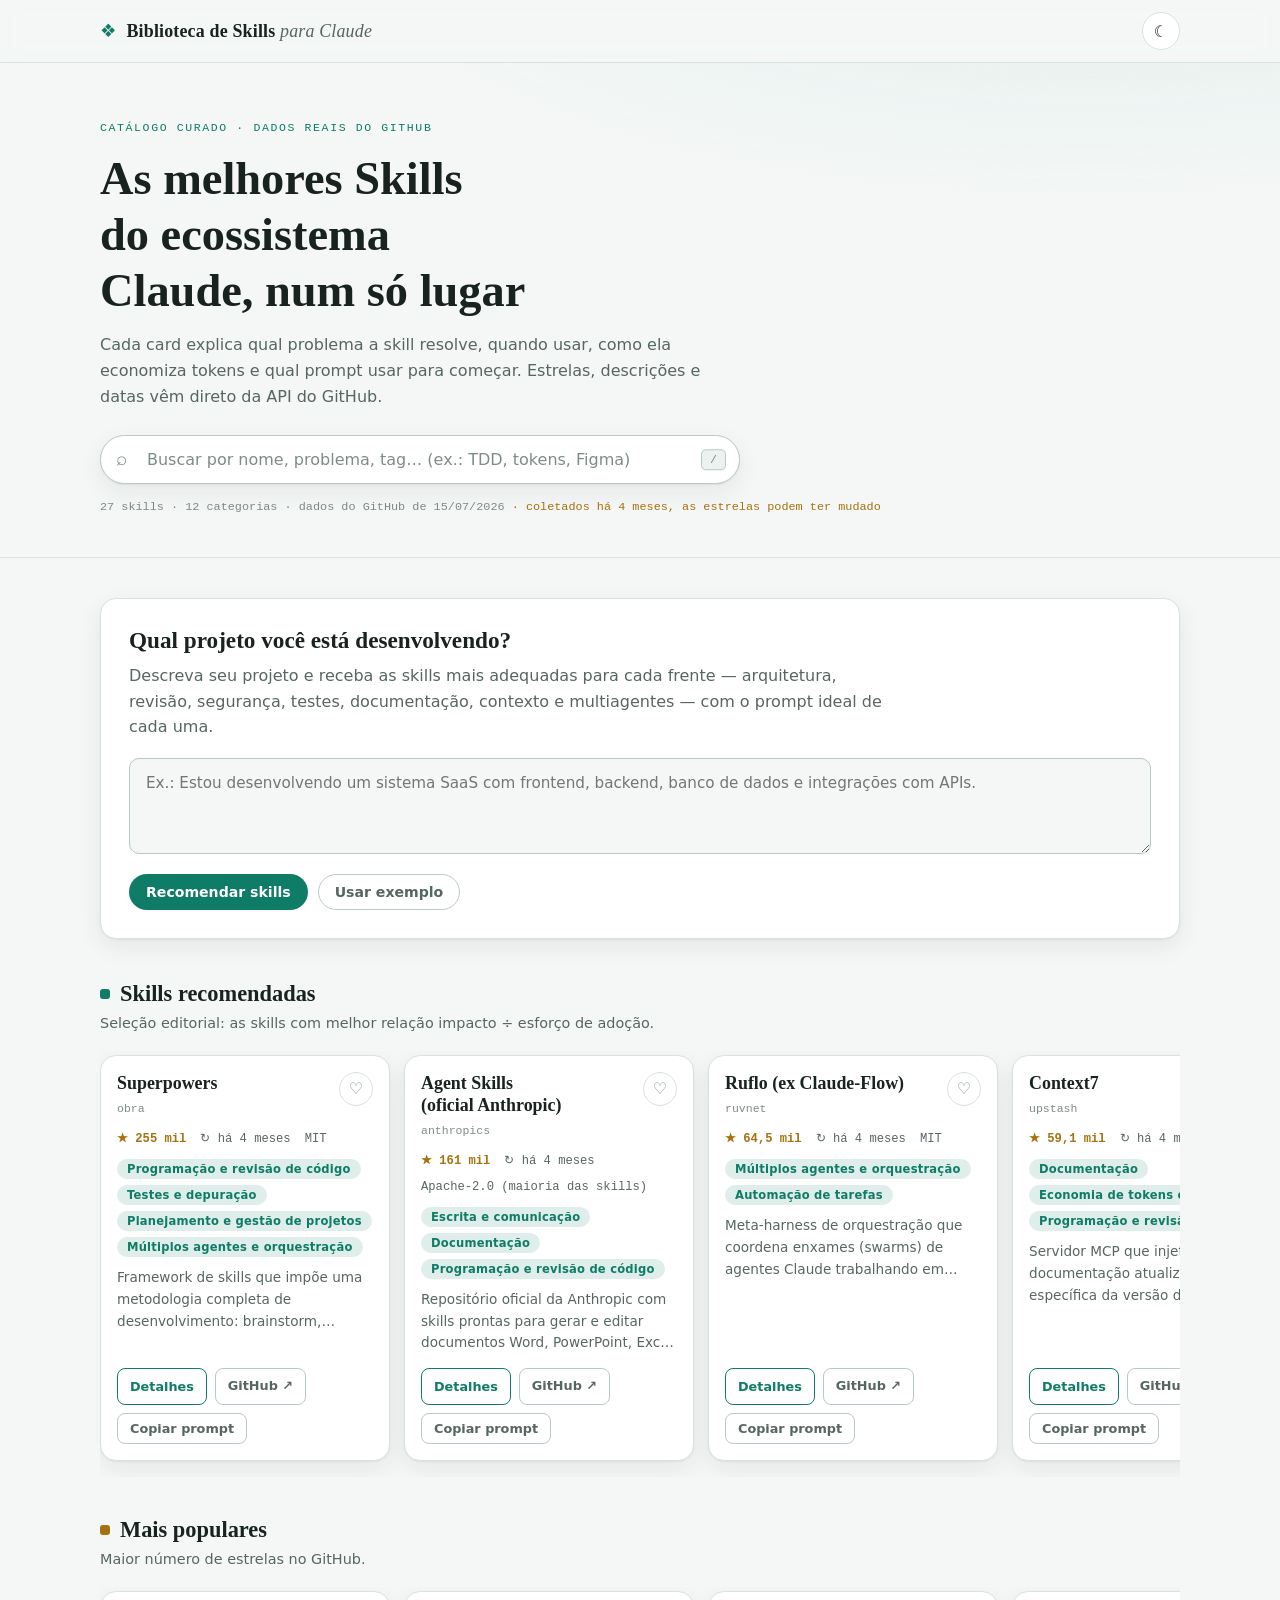
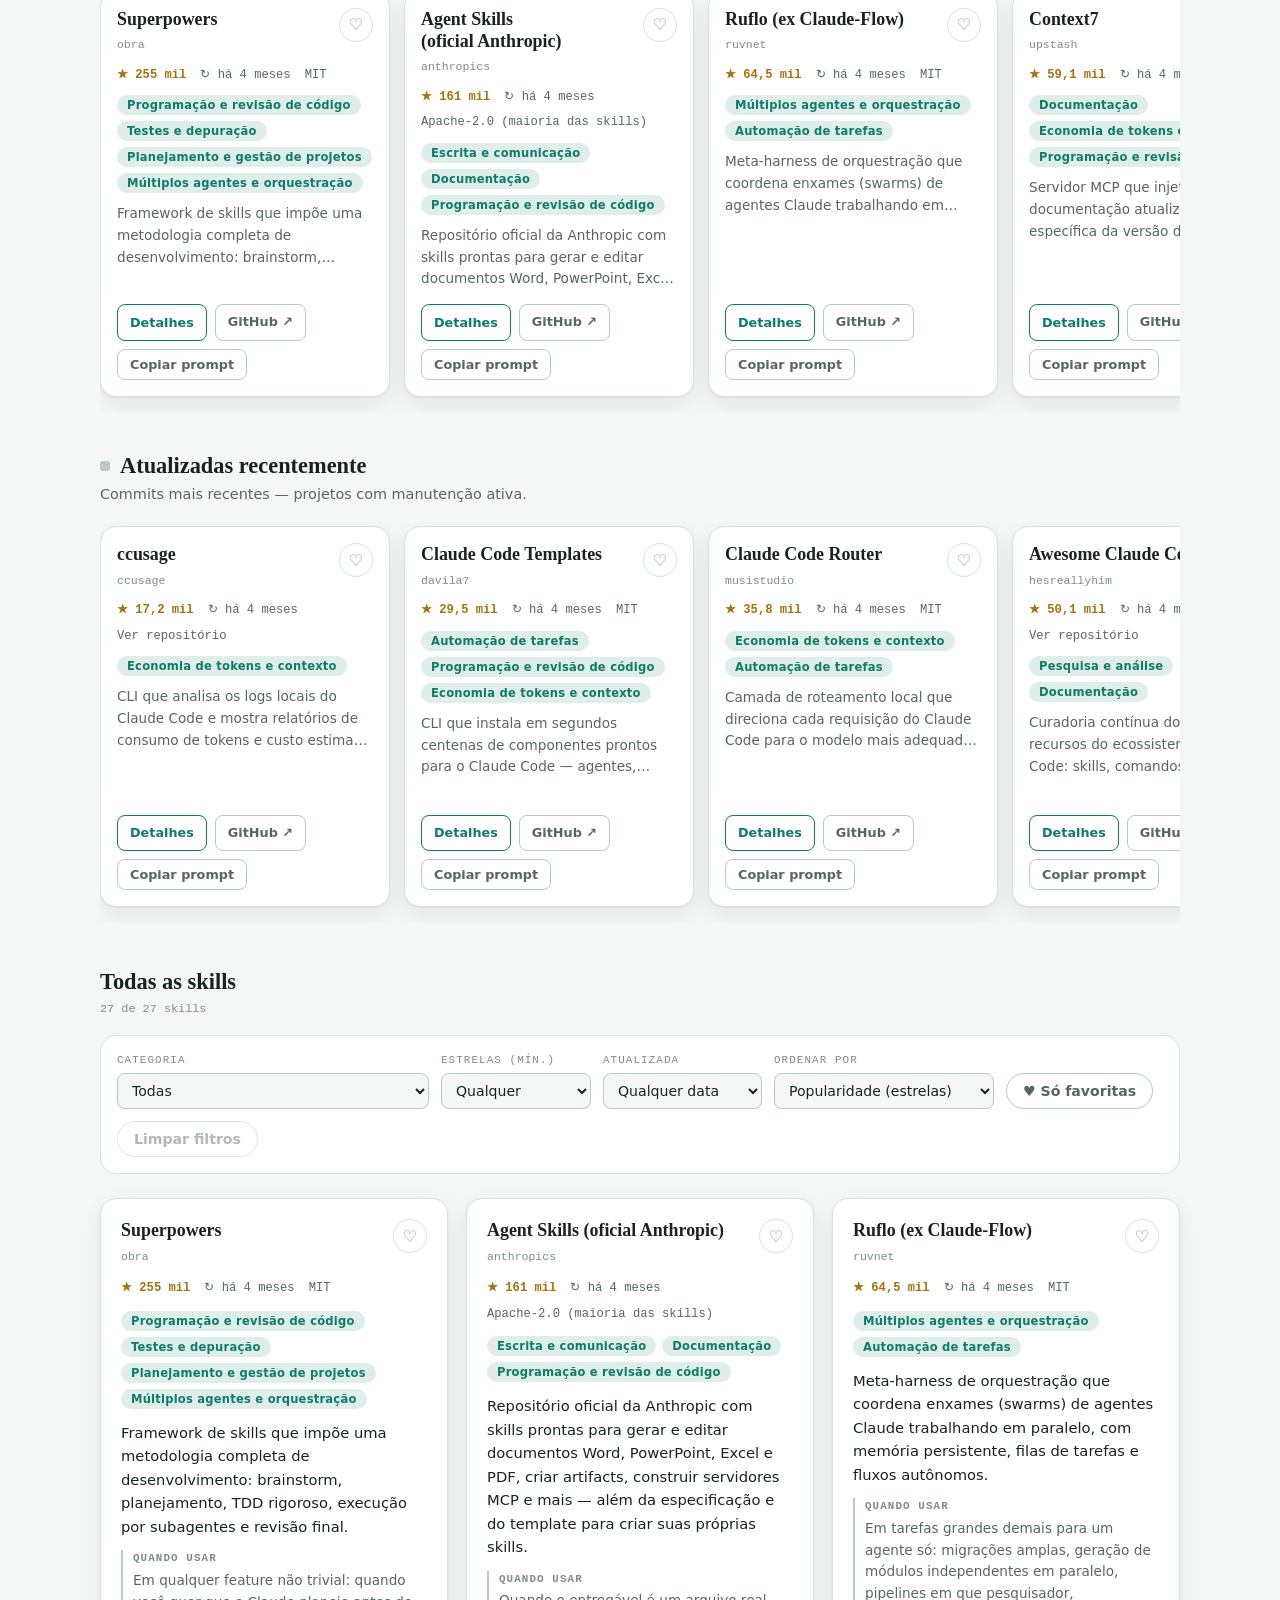
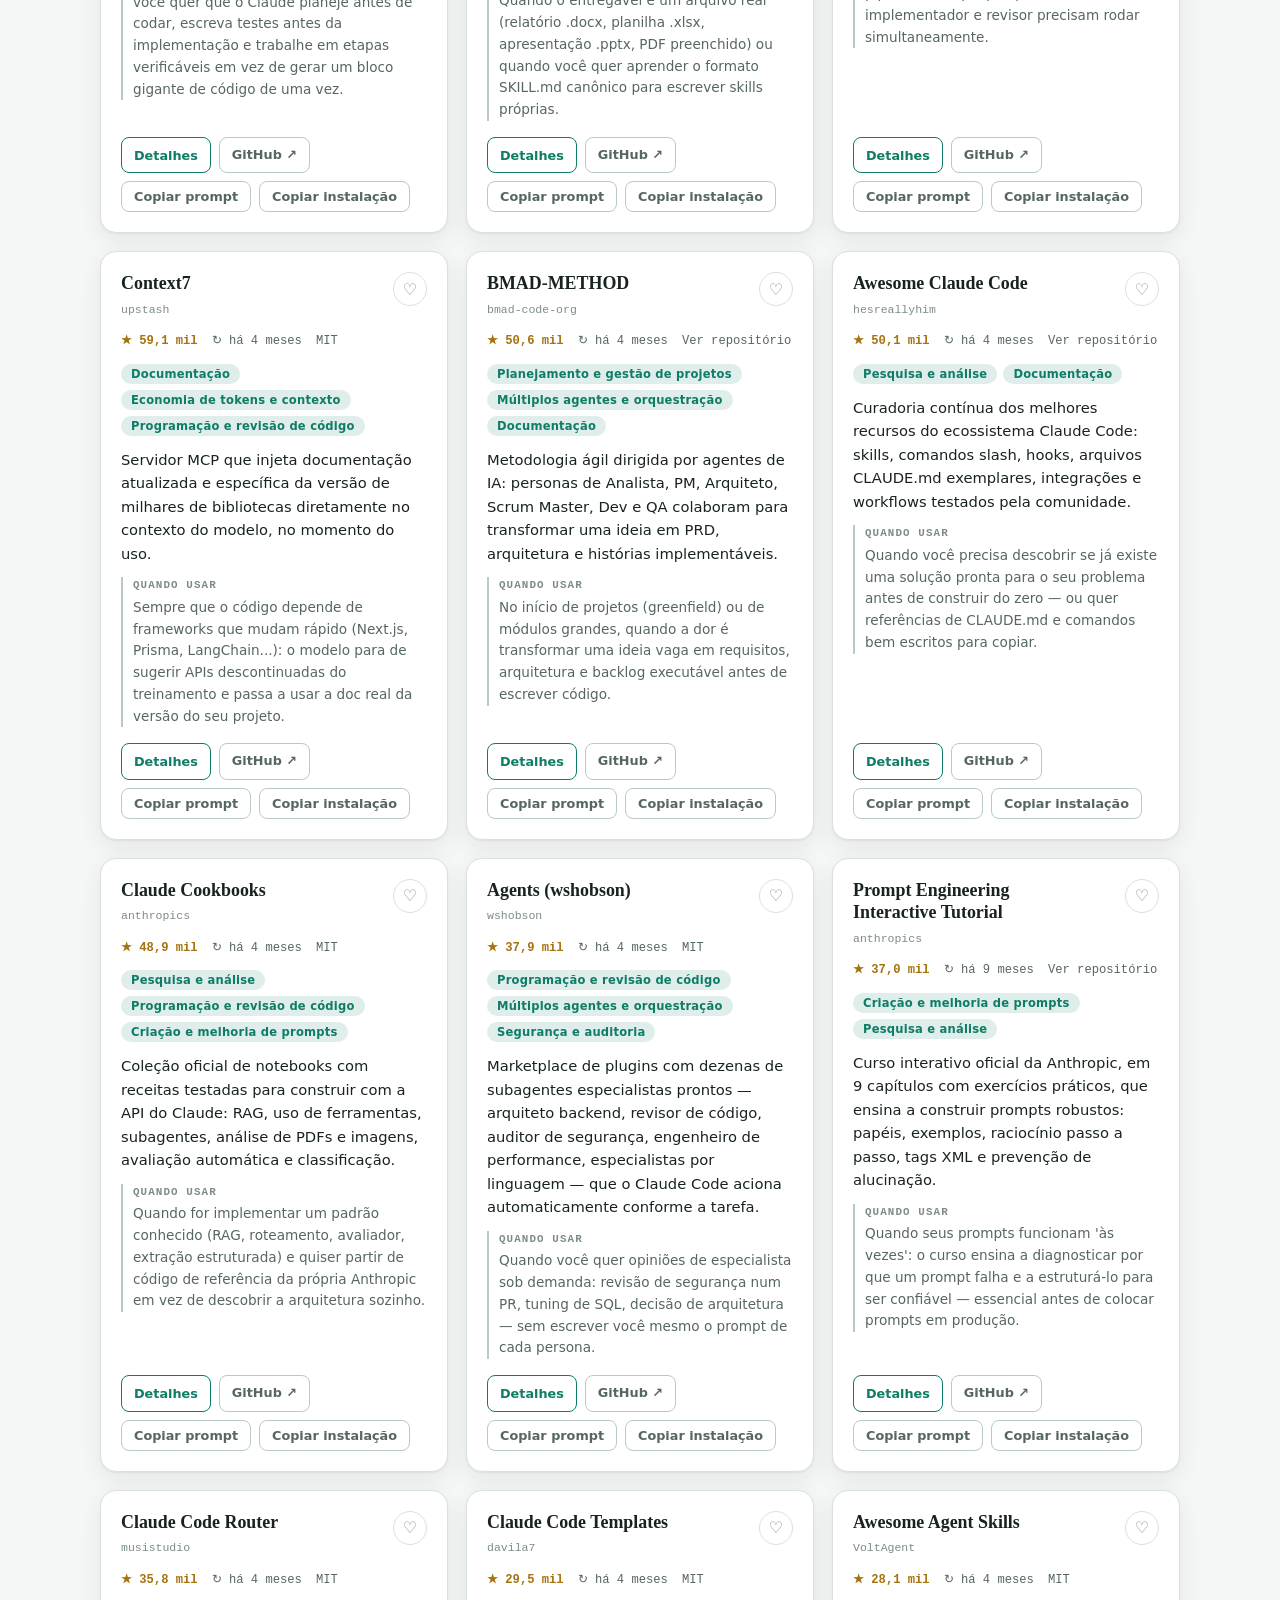
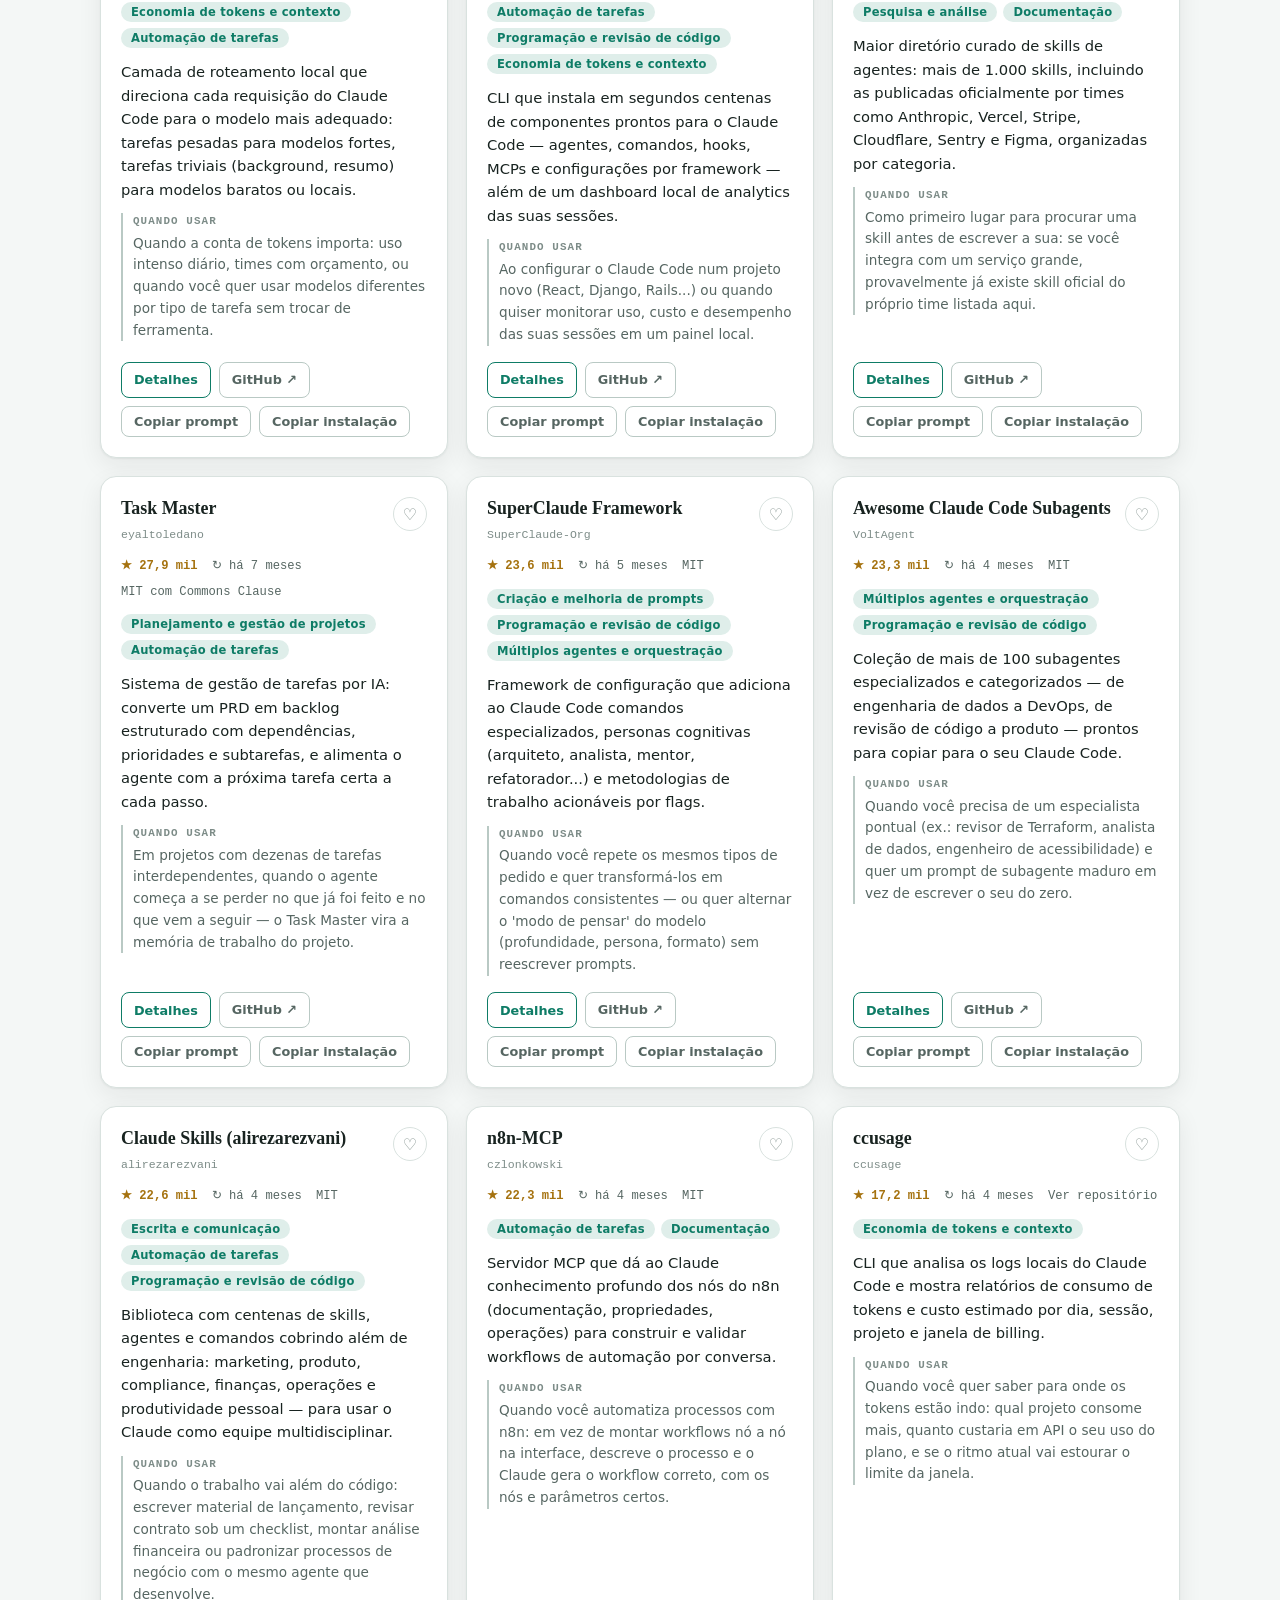
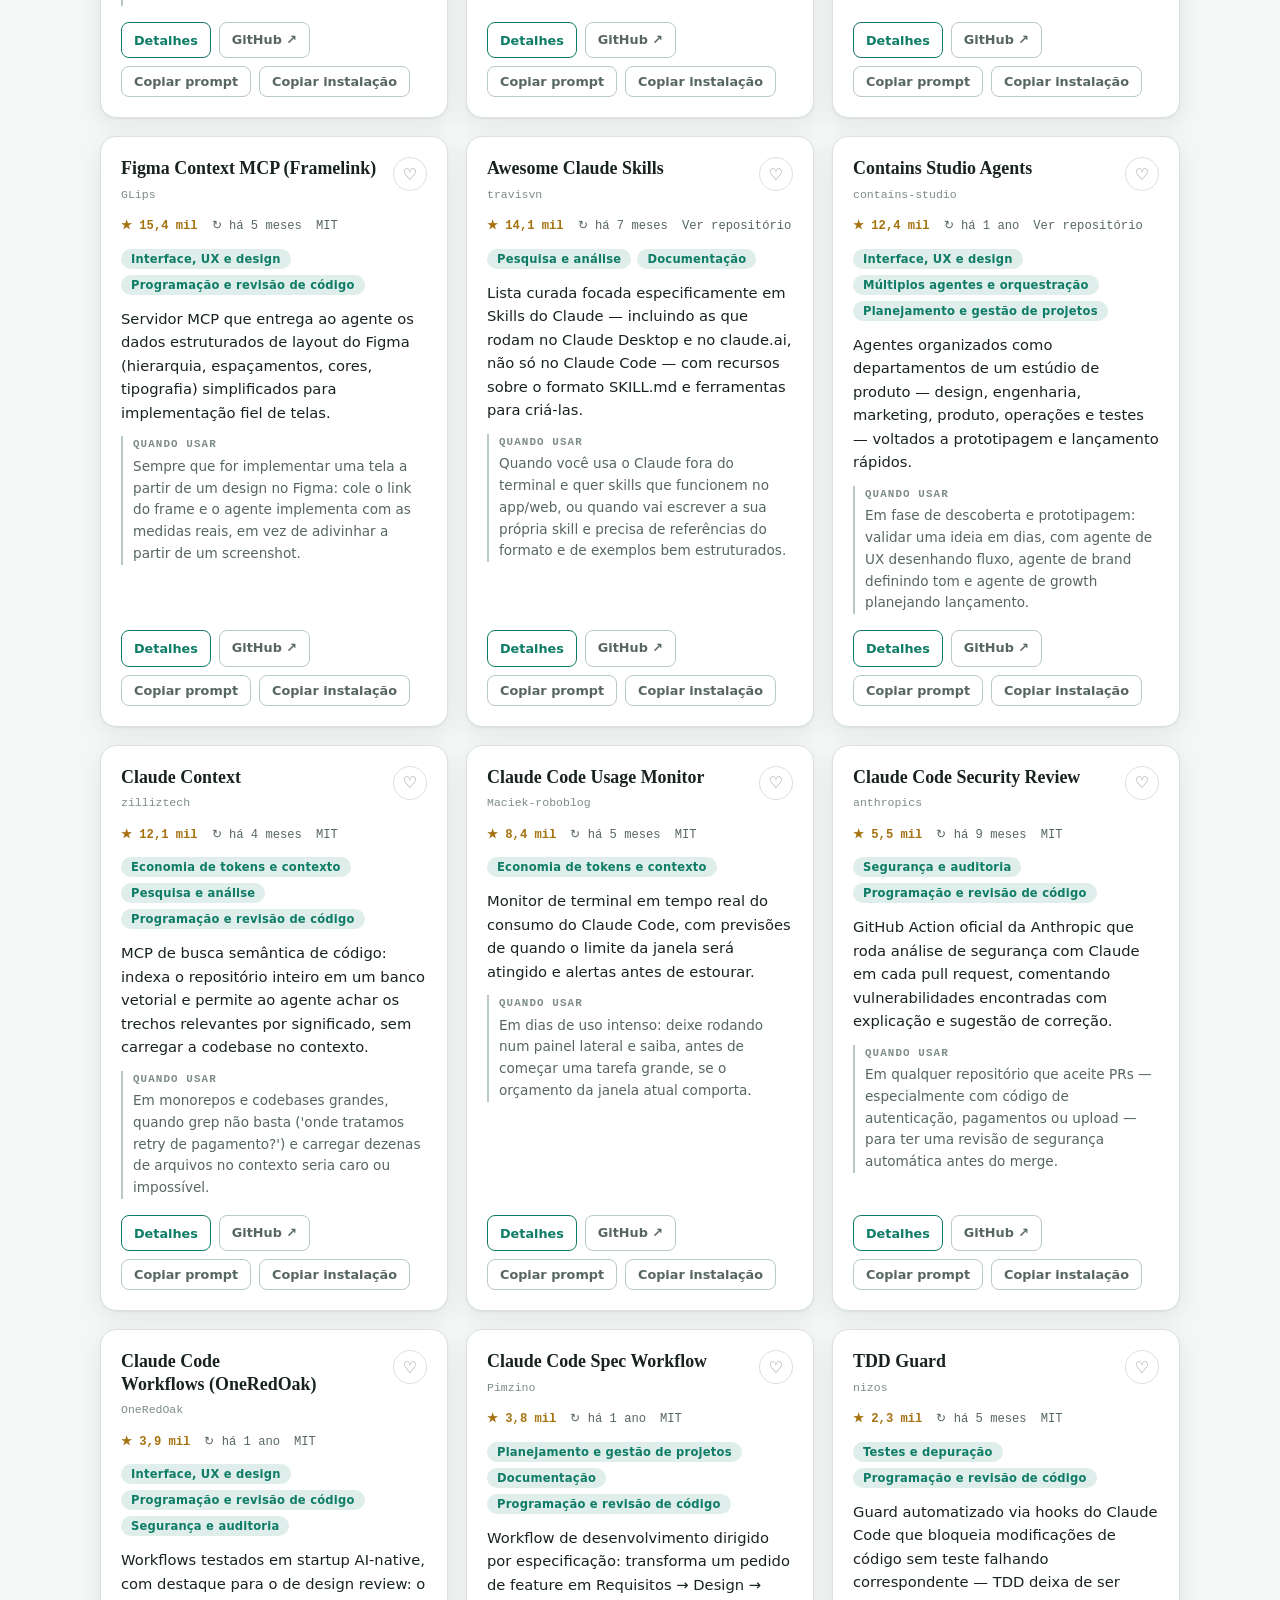
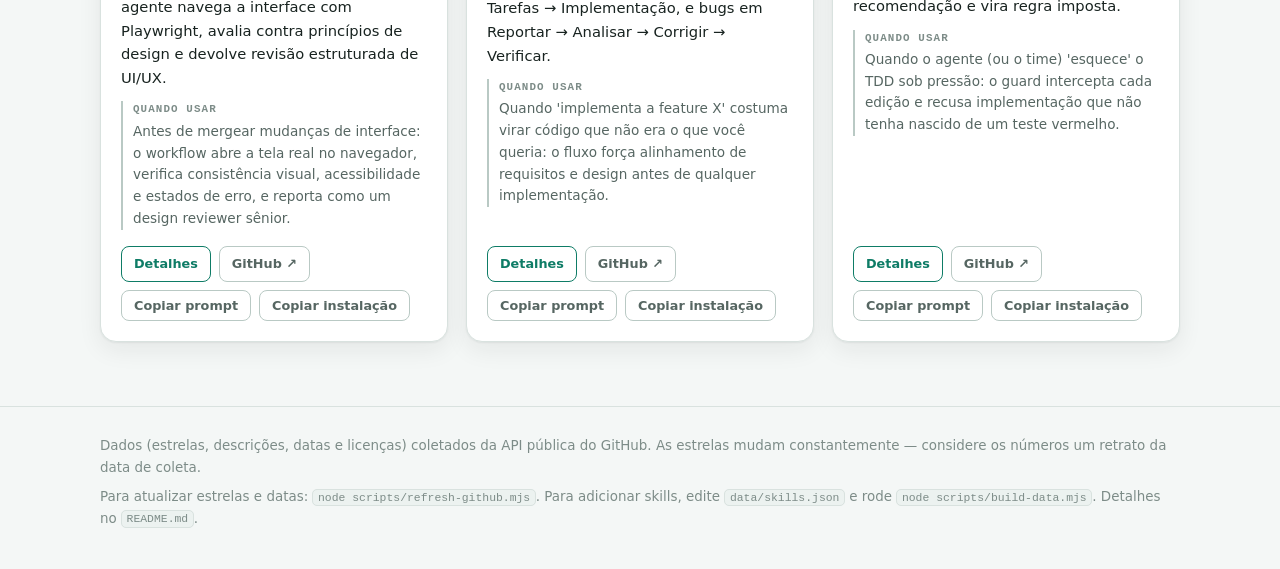
==== index.html @ b60392cf "Prepara a página para publicação no GitHub Pages - .nojekyll na raiz: o site é HTML/CSS/JS puro e nã" ====
<!DOCTYPE html>
<html lang="pt-BR">
<head>
  <meta charset="UTF-8">
  <meta name="viewport" content="width=device-width, initial-scale=1.0">
  <meta name="description" content="Biblioteca curada das melhores Skills para Claude: dados reais do GitHub, filtros, favoritos e recomendação por tipo de projeto.">

  <!-- cor da barra do navegador, acompanhando o tema da página -->
  <meta name="theme-color" content="#f4f7f6" media="(prefers-color-scheme: light)">
  <meta name="theme-color" content="#0e1513" media="(prefers-color-scheme: dark)">

  <!-- prévia ao compartilhar o link -->
  <meta property="og:type" content="website">
  <meta property="og:title" content="Biblioteca de Skills para Claude">
  <meta property="og:description" content="27 Skills curadas do ecossistema Claude, com dados do GitHub, busca, filtros e recomendação por tipo de projeto.">
  <meta property="og:locale" content="pt_BR">
  <meta name="twitter:card" content="summary">
  <title>Biblioteca de Skills para Claude</title>
  <link rel="icon" href="data:image/svg+xml,%3Csvg xmlns='http://www.w3.org/2000/svg' viewBox='0 0 32 32'%3E%3Crect width='32' height='32' rx='7' fill='%230e7c66'/%3E%3Cpath d='M16 6l4.2 5.8L26 16l-5.8 4.2L16 26l-4.2-5.8L6 16l5.8-4.2z' fill='%23fff'/%3E%3C/svg%3E">
  <link rel="stylesheet" href="css/styles.css">
  <script>
    // Aplica o tema salvo antes do primeiro paint para evitar flash
    (function () {
      try {
        var t = localStorage.getItem('skills-lib-tema');
        if (t === 'dark' || t === 'light') document.documentElement.dataset.theme = t;
      } catch (e) { /* armazenamento indisponível (ex.: iframe sandbox) */ }
    })();
  </script>
</head>
<body>

  <header class="topo">
    <div class="container topo-inner">
      <a class="marca" href="#" id="link-topo">
        <span class="marca-simbolo" aria-hidden="true">❖</span>
        <span class="marca-texto">Biblioteca de Skills <em>para Claude</em></span>
      </a>
      <button id="btn-tema" class="btn-tema" type="button" aria-label="Alternar tema claro/escuro">
        <span class="tema-icone-claro" aria-hidden="true">☀</span>
        <span class="tema-icone-escuro" aria-hidden="true">☾</span>
      </button>
    </div>
  </header>

  <main>
    <!-- Busca -->
    <section class="hero">
      <div class="container">
        <p class="eyebrow">Catálogo curado · dados reais do GitHub</p>
        <h1>As melhores Skills do ecossistema Claude, num só lugar</h1>
        <p class="hero-sub">
          Cada card explica qual problema a skill resolve, quando usar, como ela economiza tokens
          e qual prompt usar para começar. Estrelas, descrições e datas vêm direto da API do GitHub.
        </p>
        <div class="busca-wrap">
          <span class="busca-icone" aria-hidden="true">⌕</span>
          <input id="campo-busca" type="search" placeholder="Buscar por nome, problema, tag… (ex.: TDD, tokens, Figma)" aria-label="Buscar skills">
          <kbd class="atalho-busca" aria-hidden="true">/</kbd>
        </div>
        <p id="meta-dados" class="meta-dados"></p>
      </div>
    </section>

    <!-- Recomendador por tipo de projeto -->
    <section class="recomendador" id="recomendador">
      <div class="container">
        <div class="painel">
          <div class="painel-cab">
            <h2>Qual projeto você está desenvolvendo?</h2>
            <p>Descreva seu projeto e receba as skills mais adequadas para cada frente — arquitetura, revisão, segurança, testes, documentação, contexto e multiagentes — com o prompt ideal de cada uma.</p>
          </div>
          <div class="painel-form">
            <textarea id="campo-projeto" rows="3"
              placeholder="Ex.: Estou desenvolvendo um sistema SaaS com frontend, backend, banco de dados e integrações com APIs."></textarea>
            <div class="painel-acoes">
              <button id="btn-recomendar" class="btn btn-primario" type="button">Recomendar skills</button>
              <button id="btn-exemplo" class="btn btn-fantasma" type="button">Usar exemplo</button>
            </div>
          </div>
          <div id="resultado-recomendacao" class="recomendacao-resultado" hidden></div>
        </div>
      </div>
    </section>

    <!-- Destaques -->
    <section class="faixa" id="faixa-recomendadas">
      <div class="container">
        <div class="faixa-cab">
          <h2><span class="faixa-marcador rec" aria-hidden="true"></span>Skills recomendadas</h2>
          <p>Seleção editorial: as skills com melhor relação impacto ÷ esforço de adoção.</p>
        </div>
        <div class="trilho" id="trilho-recomendadas"></div>
      </div>
    </section>

    <section class="faixa" id="faixa-populares">
      <div class="container">
        <div class="faixa-cab">
          <h2><span class="faixa-marcador pop" aria-hidden="true"></span>Mais populares</h2>
          <p>Maior número de estrelas no GitHub.</p>
        </div>
        <div class="trilho" id="trilho-populares"></div>
      </div>
    </section>

    <section class="faixa" id="faixa-recentes">
      <div class="container">
        <div class="faixa-cab">
          <h2><span class="faixa-marcador rct" aria-hidden="true"></span>Atualizadas recentemente</h2>
          <p>Commits mais recentes — projetos com manutenção ativa.</p>
        </div>
        <div class="trilho" id="trilho-recentes"></div>
      </div>
    </section>

    <!-- Catálogo completo -->
    <section class="catalogo" id="catalogo">
      <div class="container">
        <div class="faixa-cab">
          <h2>Todas as skills</h2>
          <p id="contagem-resultados" aria-live="polite"></p>
        </div>

        <div class="filtros" role="group" aria-label="Filtros do catálogo">
          <label class="filtro">
            <span>Categoria</span>
            <select id="filtro-categoria">
              <option value="">Todas</option>
            </select>
          </label>
          <label class="filtro">
            <span>Estrelas (mín.)</span>
            <select id="filtro-estrelas">
              <option value="0">Qualquer</option>
              <option value="5000">5 mil+</option>
              <option value="20000">20 mil+</option>
              <option value="50000">50 mil+</option>
              <option value="100000">100 mil+</option>
            </select>
          </label>
          <label class="filtro">
            <span>Atualizada</span>
            <select id="filtro-atualizacao">
              <option value="">Qualquer data</option>
              <option value="30">Últimos 30 dias</option>
              <option value="90">Últimos 3 meses</option>
              <option value="365">Último ano</option>
            </select>
          </label>
          <label class="filtro">
            <span>Ordenar por</span>
            <select id="filtro-ordem">
              <option value="popularidade">Popularidade (estrelas)</option>
              <option value="relevancia">Relevância da busca</option>
              <option value="recentes">Atualização mais recente</option>
              <option value="nome">Nome (A–Z)</option>
            </select>
          </label>
          <button id="filtro-favoritas" class="btn btn-chip" type="button" aria-pressed="false">♥ Só favoritas</button>
          <button id="btn-limpar" class="btn btn-fantasma" type="button">Limpar filtros</button>
        </div>

        <div id="grade-skills" class="grade"></div>
        <p id="vazio" class="vazio" hidden>Nenhuma skill corresponde aos filtros. Ajuste a busca ou limpe os filtros.</p>
      </div>
    </section>
  </main>

  <footer class="rodape">
    <div class="container">
      <p>
        Dados (estrelas, descrições, datas e licenças) coletados da API pública do GitHub.
        As estrelas mudam constantemente — considere os números um retrato da data de coleta.
      </p>
      <p>
        Para atualizar estrelas e datas: <code>node scripts/refresh-github.mjs</code>. Para adicionar skills, edite <code>data/skills.json</code> e rode <code>node scripts/build-data.mjs</code>. Detalhes no <code>README.md</code>.
      </p>
    </div>
  </footer>

  <!-- Modal de detalhes -->
  <div id="modal" class="modal" hidden>
    <div class="modal-fundo" data-fechar></div>
    <div class="modal-caixa" role="dialog" aria-modal="true" aria-labelledby="modal-titulo">
      <button class="modal-fechar" type="button" data-fechar aria-label="Fechar detalhes">✕</button>
      <div id="modal-conteudo"></div>
    </div>
  </div>

  <div id="toast" class="toast" role="status" aria-live="polite"></div>

  <script src="data/skills.js"></script>
  <script src="js/app.js"></script>
</body>
</html>
---- css/styles.css ----
/* ============================================================
   Biblioteca de Skills para Claude — folha de estilos
   Temas por tokens: :root define o claro; o escuro redefine só
   os tokens via media query e via [data-theme] (toggle manual).
   ============================================================ */

:root {
  /* cor — tema claro (papel frio com viés verde-petróleo) */
  --fundo: #f4f7f6;
  --superficie: #ffffff;
  --superficie-2: #ecf2f0;
  --tinta: #182320;
  --tinta-2: #566662;
  --tinta-3: #7d8c88;
  --borda: #d9e2df;
  --borda-forte: #b9c9c4;
  --acento: #0e7c66;
  --acento-hover: #0a5d4d;
  --acento-suave: #dfeeea;
  --sobre-acento: #ffffff;
  --ambar: #a5720f;
  --sombra: 0 1px 2px rgba(22, 33, 30, 0.06), 0 8px 24px rgba(22, 33, 30, 0.07);
  --sombra-modal: 0 24px 64px rgba(10, 20, 17, 0.28);

  /* tipografia */
  --serif: "Iowan Old Style", "Palatino Linotype", Palatino, "Book Antiqua", Georgia, serif;
  --sans: system-ui, -apple-system, "Segoe UI", Roboto, "Helvetica Neue", Arial, sans-serif;
  --mono: ui-monospace, "Cascadia Code", "JetBrains Mono", Menlo, Consolas, "Liberation Mono", monospace;

  /* forma */
  --raio: 10px;
  --raio-g: 16px;

  color-scheme: light;
}

@media (prefers-color-scheme: dark) {
  :root {
    --fundo: #0e1513;
    --superficie: #16201d;
    --superficie-2: #1c2926;
    --tinta: #e4ece9;
    --tinta-2: #9cada8;
    --tinta-3: #6e807b;
    --borda: #26352f;
    --borda-forte: #3a4d47;
    --acento: #3fc9a5;
    --acento-hover: #6adbbd;
    --acento-suave: #14332c;
    --sobre-acento: #0b1512;
    --ambar: #e0aa45;
    --sombra: 0 1px 2px rgba(0, 0, 0, 0.35), 0 8px 24px rgba(0, 0, 0, 0.35);
    --sombra-modal: 0 24px 64px rgba(0, 0, 0, 0.6);
    color-scheme: dark;
  }
}

/* O toggle manual vence a preferência do sistema, nas duas direções */
:root[data-theme="light"] {
  --fundo: #f4f7f6;
  --superficie: #ffffff;
  --superficie-2: #ecf2f0;
  --tinta: #182320;
  --tinta-2: #566662;
  --tinta-3: #7d8c88;
  --borda: #d9e2df;
  --borda-forte: #b9c9c4;
  --acento: #0e7c66;
  --acento-hover: #0a5d4d;
  --acento-suave: #dfeeea;
  --sobre-acento: #ffffff;
  --ambar: #a5720f;
  --sombra: 0 1px 2px rgba(22, 33, 30, 0.06), 0 8px 24px rgba(22, 33, 30, 0.07);
  --sombra-modal: 0 24px 64px rgba(10, 20, 17, 0.28);
  color-scheme: light;
}

:root[data-theme="dark"] {
  --fundo: #0e1513;
  --superficie: #16201d;
  --superficie-2: #1c2926;
  --tinta: #e4ece9;
  --tinta-2: #9cada8;
  --tinta-3: #6e807b;
  --borda: #26352f;
  --borda-forte: #3a4d47;
  --acento: #3fc9a5;
  --acento-hover: #6adbbd;
  --acento-suave: #14332c;
  --sobre-acento: #0b1512;
  --ambar: #e0aa45;
  --sombra: 0 1px 2px rgba(0, 0, 0, 0.35), 0 8px 24px rgba(0, 0, 0, 0.35);
  --sombra-modal: 0 24px 64px rgba(0, 0, 0, 0.6);
  color-scheme: dark;
}

/* ---------- base ---------- */

* { box-sizing: border-box; }

html { scroll-behavior: smooth; }

body {
  margin: 0;
  font-family: var(--sans);
  font-size: 16px;
  line-height: 1.6;
  color: var(--tinta);
  background: var(--fundo);
  -webkit-font-smoothing: antialiased;
}

h1, h2, h3 {
  font-family: var(--serif);
  font-weight: 600;
  line-height: 1.2;
  text-wrap: balance;
  margin: 0;
}

p { margin: 0; }

code {
  font-family: var(--mono);
  font-size: 0.85em;
  background: var(--superficie-2);
  border: 1px solid var(--borda);
  border-radius: 5px;
  padding: 0.1em 0.4em;
}

button { font-family: inherit; }

:focus-visible {
  outline: 2px solid var(--acento);
  outline-offset: 2px;
}

@media (prefers-reduced-motion: reduce) {
  *, *::before, *::after {
    animation-duration: 0.01ms !important;
    transition-duration: 0.01ms !important;
  }
  html { scroll-behavior: auto; }
}

.container {
  max-width: 1120px;
  margin: 0 auto;
  padding: 0 20px;
}

/* ---------- topo ---------- */

.topo {
  position: sticky;
  top: 0;
  z-index: 40;
  background: color-mix(in srgb, var(--fundo) 88%, transparent);
  backdrop-filter: blur(10px);
  border-bottom: 1px solid var(--borda);
}

.topo-inner {
  display: flex;
  align-items: center;
  justify-content: space-between;
  gap: 16px;
  padding-top: 12px;
  padding-bottom: 12px;
}

.marca {
  display: flex;
  align-items: baseline;
  gap: 10px;
  text-decoration: none;
  color: var(--tinta);
}

.marca-simbolo { color: var(--acento); font-size: 1.15rem; }

.marca-texto {
  font-family: var(--serif);
  font-size: 1.12rem;
  font-weight: 600;
  letter-spacing: 0.01em;
}

.marca-texto em {
  font-style: italic;
  color: var(--tinta-2);
  font-weight: 400;
}

.btn-tema {
  display: inline-flex;
  align-items: center;
  justify-content: center;
  width: 38px;
  height: 38px;
  border-radius: 50%;
  border: 1px solid var(--borda);
  background: var(--superficie);
  color: var(--tinta);
  font-size: 1rem;
  cursor: pointer;
  transition: border-color 0.15s ease, transform 0.15s ease;
}

.btn-tema:hover { border-color: var(--acento); transform: rotate(12deg); }

/* mostra só o ícone do tema oposto ao ativo */
.tema-icone-escuro { display: inline; }
.tema-icone-claro { display: none; }

:root[data-theme="dark"] .tema-icone-escuro { display: none; }
:root[data-theme="dark"] .tema-icone-claro { display: inline; }

@media (prefers-color-scheme: dark) {
  :root:not([data-theme="light"]) .tema-icone-escuro { display: none; }
  :root:not([data-theme="light"]) .tema-icone-claro { display: inline; }
}

/* ---------- hero ---------- */

.hero {
  padding: 56px 0 40px;
  border-bottom: 1px solid var(--borda);
  background:
    radial-gradient(1100px 420px at 85% -160px, var(--acento-suave), transparent 70%),
    var(--fundo);
}

.eyebrow {
  font-family: var(--mono);
  font-size: 0.72rem;
  text-transform: uppercase;
  letter-spacing: 0.14em;
  color: var(--acento);
  margin-bottom: 14px;
}

.hero h1 {
  font-size: clamp(1.8rem, 4.4vw, 2.9rem);
  max-width: 21ch;
}

.hero-sub {
  margin-top: 14px;
  max-width: 62ch;
  color: var(--tinta-2);
}

.busca-wrap {
  position: relative;
  margin-top: 26px;
  max-width: 640px;
}

.busca-icone {
  position: absolute;
  left: 16px;
  top: 50%;
  transform: translateY(-52%);
  font-size: 1.2rem;
  color: var(--tinta-3);
  pointer-events: none;
}

#campo-busca {
  width: 100%;
  padding: 14px 52px 14px 46px;
  font-size: 1rem;
  font-family: inherit;
  color: var(--tinta);
  background: var(--superficie);
  border: 1px solid var(--borda-forte);
  border-radius: 999px;
  box-shadow: var(--sombra);
}

#campo-busca::placeholder { color: var(--tinta-3); }

.meta-dados {
  margin-top: 14px;
  font-family: var(--mono);
  font-size: 0.74rem;
  color: var(--tinta-3);
}

/* ---------- recomendador ---------- */

.recomendador { padding: 40px 0 8px; }

.painel {
  background: var(--superficie);
  border: 1px solid var(--borda);
  border-radius: var(--raio-g);
  box-shadow: var(--sombra);
  padding: 28px;
}

.painel-cab h2 { font-size: 1.45rem; }

.painel-cab p {
  margin-top: 8px;
  color: var(--tinta-2);
  max-width: 75ch;
}

.painel-form { margin-top: 18px; }

#campo-projeto {
  width: 100%;
  resize: vertical;
  min-height: 74px;
  padding: 13px 16px;
  font-family: inherit;
  font-size: 0.95rem;
  line-height: 1.5;
  color: var(--tinta);
  background: var(--fundo);
  border: 1px solid var(--borda-forte);
  border-radius: var(--raio);
}

.painel-acoes {
  display: flex;
  flex-wrap: wrap;
  gap: 10px;
  margin-top: 12px;
}

/* ---------- botões ---------- */

.btn {
  display: inline-flex;
  align-items: center;
  gap: 7px;
  padding: 9px 16px;
  font-size: 0.88rem;
  font-weight: 600;
  border-radius: 999px;
  border: 1px solid transparent;
  cursor: pointer;
  transition: background 0.15s ease, border-color 0.15s ease, color 0.15s ease;
}

.btn-primario {
  background: var(--acento);
  color: var(--sobre-acento);
}

.btn-primario:hover { background: var(--acento-hover); }

.btn-fantasma {
  background: transparent;
  color: var(--tinta-2);
  border-color: var(--borda-forte);
}

.btn-fantasma:hover { color: var(--tinta); border-color: var(--tinta-3); }

.btn-chip {
  background: var(--superficie);
  color: var(--tinta-2);
  border-color: var(--borda-forte);
}

.btn-chip[aria-pressed="true"] {
  background: var(--acento-suave);
  border-color: var(--acento);
  color: var(--acento);
}

/* ---------- resultado da recomendação ---------- */

.recomendacao-resultado { margin-top: 22px; }

.rec-intro {
  padding: 12px 16px;
  border-left: 3px solid var(--acento);
  background: var(--acento-suave);
  border-radius: 0 var(--raio) var(--raio) 0;
  color: var(--tinta);
  font-size: 0.94rem;
}

.rec-grupo { margin-top: 22px; }

.rec-grupo h3 {
  font-size: 1.05rem;
  display: flex;
  align-items: center;
  gap: 8px;
}

.rec-grupo h3 .rec-icone { color: var(--acento); font-family: var(--mono); }

.rec-motivo {
  color: var(--tinta-2);
  font-size: 0.87rem;
  margin-top: 2px;
}

.rec-lista {
  list-style: none;
  margin: 12px 0 0;
  padding: 0;
  display: grid;
  gap: 10px;
}

.rec-item {
  display: flex;
  flex-wrap: wrap;
  align-items: center;
  gap: 8px 12px;
  padding: 12px 14px;
  background: var(--fundo);
  border: 1px solid var(--borda);
  border-radius: var(--raio);
}

.rec-item-nome {
  font-weight: 600;
  font-size: 0.94rem;
}

.rec-item-desc {
  flex: 1 1 100%;
  font-size: 0.86rem;
  color: var(--tinta-2);
}

.rec-item-acoes { display: flex; gap: 8px; margin-left: auto; }

/* ---------- faixas de destaque ---------- */

.faixa { padding: 34px 0 6px; }

.faixa-cab { margin-bottom: 16px; }

.faixa-cab h2 {
  font-size: 1.4rem;
  display: flex;
  align-items: center;
  gap: 10px;
}

.faixa-cab p {
  margin-top: 4px;
  color: var(--tinta-2);
  font-size: 0.9rem;
}

.faixa-marcador {
  width: 10px;
  height: 10px;
  border-radius: 3px;
  flex: none;
}

.faixa-marcador.rec { background: var(--acento); }
.faixa-marcador.pop { background: var(--ambar); }
.faixa-marcador.rct { background: var(--borda-forte); }

.trilho {
  display: grid;
  grid-auto-flow: column;
  grid-auto-columns: 290px;
  gap: 14px;
  overflow-x: auto;
  padding: 4px 4px 16px;
  scroll-snap-type: x proximity;
}

.trilho > * { scroll-snap-align: start; }

/* ---------- cards ---------- */

.card {
  display: flex;
  flex-direction: column;
  gap: 12px;
  background: var(--superficie);
  border: 1px solid var(--borda);
  border-radius: var(--raio-g);
  padding: 20px;
  box-shadow: var(--sombra);
  transition: border-color 0.15s ease, transform 0.15s ease;
}

.card:hover { border-color: var(--borda-forte); transform: translateY(-2px); }

.card-cab {
  display: flex;
  align-items: flex-start;
  justify-content: space-between;
  gap: 10px;
}

.card-titulo h3 {
  font-size: 1.12rem;
  line-height: 1.25;
}

.card-titulo .autor {
  font-family: var(--mono);
  font-size: 0.72rem;
  color: var(--tinta-3);
}

.btn-fav {
  flex: none;
  width: 34px;
  height: 34px;
  display: inline-flex;
  align-items: center;
  justify-content: center;
  font-size: 1rem;
  border-radius: 50%;
  border: 1px solid var(--borda);
  background: transparent;
  color: var(--tinta-3);
  cursor: pointer;
  transition: color 0.15s ease, border-color 0.15s ease, transform 0.1s ease;
}

.btn-fav:hover { color: var(--acento); border-color: var(--acento); }

.btn-fav[aria-pressed="true"] {
  color: #c0392b;
  border-color: currentColor;
}

.btn-fav:active { transform: scale(0.88); }

.card-stats {
  display: flex;
  flex-wrap: wrap;
  align-items: center;
  gap: 6px 14px;
  font-family: var(--mono);
  font-size: 0.76rem;
  font-variant-numeric: tabular-nums;
  color: var(--tinta-2);
}

.stat-estrelas { color: var(--ambar); font-weight: 700; }

.card-chips {
  display: flex;
  flex-wrap: wrap;
  gap: 6px;
}

.chip {
  font-size: 0.72rem;
  font-weight: 600;
  letter-spacing: 0.02em;
  padding: 3px 10px;
  border-radius: 999px;
  background: var(--acento-suave);
  color: var(--acento);
  border: none;
  cursor: pointer;
}

.chip:hover { text-decoration: underline; }

.card-desc { font-size: 0.92rem; }

.card-quando {
  font-size: 0.85rem;
  color: var(--tinta-2);
  border-left: 2px solid var(--borda-forte);
  padding-left: 10px;
}

.card-quando strong {
  display: block;
  font-family: var(--mono);
  font-size: 0.68rem;
  font-weight: 600;
  text-transform: uppercase;
  letter-spacing: 0.1em;
  color: var(--tinta-3);
  margin-bottom: 2px;
}

.card-acoes {
  margin-top: auto;
  display: flex;
  flex-wrap: wrap;
  gap: 8px;
  padding-top: 4px;
}

.btn-acao {
  display: inline-flex;
  align-items: center;
  gap: 6px;
  padding: 7px 12px;
  font-size: 0.8rem;
  font-weight: 600;
  border-radius: 8px;
  border: 1px solid var(--borda-forte);
  background: transparent;
  color: var(--tinta-2);
  cursor: pointer;
  text-decoration: none;
  transition: color 0.15s ease, border-color 0.15s ease, background 0.15s ease;
}

.btn-acao:hover { color: var(--acento); border-color: var(--acento); }

.btn-acao.copiado {
  color: var(--sobre-acento);
  background: var(--acento);
  border-color: var(--acento);
}

.btn-acao.principal {
  color: var(--acento);
  border-color: var(--acento);
}

.btn-acao.principal:hover { background: var(--acento-suave); }

/* card compacto dos trilhos */

.card.mini { padding: 16px; gap: 10px; }
.card.mini .card-desc {
  font-size: 0.85rem;
  color: var(--tinta-2);
  display: -webkit-box;
  -webkit-line-clamp: 3;
  -webkit-box-orient: vertical;
  overflow: hidden;
}

/* ---------- catálogo ---------- */

.catalogo { padding: 40px 0 64px; }

.filtros {
  display: flex;
  flex-wrap: wrap;
  align-items: flex-end;
  gap: 12px;
  padding: 16px;
  background: var(--superficie);
  border: 1px solid var(--borda);
  border-radius: var(--raio-g);
  margin-bottom: 24px;
}

.filtro {
  display: flex;
  flex-direction: column;
  gap: 4px;
  font-family: var(--mono);
  font-size: 0.68rem;
  text-transform: uppercase;
  letter-spacing: 0.1em;
  color: var(--tinta-3);
}

.filtro select {
  font-family: var(--sans);
  font-size: 0.88rem;
  color: var(--tinta);
  background: var(--fundo);
  border: 1px solid var(--borda-forte);
  border-radius: 8px;
  padding: 8px 10px;
  min-width: 150px;
}

.grade {
  display: grid;
  grid-template-columns: repeat(auto-fill, minmax(320px, 1fr));
  gap: 18px;
}

.vazio {
  padding: 48px 0;
  text-align: center;
  color: var(--tinta-2);
}

#contagem-resultados {
  font-family: var(--mono);
  font-size: 0.74rem;
  color: var(--tinta-3);
}

/* ---------- modal ---------- */

.modal { position: fixed; inset: 0; z-index: 100; }

.modal-fundo {
  position: absolute;
  inset: 0;
  background: rgba(8, 14, 12, 0.55);
  backdrop-filter: blur(3px);
}

.modal-caixa {
  position: relative;
  max-width: 760px;
  margin: 5vh auto;
  max-height: 90vh;
  overflow-y: auto;
  background: var(--superficie);
  border: 1px solid var(--borda);
  border-radius: var(--raio-g);
  box-shadow: var(--sombra-modal);
  padding: 32px;
}

.modal-fechar {
  position: sticky;
  top: 0;
  float: right;
  width: 34px;
  height: 34px;
  border-radius: 50%;
  border: 1px solid var(--borda);
  background: var(--superficie);
  color: var(--tinta-2);
  font-size: 0.9rem;
  cursor: pointer;
}

.modal-fechar:hover { color: var(--tinta); border-color: var(--borda-forte); }

.modal-cab h2 { font-size: 1.6rem; }

.modal-cab .autor {
  font-family: var(--mono);
  font-size: 0.78rem;
  color: var(--tinta-3);
}

.modal-stats {
  display: flex;
  flex-wrap: wrap;
  gap: 8px 18px;
  margin-top: 10px;
  font-family: var(--mono);
  font-size: 0.78rem;
  font-variant-numeric: tabular-nums;
  color: var(--tinta-2);
}

.modal-secao { margin-top: 22px; }

.modal-secao h3 {
  font-family: var(--mono);
  font-size: 0.7rem;
  font-weight: 600;
  text-transform: uppercase;
  letter-spacing: 0.12em;
  color: var(--acento);
  margin-bottom: 6px;
}

.modal-secao p, .modal-secao li { font-size: 0.93rem; }

.modal-secao ul {
  margin: 0;
  padding-left: 20px;
  display: grid;
  gap: 4px;
}

.melhoria-linha { display: flex; gap: 8px; align-items: baseline; }

.melhoria-chave {
  flex: none;
  font-family: var(--mono);
  font-size: 0.72rem;
  font-weight: 600;
  text-transform: capitalize;
  color: var(--ambar);
  min-width: 105px;
}

.bloco-copia {
  position: relative;
  background: var(--fundo);
  border: 1px solid var(--borda);
  border-radius: var(--raio);
  padding: 14px 16px;
  font-family: var(--mono);
  font-size: 0.82rem;
  line-height: 1.55;
  white-space: pre-wrap;
  word-break: break-word;
}

.bloco-copia + .btn-acao { margin-top: 8px; }

.modal-acoes {
  display: flex;
  flex-wrap: wrap;
  gap: 10px;
  margin-top: 26px;
  padding-top: 18px;
  border-top: 1px solid var(--borda);
}

/* ---------- toast ---------- */

.toast {
  position: fixed;
  left: 50%;
  bottom: 28px;
  transform: translate(-50%, 16px);
  z-index: 200;
  background: var(--tinta);
  color: var(--fundo);
  font-size: 0.88rem;
  font-weight: 600;
  padding: 11px 20px;
  border-radius: 999px;
  box-shadow: var(--sombra-modal);
  opacity: 0;
  pointer-events: none;
  transition: opacity 0.2s ease, transform 0.2s ease;
}

.toast.visivel { opacity: 1; transform: translate(-50%, 0); }

/* ---------- rodapé ---------- */

.rodape {
  border-top: 1px solid var(--borda);
  padding: 28px 0 40px;
  color: var(--tinta-3);
  font-size: 0.84rem;
}

.rodape p + p { margin-top: 8px; }

/* ---------- responsivo ---------- */

@media (max-width: 640px) {
  .hero { padding: 36px 0 30px; }
  .painel { padding: 20px; }
  .modal-caixa { margin: 0; max-height: 100vh; border-radius: 0; padding: 22px; }
  .trilho { grid-auto-columns: 82vw; }
  .filtro select { min-width: 130px; }
  .card-acoes .btn-acao { flex: 1 1 calc(50% - 8px); justify-content: center; }
}

/* ============================================================
   Componentes adicionados na revisão: atalho de busca, plano de
   adoção do recomendador, frentes secundárias e aviso de dados.
   ============================================================ */

/* dica visual do atalho de teclado da busca */
.atalho-busca {
  position: absolute;
  right: 14px;
  top: 50%;
  transform: translateY(-50%);
  font-family: var(--mono);
  font-size: 0.72rem;
  line-height: 1;
  color: var(--tinta-3);
  background: var(--superficie-2);
  border: 1px solid var(--borda-forte);
  border-radius: 5px;
  padding: 4px 8px;
  pointer-events: none;
}

/* aviso de dados possivelmente desatualizados */
.aviso-dados { color: var(--ambar); }

/* plano de adoção: a ordem aqui é informação, não decoração */
.rec-intro p { margin: 0; }

.rec-plano {
  counter-reset: passo;
  list-style: none;
  margin: 18px 0 8px;
  padding: 0;
  display: flex;
  flex-wrap: wrap;
  gap: 8px;
}

.rec-plano li {
  counter-increment: passo;
  position: relative;
  flex: 1 1 165px;
  display: flex;
  flex-direction: column;
  gap: 2px;
  padding: 10px 12px 10px 32px;
  background: var(--fundo);
  border: 1px solid var(--borda);
  border-radius: var(--raio);
}

.rec-plano li::before {
  content: counter(passo);
  position: absolute;
  left: 12px;
  top: 11px;
  font-family: var(--mono);
  font-size: 0.74rem;
  font-weight: 700;
  color: var(--acento);
}

.passo-titulo { font-size: 0.82rem; font-weight: 600; line-height: 1.3; }

.passo-skill {
  font-family: var(--mono);
  font-size: 0.71rem;
  color: var(--tinta-2);
}

.rec-plano-nota {
  font-size: 0.8rem;
  color: var(--tinta-3);
  margin-top: 2px;
}

.rec-acoes-topo {
  display: flex;
  flex-wrap: wrap;
  gap: 10px;
  margin-top: 16px;
}

/* frentes complementares, recolhidas por padrão */
.rec-secundarias {
  margin-top: 26px;
  border-top: 1px solid var(--borda);
  padding-top: 10px;
}

.rec-secundarias > summary {
  cursor: pointer;
  padding: 6px 0;
  font-size: 0.88rem;
  font-weight: 600;
  color: var(--tinta-2);
}

.rec-secundarias > summary:hover { color: var(--acento); }

.modal-chips { margin-top: 10px; }

.btn:disabled {
  opacity: 0.45;
  cursor: default;
}

.btn:disabled:hover {
  color: var(--tinta-2);
  border-color: var(--borda-forte);
}

@media (max-width: 640px) {
  .atalho-busca { display: none; }
  .rec-plano li { flex-basis: 100%; }
}
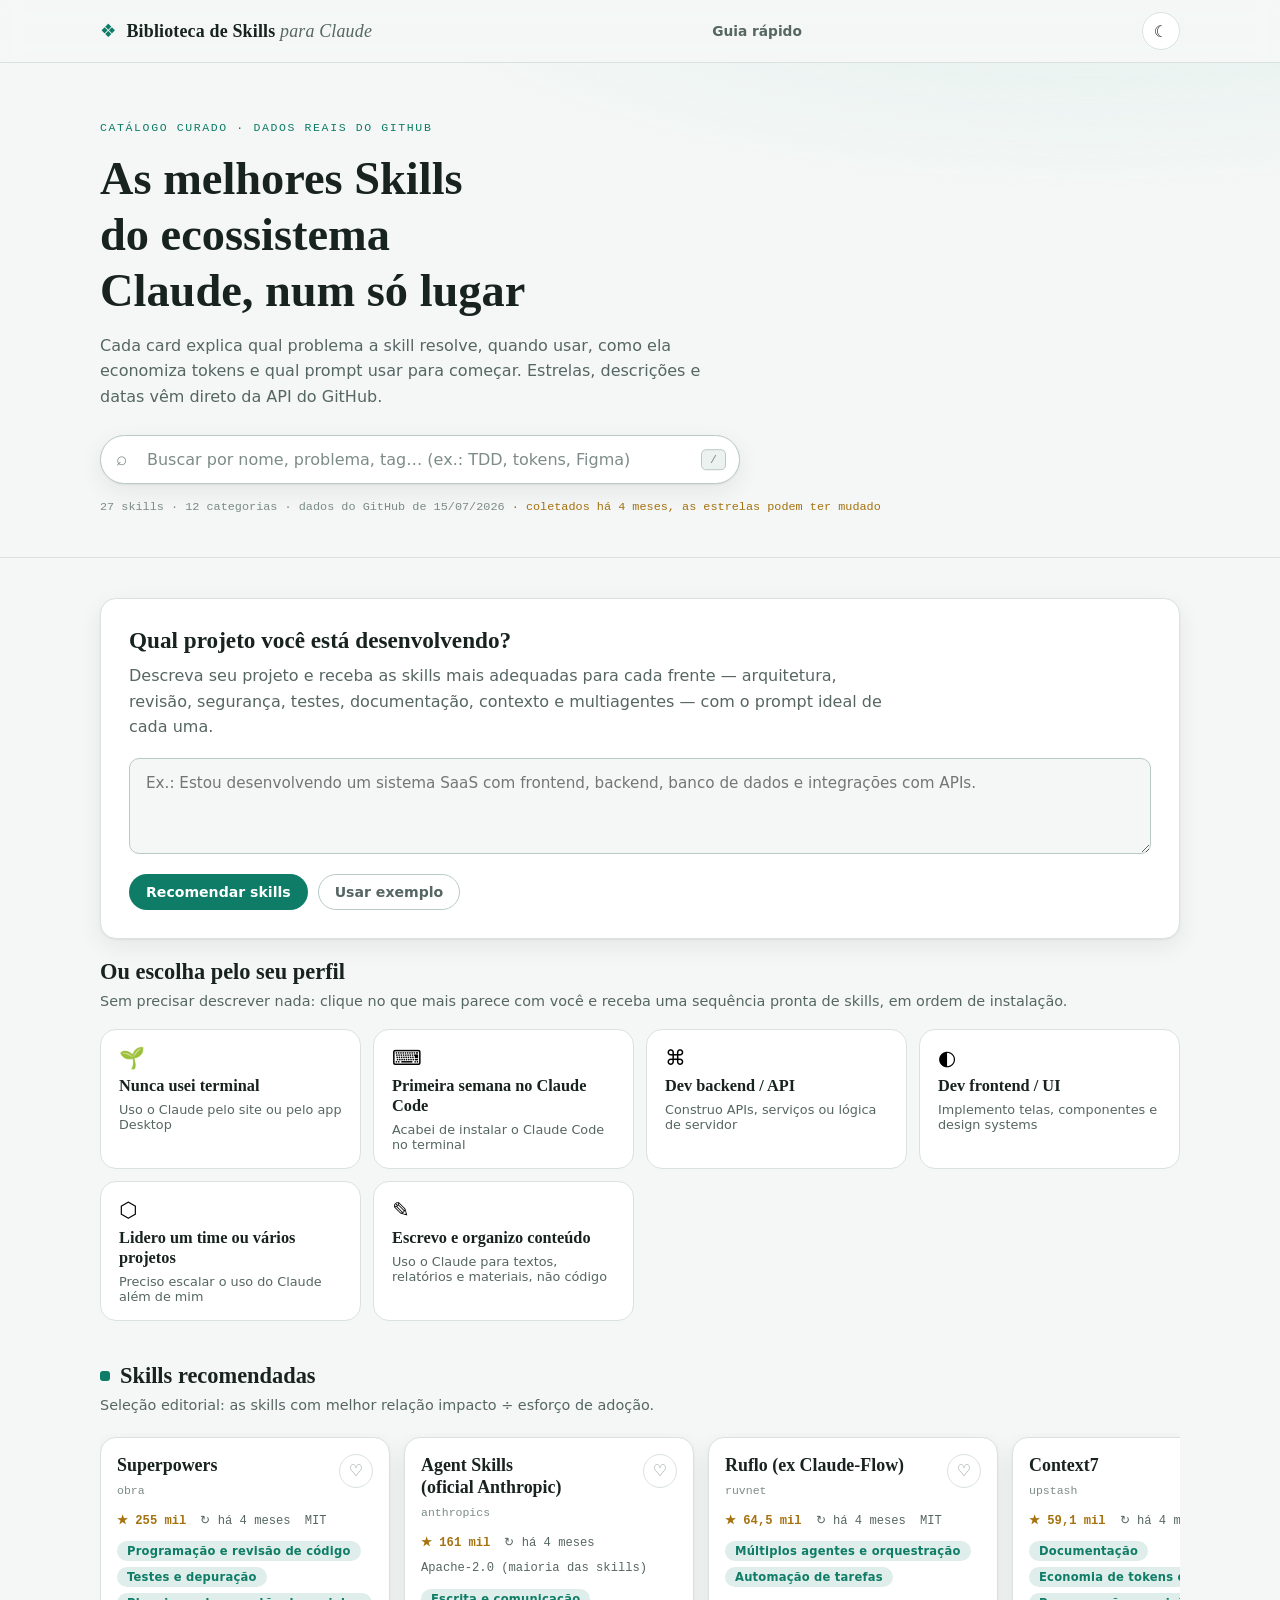
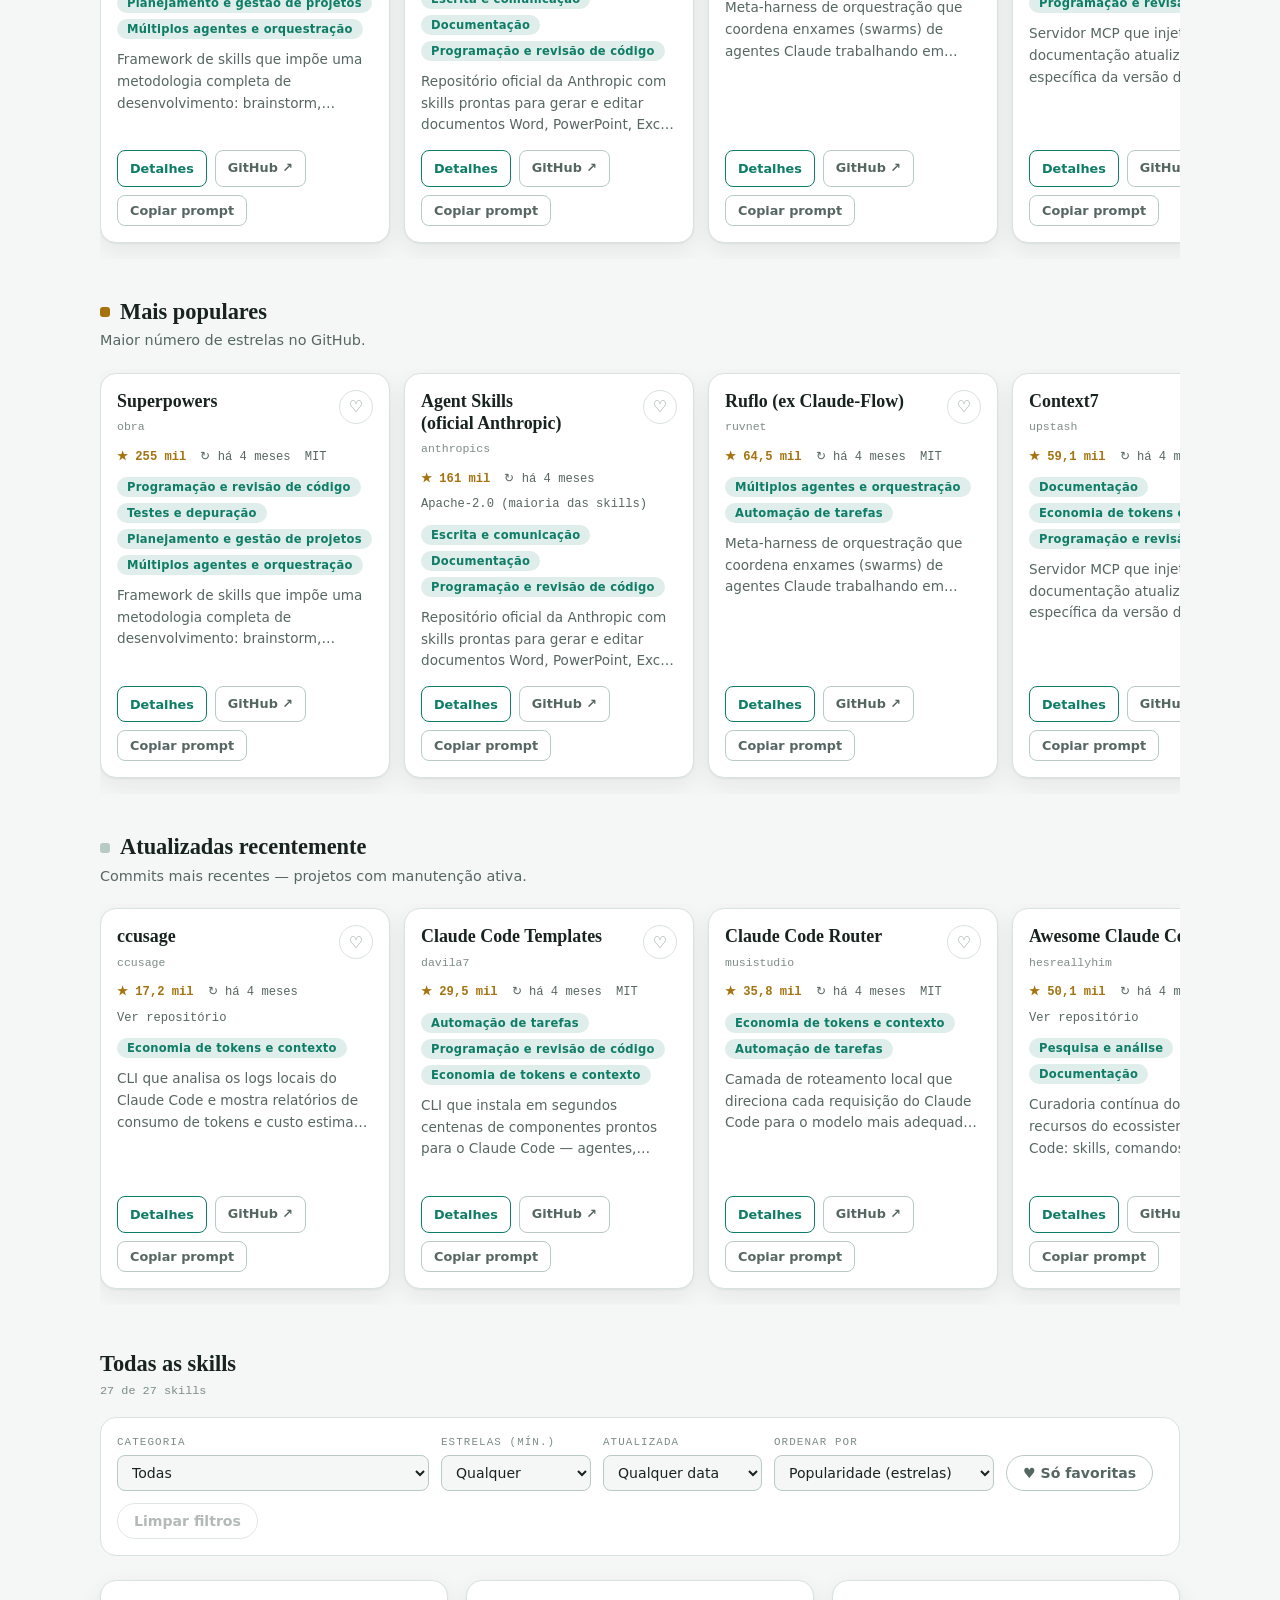
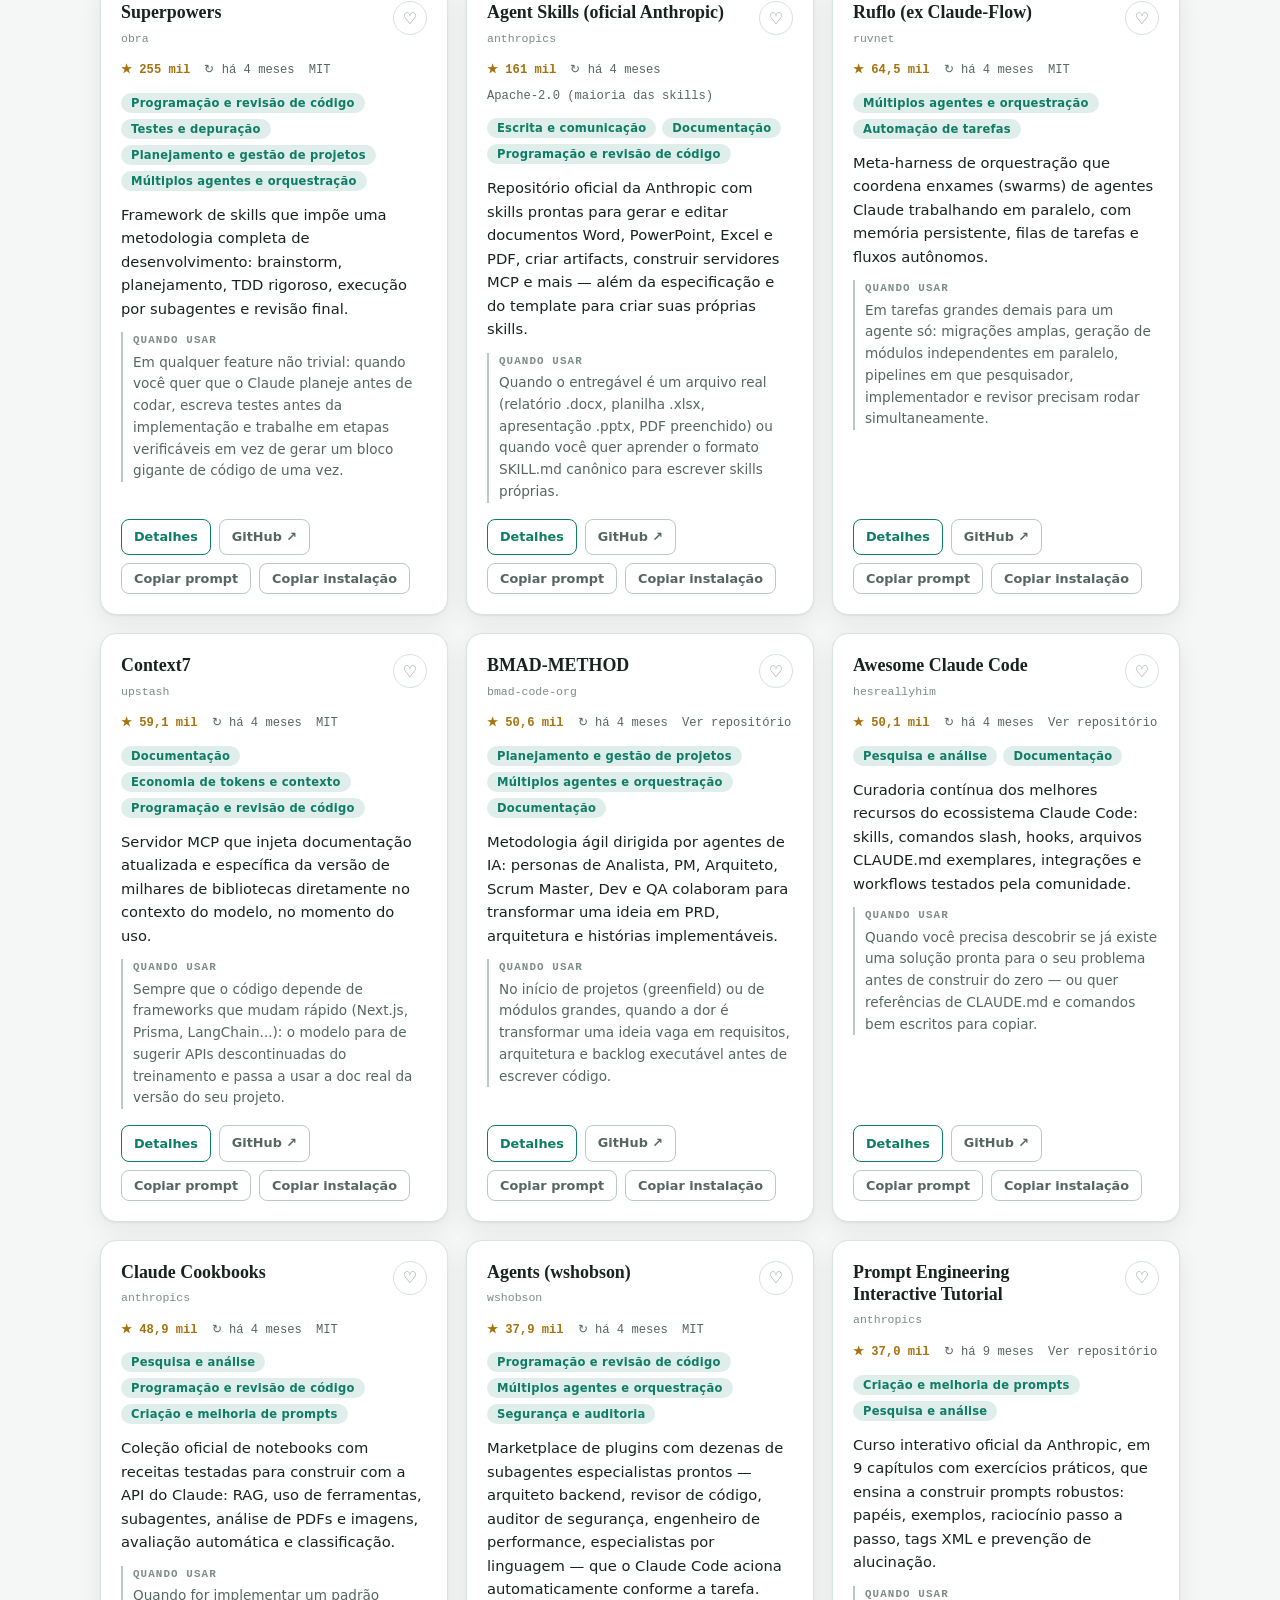
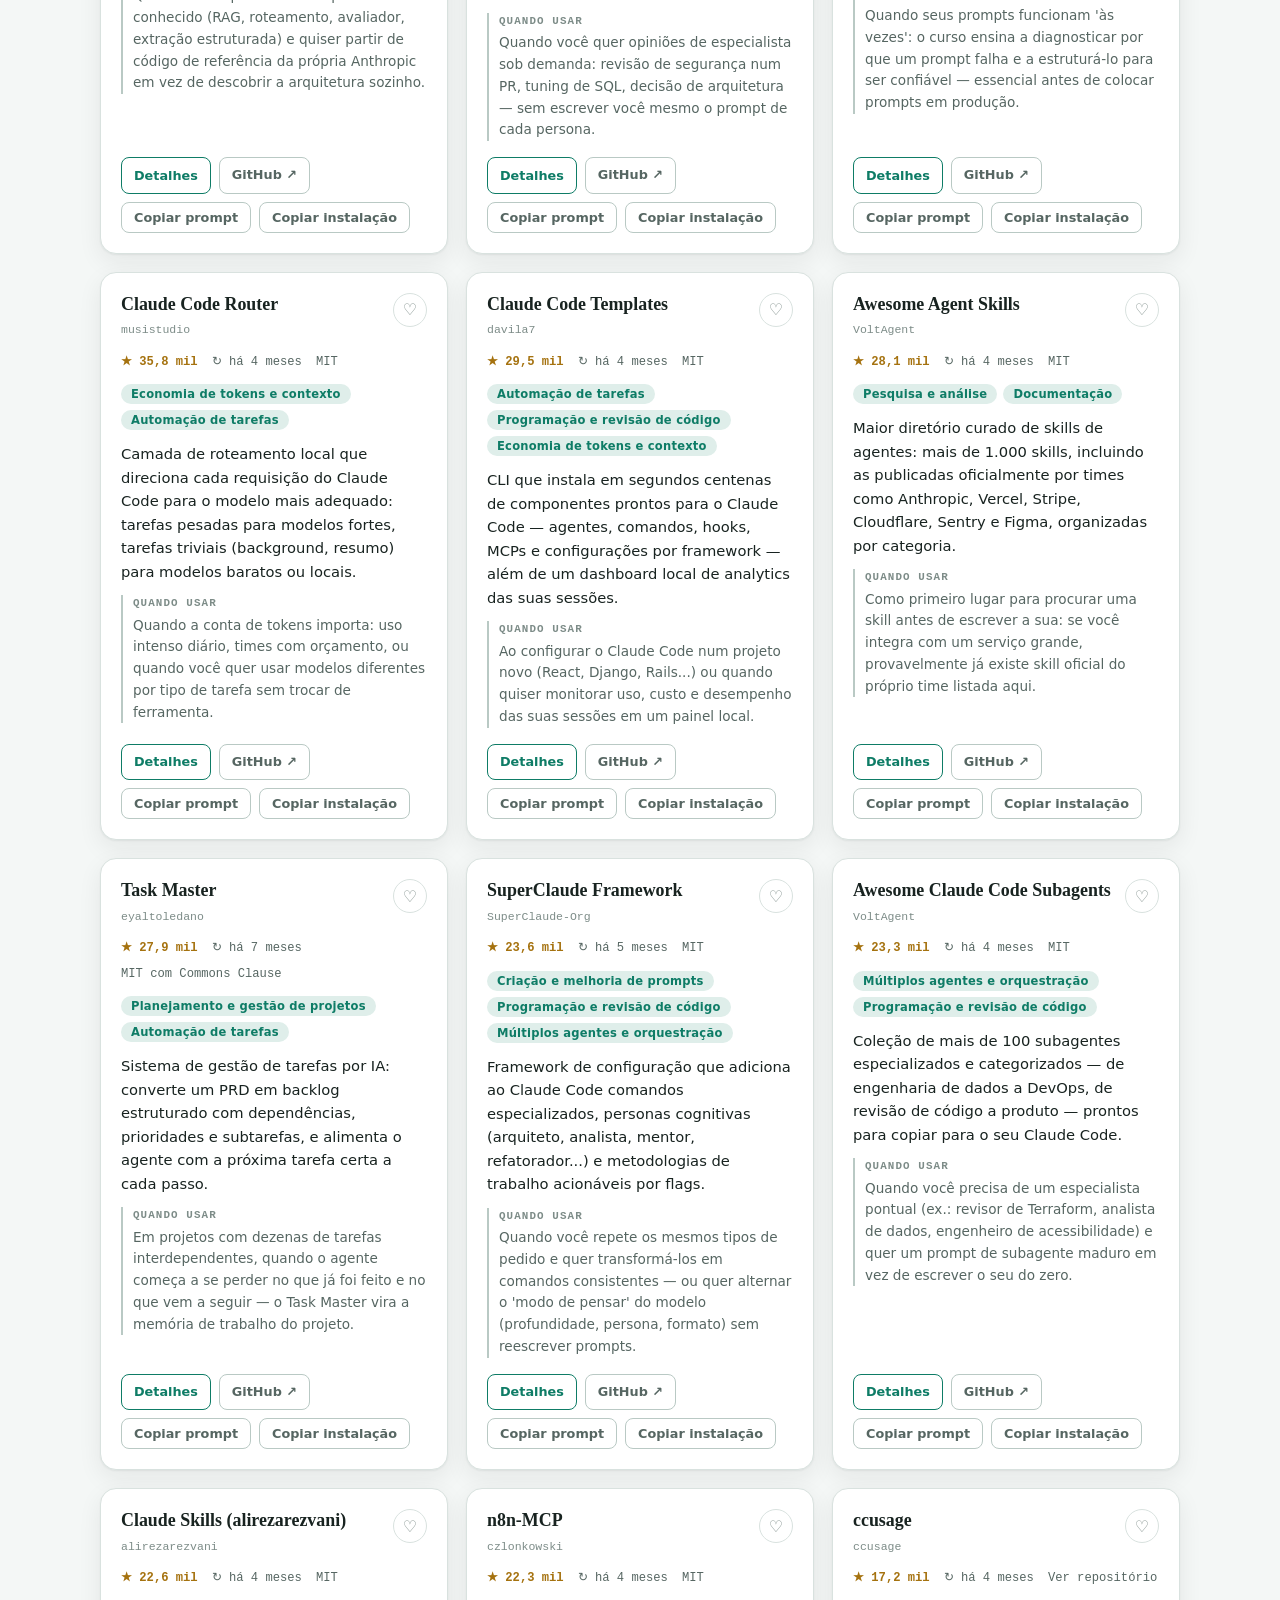
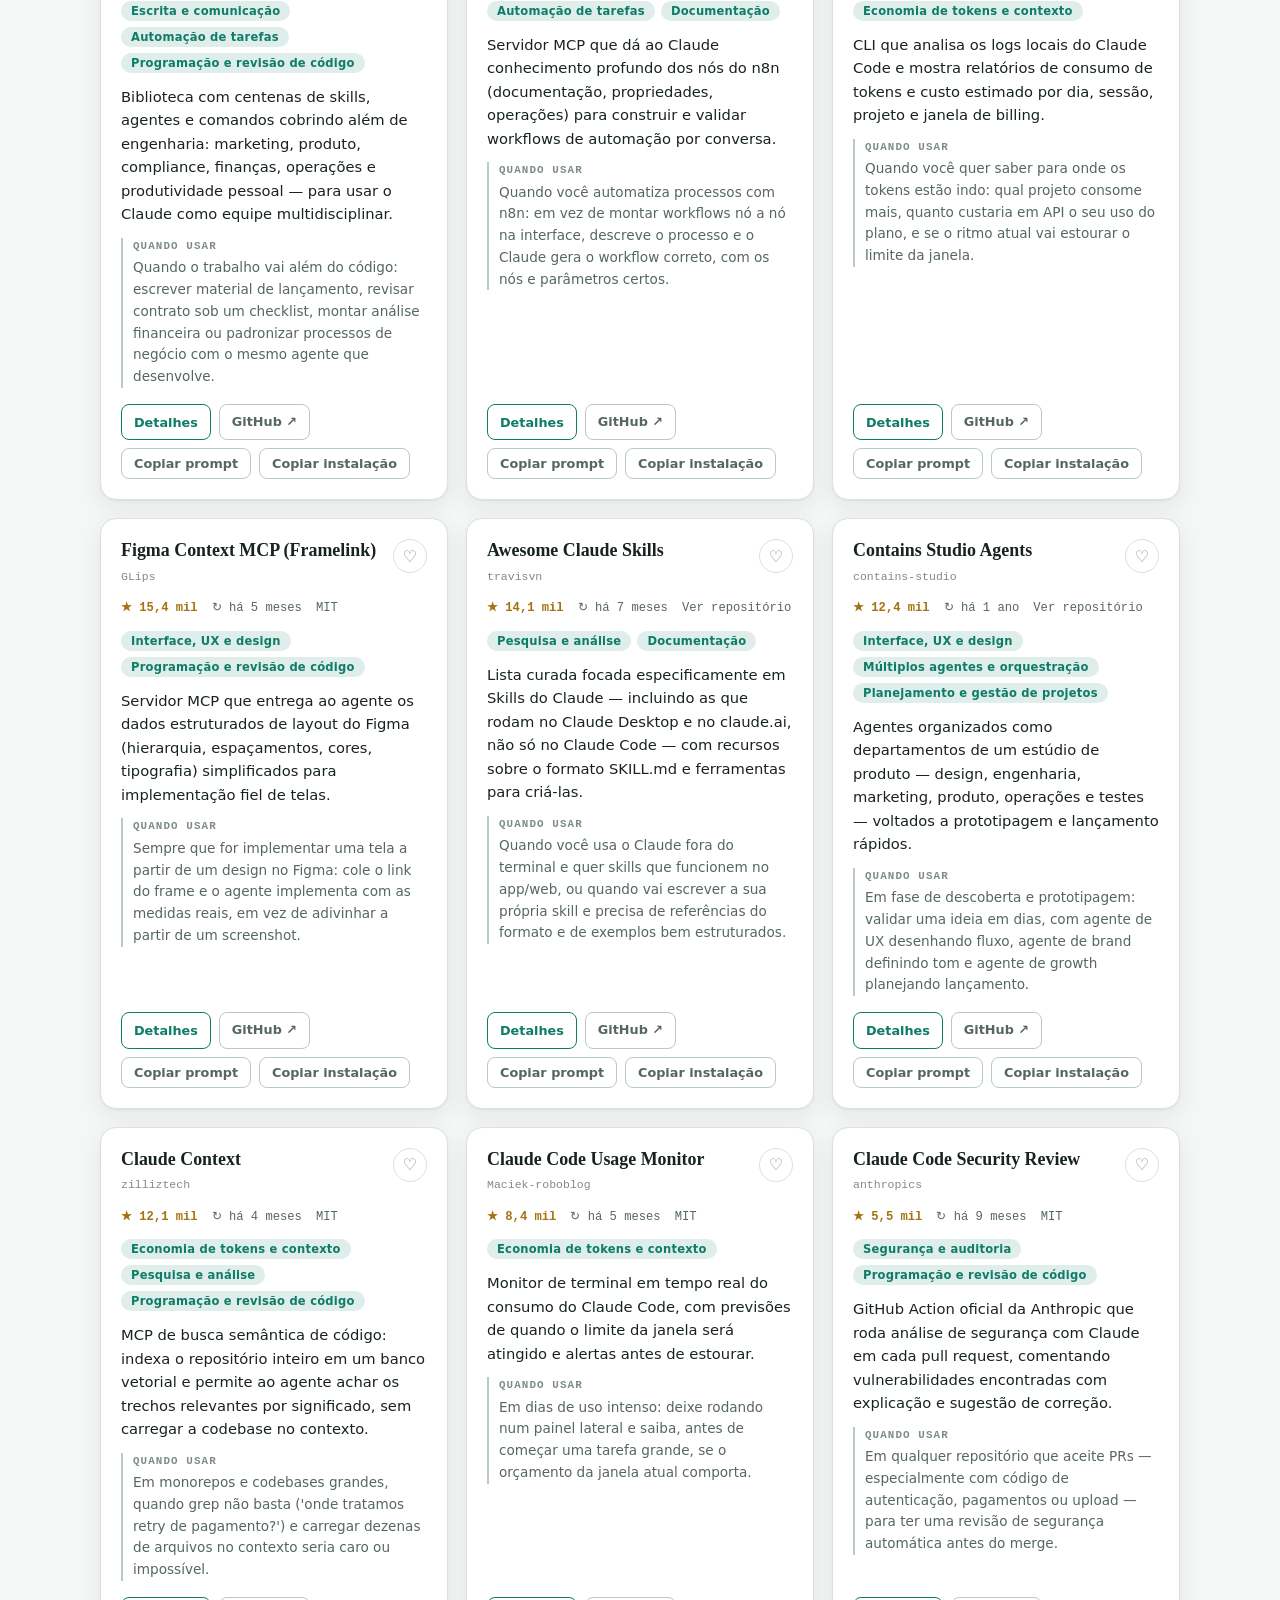
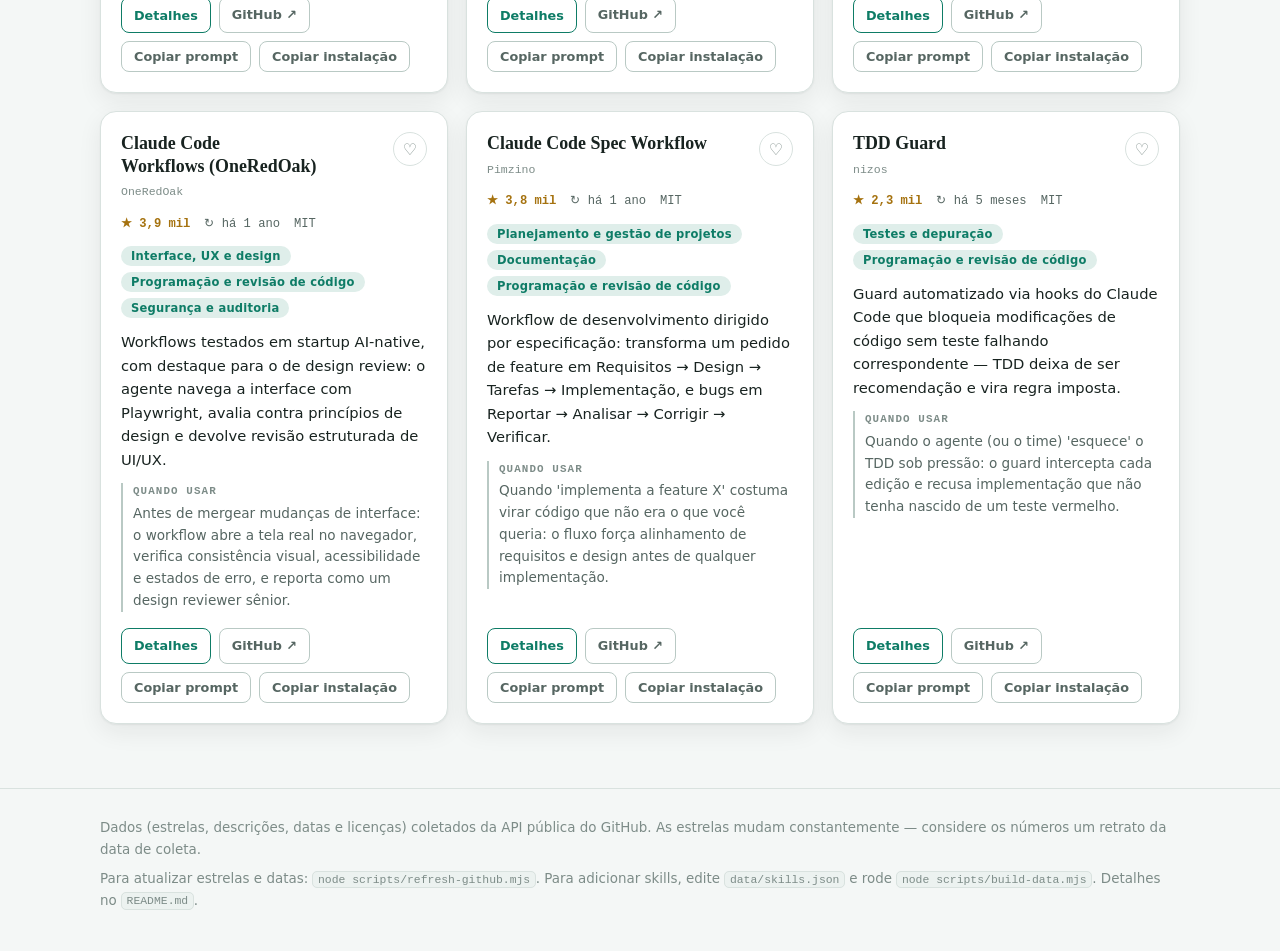
==== commit 3580580b: "Adiciona guia de primeiros passos e trilhas por perfil Guia (guia.html): - explica as três superfíci" ====
--- a/index.html
+++ b/index.html
@@ -36,6 +36,9 @@
         <span class="marca-simbolo" aria-hidden="true">❖</span>
         <span class="marca-texto">Biblioteca de Skills <em>para Claude</em></span>
       </a>
+      <nav class="nav-topo">
+        <a href="guia.html">Guia rápido</a>
+      </nav>
       <button id="btn-tema" class="btn-tema" type="button" aria-label="Alternar tema claro/escuro">
         <span class="tema-icone-claro" aria-hidden="true">☀</span>
         <span class="tema-icone-escuro" aria-hidden="true">☾</span>
@@ -83,6 +86,18 @@
       </div>
     </section>
 
+    <!-- Trilhas por perfil -->
+    <section class="trilhas" id="trilhas">
+      <div class="container">
+        <div class="faixa-cab">
+          <h2>Ou escolha pelo seu perfil</h2>
+          <p>Sem precisar descrever nada: clique no que mais parece com você e receba uma sequência pronta de skills, em ordem de instalação.</p>
+        </div>
+        <div class="trilhas-grade" id="grade-trilhas"></div>
+        <div id="resultado-trilha" class="recomendacao-resultado" hidden></div>
+      </div>
+    </section>
+
     <!-- Destaques -->
     <section class="faixa" id="faixa-recomendadas">
       <div class="container">
--- a/css/styles.css
+++ b/css/styles.css
@@ -973,3 +973,276 @@
   .atalho-busca { display: none; }
   .rec-plano li { flex-basis: 100%; }
 }
+
+/* ============================================================
+   Nav do topo e seção "Trilhas por perfil"
+   ============================================================ */
+
+.nav-topo {
+  display: flex;
+  align-items: center;
+  gap: 4px;
+}
+
+.nav-topo a {
+  font-size: 0.86rem;
+  font-weight: 600;
+  color: var(--tinta-2);
+  text-decoration: none;
+  padding: 7px 14px;
+  border-radius: 999px;
+  border: 1px solid transparent;
+  transition: color 0.15s ease, border-color 0.15s ease, background 0.15s ease;
+}
+
+.nav-topo a:hover,
+.nav-topo a:focus-visible {
+  color: var(--acento);
+  border-color: var(--borda);
+  background: var(--superficie);
+}
+
+.trilhas { padding: 12px 0 8px; }
+
+.trilhas-grade {
+  display: grid;
+  grid-template-columns: repeat(auto-fill, minmax(220px, 1fr));
+  gap: 12px;
+}
+
+.trilha-card {
+  display: flex;
+  flex-direction: column;
+  align-items: flex-start;
+  gap: 6px;
+  text-align: left;
+  padding: 16px 18px;
+  background: var(--superficie);
+  border: 1px solid var(--borda);
+  border-radius: var(--raio-g);
+  cursor: pointer;
+  font-family: inherit;
+  transition: border-color 0.15s ease, transform 0.15s ease, background 0.15s ease;
+}
+
+.trilha-card:hover { border-color: var(--borda-forte); transform: translateY(-2px); }
+
+.trilha-card[aria-pressed="true"] {
+  border-color: var(--acento);
+  background: var(--acento-suave);
+}
+
+.trilha-icone { font-size: 1.3rem; }
+
+.trilha-titulo {
+  font-family: var(--serif);
+  font-size: 1.02rem;
+  font-weight: 600;
+  color: var(--tinta);
+}
+
+.trilha-publico {
+  font-size: 0.8rem;
+  color: var(--tinta-2);
+}
+
+/* passos de uma trilha: mesma base do .rec-item, com numeração por CSS counter */
+.trilha-lista {
+  counter-reset: trilha-passo;
+  list-style: none;
+  margin: 16px 0 0;
+  padding: 0;
+  display: grid;
+  gap: 10px;
+}
+
+.trilha-passo {
+  counter-increment: trilha-passo;
+  position: relative;
+  padding-left: 42px;
+}
+
+.trilha-passo::before {
+  content: counter(trilha-passo);
+  position: absolute;
+  left: 14px;
+  top: 12px;
+  font-family: var(--mono);
+  font-size: 0.78rem;
+  font-weight: 700;
+  color: var(--acento);
+}
+
+@media (max-width: 640px) {
+  .nav-topo a { padding: 6px 10px; font-size: 0.8rem; }
+  .trilhas-grade { grid-template-columns: 1fr 1fr; }
+}
+
+/* ============================================================
+   Página guia.html (onboarding)
+   ============================================================ */
+
+.guia-hero { padding-bottom: 28px; }
+.guia-hero .hero-sub a { color: var(--acento); font-weight: 600; }
+
+.guia-largura {
+  max-width: 780px;
+}
+
+.guia-secao { padding: 40px 0; }
+.guia-secao-alt { background: var(--superficie); border-top: 1px solid var(--borda); border-bottom: 1px solid var(--borda); }
+
+.guia-secao h2 { font-size: 1.5rem; margin-bottom: 10px; }
+
+.guia-intro {
+  color: var(--tinta-2);
+  margin-bottom: 22px;
+  max-width: 65ch;
+}
+
+.guia-grade {
+  display: grid;
+  grid-template-columns: repeat(auto-fit, minmax(210px, 1fr));
+  gap: 14px;
+}
+
+.guia-card {
+  padding: 18px 20px;
+  background: var(--fundo);
+  border: 1px solid var(--borda);
+  border-radius: var(--raio-g);
+}
+
+.guia-secao-alt .guia-card { background: var(--fundo); }
+
+.guia-card h3 {
+  font-size: 1.05rem;
+  display: flex;
+  align-items: center;
+  gap: 8px;
+  flex-wrap: wrap;
+  margin-bottom: 8px;
+}
+
+.guia-tag {
+  font-family: var(--mono);
+  font-size: 0.66rem;
+  font-weight: 600;
+  text-transform: uppercase;
+  letter-spacing: 0.08em;
+  color: var(--acento);
+  background: var(--acento-suave);
+  padding: 2px 8px;
+  border-radius: 999px;
+}
+
+.guia-card p { font-size: 0.9rem; color: var(--tinta-2); }
+.guia-card strong { color: var(--tinta); }
+
+/* glossário */
+.guia-glossario {
+  margin: 0;
+  display: grid;
+  gap: 16px;
+}
+
+.glossario-item dt {
+  font-family: var(--serif);
+  font-size: 1.02rem;
+  font-weight: 600;
+  color: var(--tinta);
+}
+
+.glossario-item dd {
+  margin: 4px 0 0;
+  font-size: 0.9rem;
+  color: var(--tinta-2);
+  max-width: 68ch;
+}
+
+/* passos numerados de instalação */
+.guia-passos {
+  counter-reset: guia-passo;
+  list-style: none;
+  margin: 0;
+  padding: 0;
+  display: grid;
+  gap: 18px;
+}
+
+.guia-passos li {
+  counter-increment: guia-passo;
+  position: relative;
+  padding-left: 44px;
+}
+
+.guia-passos li::before {
+  content: counter(guia-passo);
+  position: absolute;
+  left: 0;
+  top: 1px;
+  width: 30px;
+  height: 30px;
+  display: flex;
+  align-items: center;
+  justify-content: center;
+  font-family: var(--mono);
+  font-weight: 700;
+  font-size: 0.9rem;
+  color: var(--sobre-acento);
+  background: var(--acento);
+  border-radius: 50%;
+}
+
+.guia-passos strong { display: block; font-size: 1rem; margin-bottom: 4px; }
+.guia-passos p { color: var(--tinta-2); font-size: 0.9rem; }
+.guia-passos code { font-size: 0.82em; }
+
+/* FAQ */
+.guia-faq { display: grid; gap: 4px; }
+
+.guia-faq details {
+  border-bottom: 1px solid var(--borda);
+  padding: 14px 0;
+}
+
+.guia-faq summary {
+  cursor: pointer;
+  font-weight: 600;
+  font-size: 0.96rem;
+  color: var(--tinta);
+}
+
+.guia-faq summary:hover { color: var(--acento); }
+
+.guia-faq p {
+  margin-top: 10px;
+  color: var(--tinta-2);
+  font-size: 0.9rem;
+  max-width: 68ch;
+}
+
+.guia-faq a { color: var(--acento); font-weight: 600; }
+
+.guia-cta {
+  text-align: center;
+  padding: 52px 0 64px;
+}
+
+.guia-cta p {
+  color: var(--tinta-2);
+  margin: 10px auto 22px;
+  max-width: 50ch;
+}
+
+.guia-cta a.btn { text-decoration: none; }
+
+@media (max-width: 640px) {
+  .guia-secao { padding: 30px 0; }
+}
+
+/* cabeçalho mobile: evita quebra de linha da marca ao lado do nav */
+@media (max-width: 480px) {
+  .marca-texto em { display: none; }
+  .nav-topo a { padding: 6px 8px; font-size: 0.76rem; }
+}
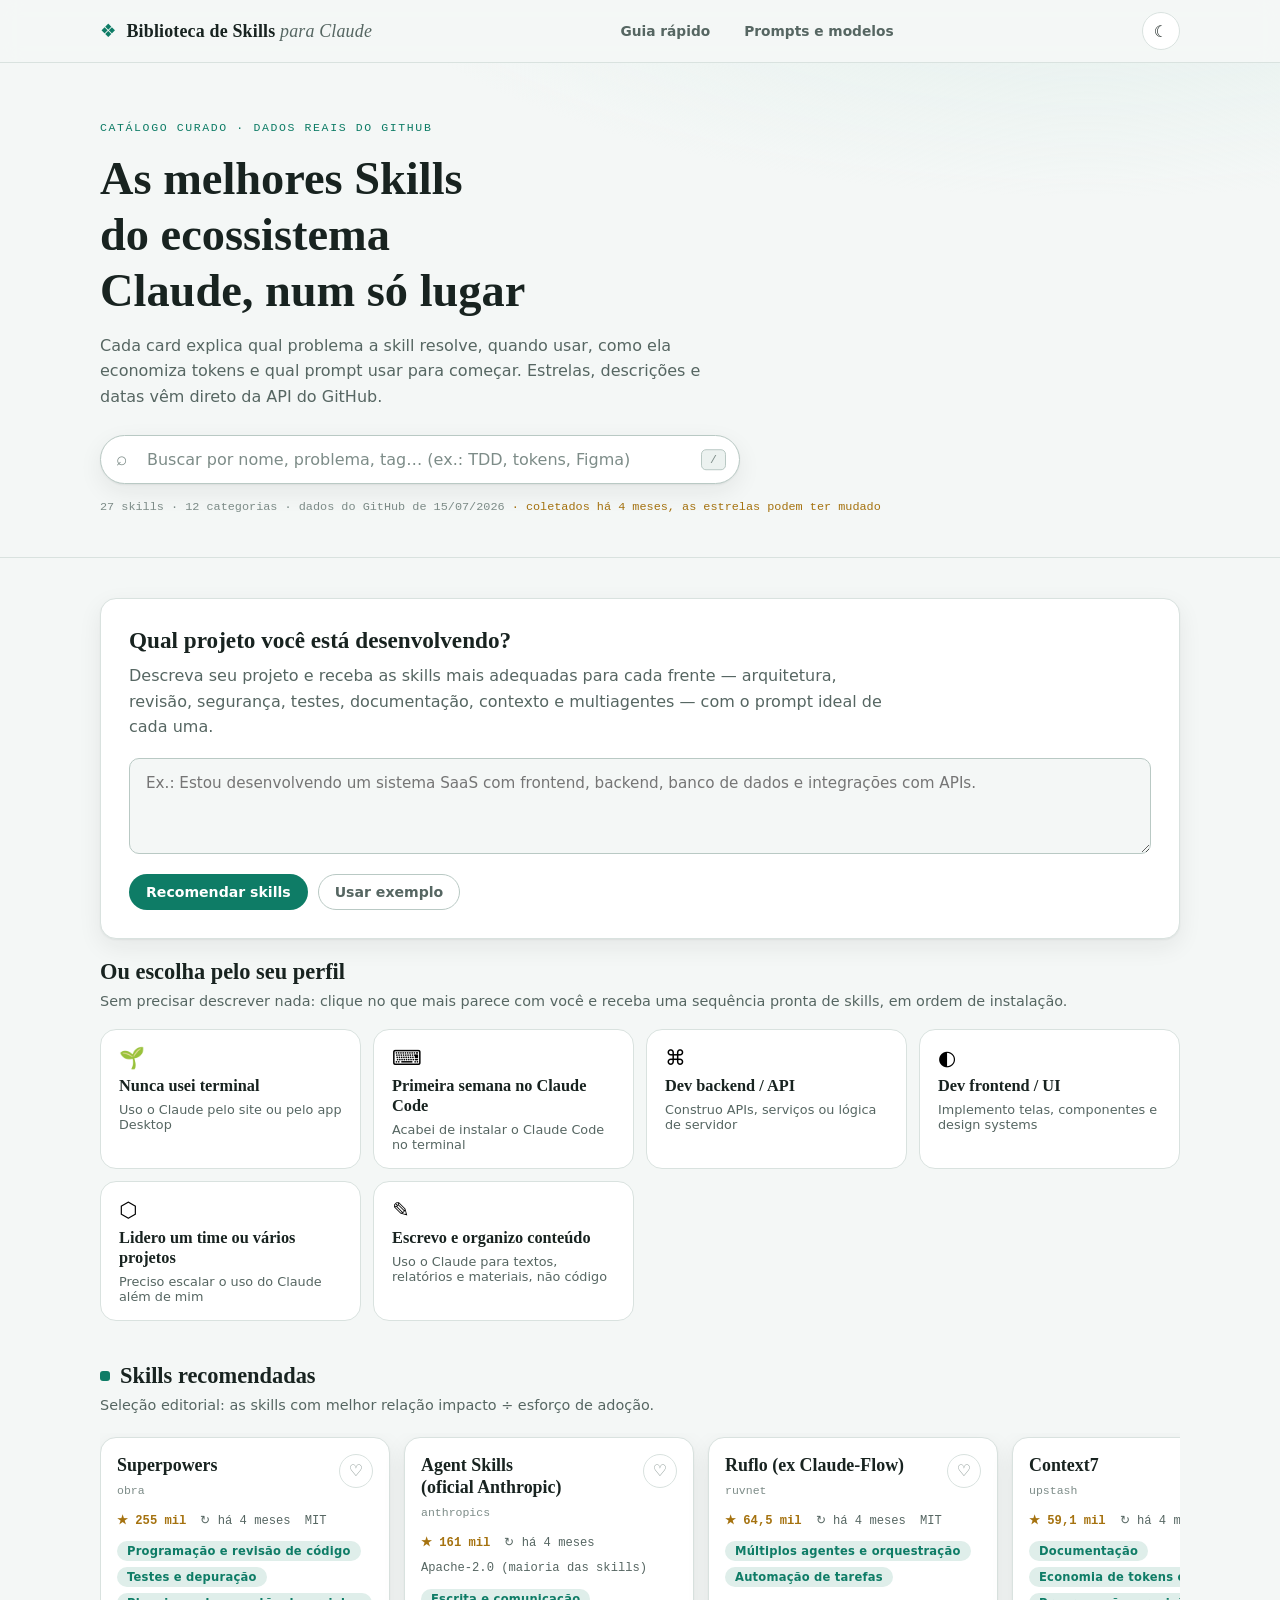
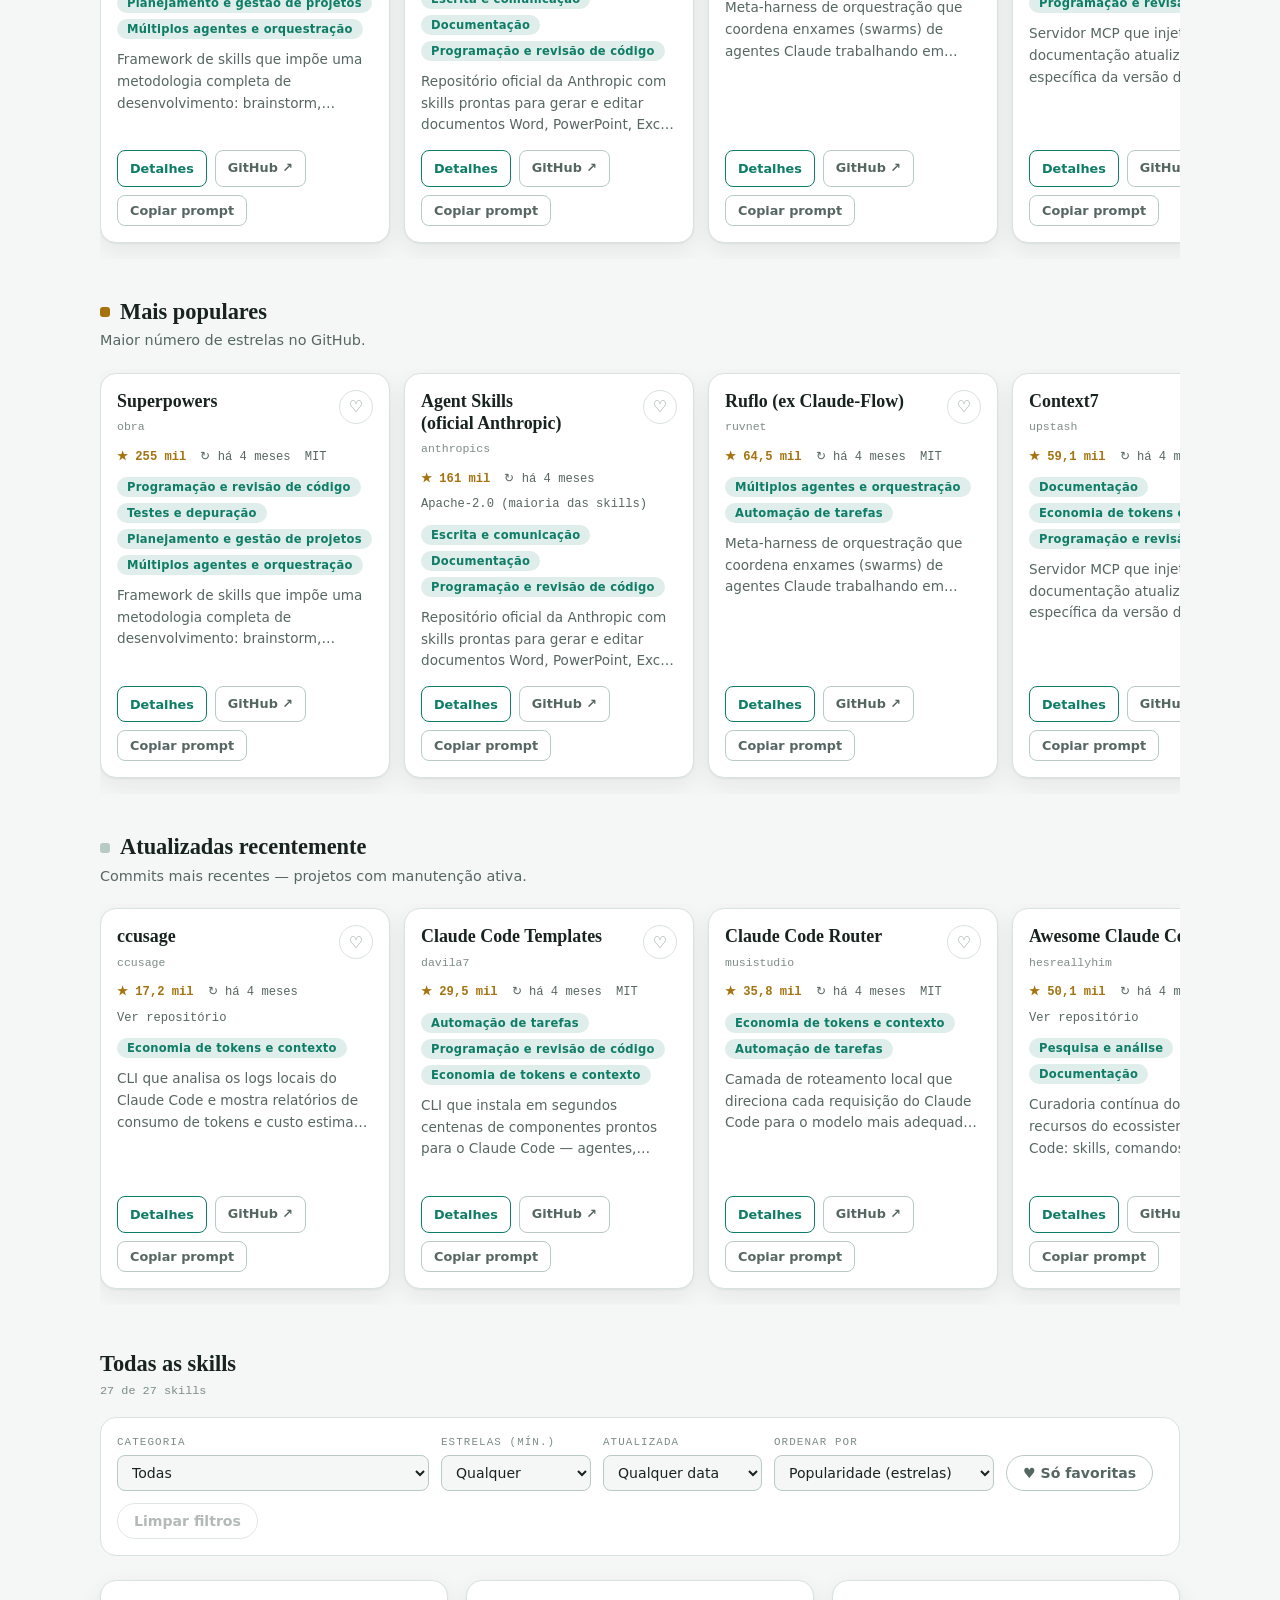
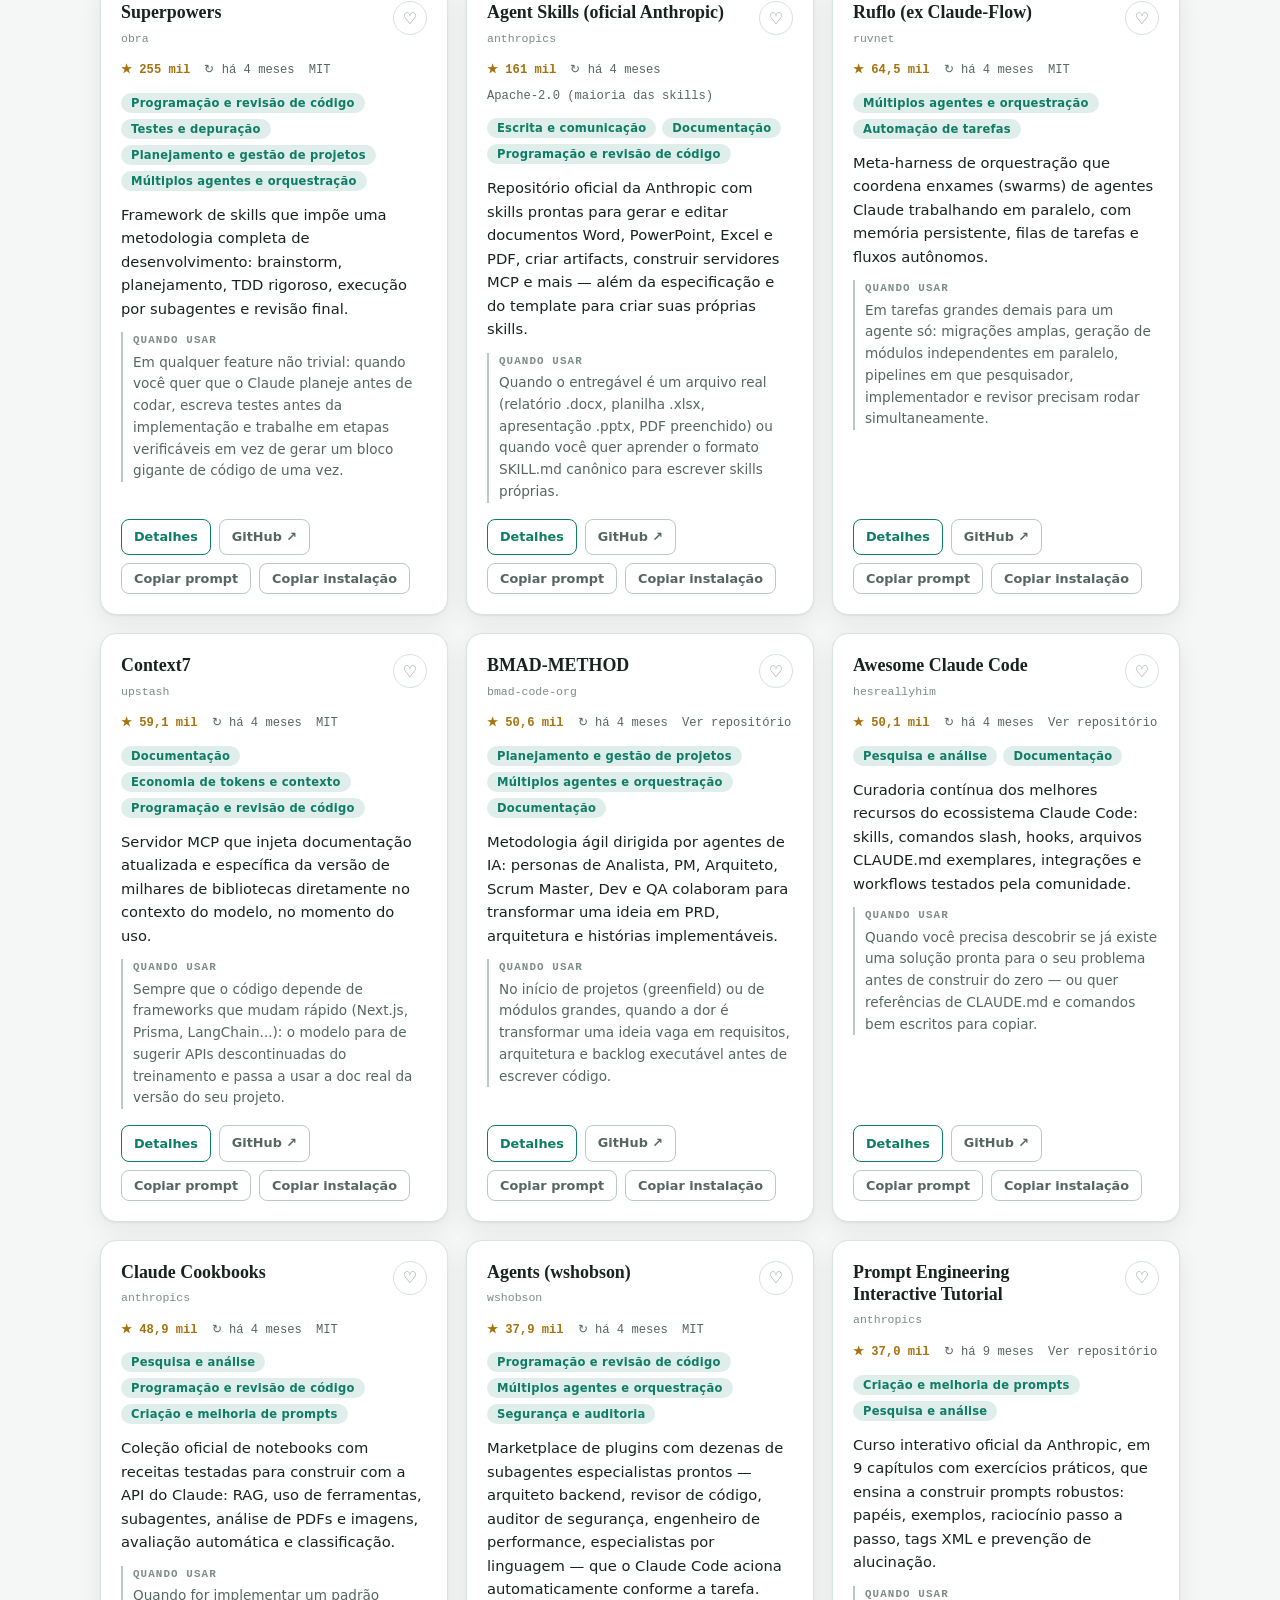
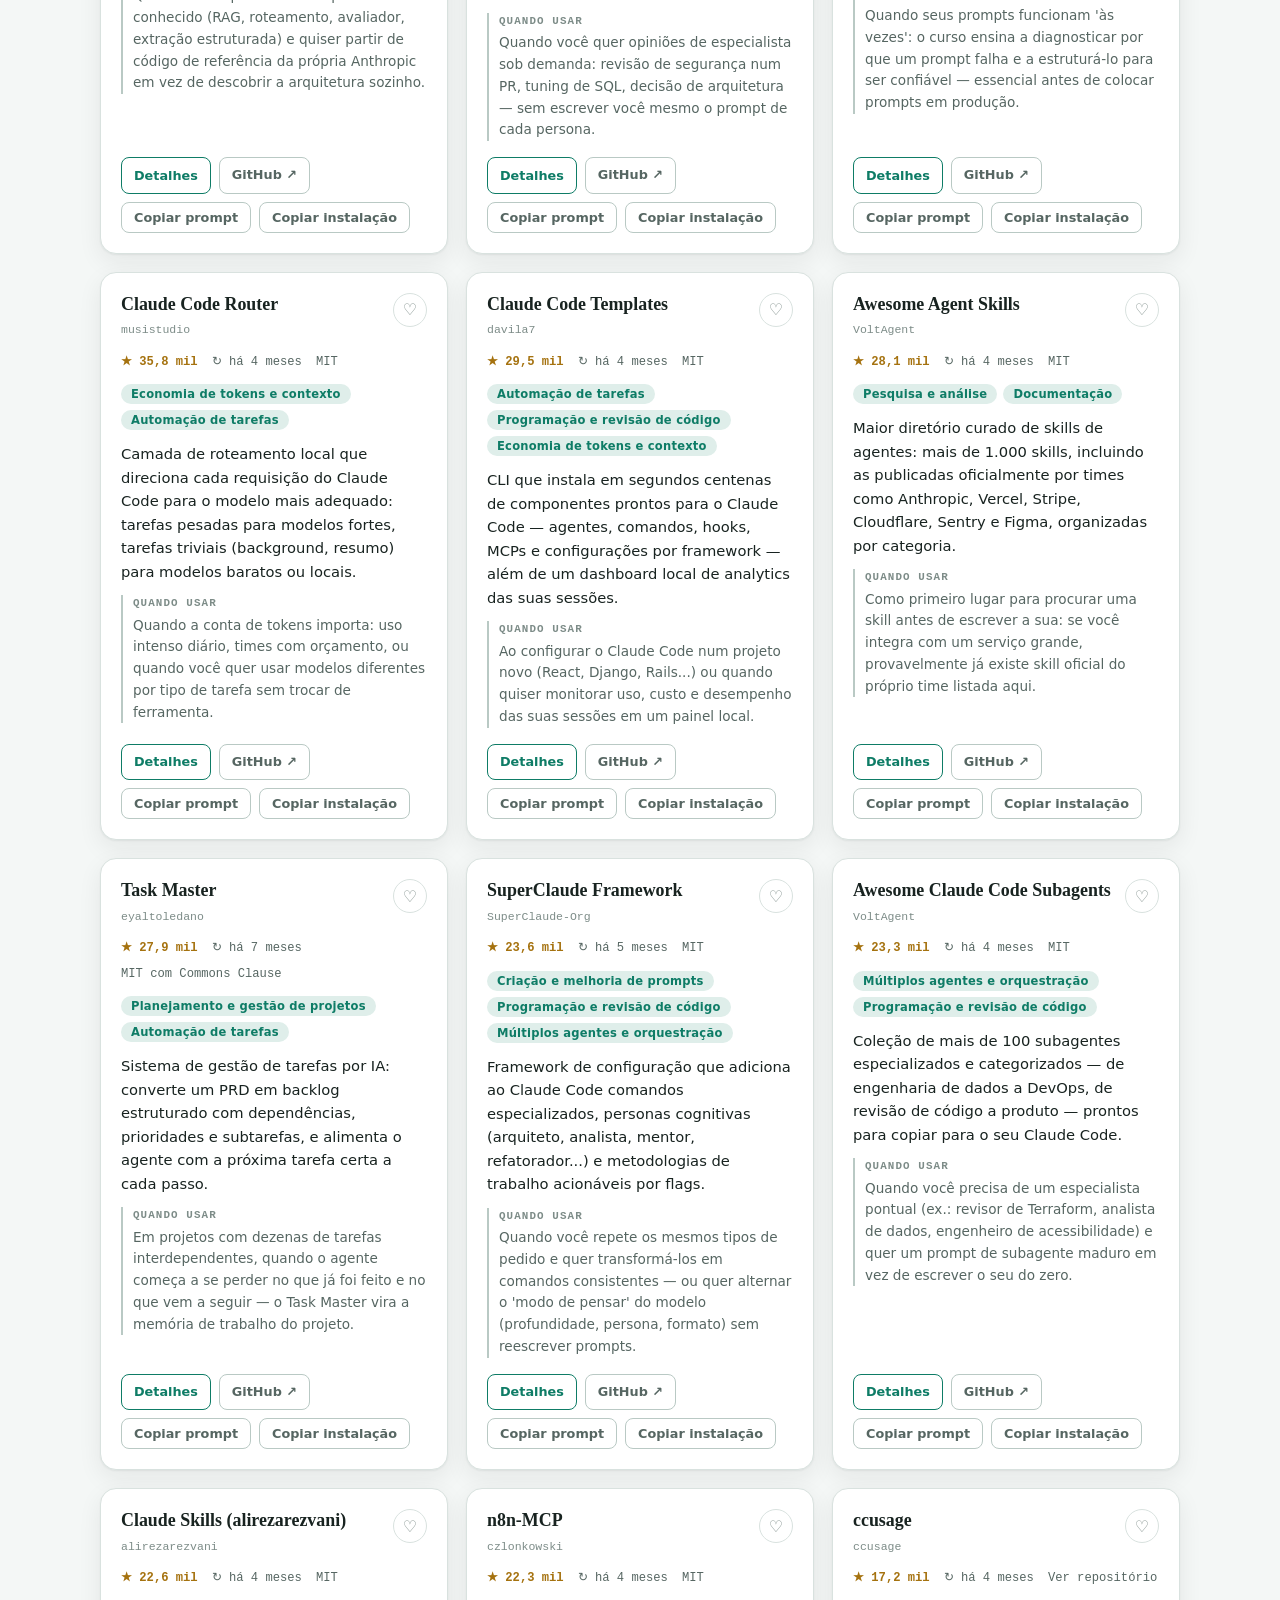
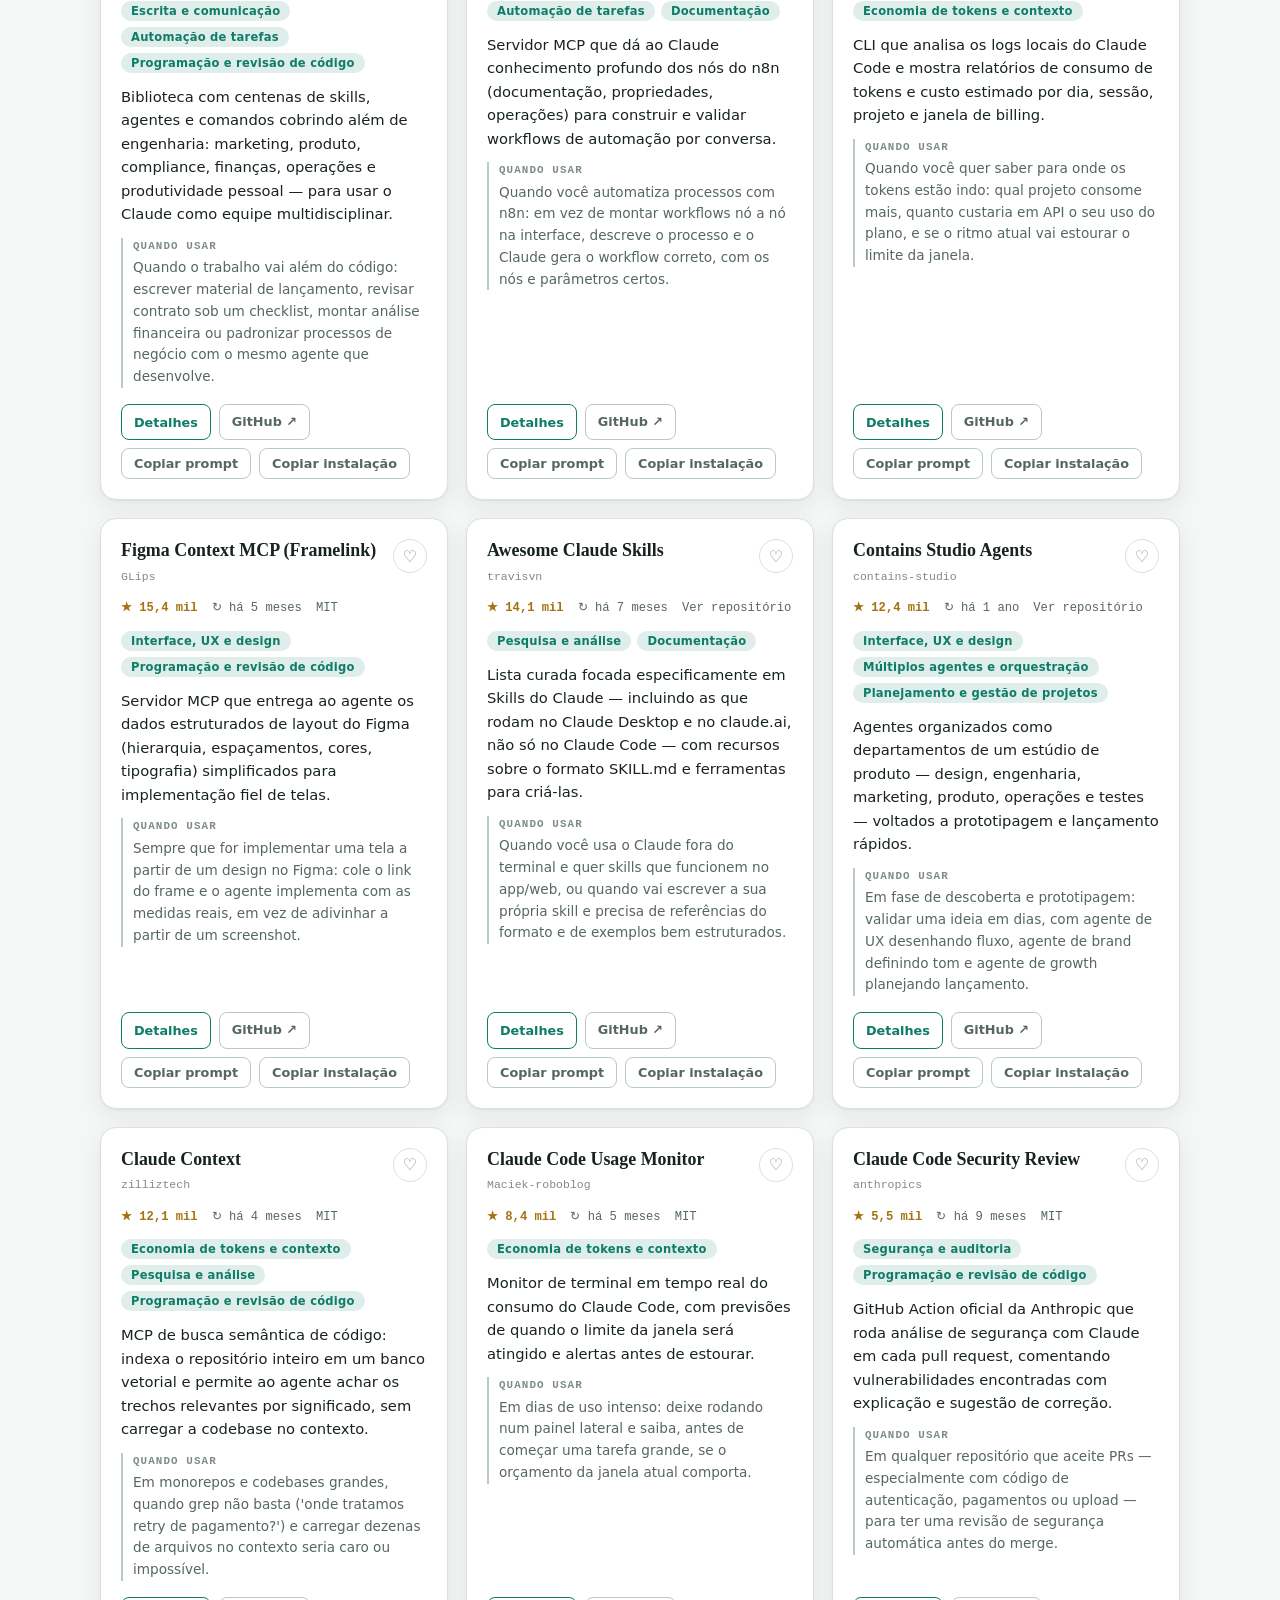
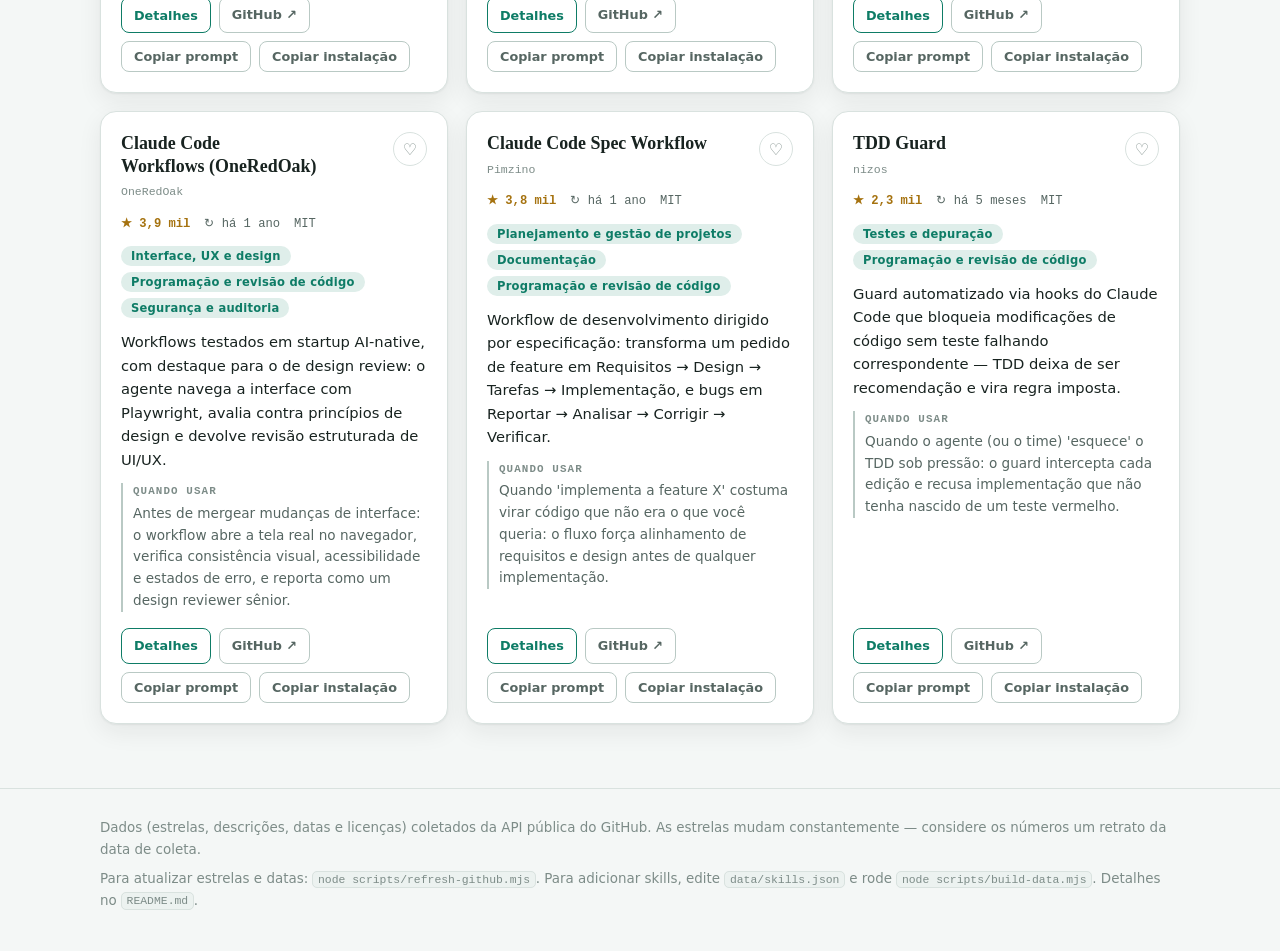
==== commit acf23fc8: "Adiciona página "Prompts e modelos" ao site Nova página prompts.html, linkada no topo de todas as pá" ====
--- a/index.html
+++ b/index.html
@@ -38,6 +38,7 @@
       </a>
       <nav class="nav-topo">
         <a href="guia.html">Guia rápido</a>
+        <a href="prompts.html">Prompts e modelos</a>
       </nav>
       <button id="btn-tema" class="btn-tema" type="button" aria-label="Alternar tema claro/escuro">
         <span class="tema-icone-claro" aria-hidden="true">☀</span>
--- a/css/styles.css
+++ b/css/styles.css
@@ -1194,7 +1194,7 @@
   border-radius: 50%;
 }
 
-.guia-passos strong { display: block; font-size: 1rem; margin-bottom: 4px; }
+.guia-passos > li > strong { display: block; font-size: 1rem; margin-bottom: 4px; }
 .guia-passos p { color: var(--tinta-2); font-size: 0.9rem; }
 .guia-passos code { font-size: 0.82em; }
 
@@ -1246,3 +1246,490 @@
   .marca-texto em { display: none; }
   .nav-topo a { padding: 6px 8px; font-size: 0.76rem; }
 }
+
+/* ============================================================
+   Guia: seções "O que é uma Skill" e "Veja a diferença"
+   ============================================================ */
+
+.guia-analogia {
+  display: grid;
+  gap: 14px;
+  margin-bottom: 24px;
+}
+
+.analogia-frase {
+  display: flex;
+  gap: 14px;
+  align-items: flex-start;
+  padding: 16px 18px;
+  background: var(--fundo);
+  border: 1px solid var(--borda);
+  border-left: 3px solid var(--acento);
+  border-radius: 0 var(--raio) var(--raio) 0;
+  font-size: 0.96rem;
+  line-height: 1.6;
+}
+
+.guia-secao-alt .analogia-frase { background: var(--fundo); }
+
+.analogia-emoji { font-size: 1.5rem; line-height: 1.2; flex: none; }
+
+.guia-mitos {
+  display: grid;
+  gap: 10px;
+}
+
+.guia-mitos p {
+  display: flex;
+  gap: 10px;
+  align-items: flex-start;
+  font-size: 0.92rem;
+  color: var(--tinta-2);
+}
+
+.guia-mitos strong { color: var(--tinta); }
+
+.mito-check {
+  flex: none;
+  font-weight: 700;
+  color: var(--acento);
+}
+
+/* comparações antes / depois */
+.guia-comparacoes {
+  display: grid;
+  gap: 18px;
+}
+
+.comparacao {
+  background: var(--fundo);
+  border: 1px solid var(--borda);
+  border-radius: var(--raio-g);
+  padding: 18px 20px;
+}
+
+.comparacao-cenario {
+  font-size: 0.98rem;
+  margin-bottom: 14px;
+  display: flex;
+  gap: 10px;
+  align-items: baseline;
+}
+
+.comparacao-cenario em { color: var(--tinta); font-style: italic; }
+.cenario-emoji { font-size: 1.2rem; flex: none; }
+
+.comparacao-lados {
+  display: grid;
+  grid-template-columns: 1fr 1fr;
+  gap: 12px;
+}
+
+.lado {
+  padding: 14px 16px;
+  border-radius: var(--raio);
+  border: 1px solid var(--borda);
+}
+
+.lado p { font-size: 0.88rem; color: var(--tinta-2); }
+.lado code { font-size: 0.8em; }
+
+.lado-sem {
+  background: var(--superficie-2);
+}
+
+.lado-com {
+  background: var(--acento-suave);
+  border-color: var(--acento);
+}
+
+.lado-rotulo {
+  display: inline-flex;
+  align-items: center;
+  gap: 6px;
+  font-family: var(--mono);
+  font-size: 0.68rem;
+  font-weight: 700;
+  text-transform: uppercase;
+  letter-spacing: 0.08em;
+  margin-bottom: 8px;
+}
+
+.lado-sem .lado-rotulo { color: var(--tinta-3); }
+.lado-sem .lado-rotulo::before { content: "✗"; font-size: 0.9rem; }
+
+.lado-com .lado-rotulo { color: var(--acento); }
+.lado-com .lado-rotulo::before { content: "✓"; font-size: 0.9rem; }
+
+.comparacao-nota {
+  margin-top: 20px;
+  padding: 14px 16px;
+  border-left: 3px solid var(--acento);
+  background: var(--fundo);
+  border-radius: 0 var(--raio) var(--raio) 0;
+  font-size: 0.92rem;
+  color: var(--tinta-2);
+}
+
+.comparacao-nota strong { color: var(--tinta); }
+
+@media (max-width: 560px) {
+  .comparacao-lados { grid-template-columns: 1fr; }
+}
+
+/* ============================================================
+   Guia: seção "Como usar uma skill" (blocos por superfície)
+   ============================================================ */
+
+.uso-bloco {
+  padding: 22px;
+  background: var(--fundo);
+  border: 1px solid var(--borda);
+  border-radius: var(--raio-g);
+  margin-bottom: 16px;
+}
+
+.guia-secao-alt .uso-bloco { background: var(--fundo); }
+
+.uso-cab {
+  display: flex;
+  align-items: center;
+  gap: 14px;
+  margin-bottom: 16px;
+  padding-bottom: 14px;
+  border-bottom: 1px solid var(--borda);
+}
+
+.uso-emoji {
+  font-size: 1.7rem;
+  flex: none;
+  line-height: 1;
+}
+
+.uso-cab h3 { font-size: 1.12rem; line-height: 1.25; }
+
+.uso-para {
+  font-size: 0.84rem;
+  color: var(--tinta-2);
+  margin-top: 2px;
+}
+
+/* a lista .guia-passos já traz a numeração; aqui só o espaçamento do bloco */
+.uso-bloco .guia-passos { gap: 14px; }
+
+.uso-exemplo {
+  margin-top: 16px;
+  padding: 12px 16px;
+  background: var(--acento-suave);
+  border-radius: var(--raio);
+  font-size: 0.9rem;
+  color: var(--tinta);
+}
+
+.uso-exemplo em { font-style: italic; color: var(--tinta); }
+.uso-exemplo code { font-size: 0.82em; }
+
+.uso-exemplo-rot {
+  display: inline-block;
+  font-family: var(--mono);
+  font-size: 0.66rem;
+  font-weight: 700;
+  text-transform: uppercase;
+  letter-spacing: 0.08em;
+  color: var(--acento);
+  margin-right: 8px;
+}
+
+.uso-nota {
+  margin-top: 4px;
+  padding: 14px 16px;
+  border: 1px dashed var(--borda-forte);
+  border-radius: var(--raio);
+  font-size: 0.92rem;
+  color: var(--tinta-2);
+}
+
+.uso-nota strong { color: var(--tinta); }
+
+/* ============================================================
+   Guia: exemplo guiado do começo ao fim (walkthrough)
+   ============================================================ */
+
+.walkthrough {
+  counter-reset: wt;
+  list-style: none;
+  margin: 0;
+  padding: 0;
+  display: grid;
+  gap: 14px;
+}
+
+.wt-passo {
+  counter-increment: wt;
+  position: relative;
+  padding: 16px 18px 16px 52px;
+  background: var(--fundo);
+  border: 1px solid var(--borda);
+  border-radius: var(--raio-g);
+}
+
+.wt-passo::before {
+  content: counter(wt);
+  position: absolute;
+  left: 14px;
+  top: 16px;
+  width: 28px;
+  height: 28px;
+  display: flex;
+  align-items: center;
+  justify-content: center;
+  font-family: var(--mono);
+  font-weight: 700;
+  font-size: 0.9rem;
+  color: var(--sobre-acento);
+  background: var(--acento);
+  border-radius: 50%;
+}
+
+.wt-passo > p { font-size: 0.94rem; }
+.wt-passo > p + p { margin-top: 8px; }
+
+/* etiqueta "onde você está" */
+.wt-onde {
+  display: inline-flex;
+  align-items: center;
+  gap: 5px;
+  font-family: var(--mono);
+  font-size: 0.64rem;
+  font-weight: 700;
+  text-transform: uppercase;
+  letter-spacing: 0.08em;
+  padding: 3px 9px;
+  border-radius: 999px;
+  margin-bottom: 8px;
+}
+
+.wt-onde::before { content: ""; width: 7px; height: 7px; border-radius: 50%; }
+
+.wt-onde.catalogo {
+  color: var(--ambar);
+  background: color-mix(in srgb, var(--ambar) 14%, transparent);
+}
+.wt-onde.catalogo::before { background: var(--ambar); }
+
+.wt-onde.claude {
+  color: var(--acento);
+  background: var(--acento-suave);
+}
+.wt-onde.claude::before { background: var(--acento); }
+
+/* mock de mensagem digitada no Claude */
+.wt-chat {
+  margin-top: 12px;
+  padding: 14px 16px;
+  background: var(--superficie);
+  border: 1px solid var(--borda-forte);
+  border-radius: var(--raio);
+  border-top-left-radius: 4px;
+}
+
+.wt-chat-rot {
+  display: block;
+  font-family: var(--mono);
+  font-size: 0.64rem;
+  font-weight: 700;
+  text-transform: uppercase;
+  letter-spacing: 0.08em;
+  color: var(--tinta-3);
+  margin-bottom: 8px;
+}
+
+.wt-chat p { font-size: 0.92rem; color: var(--tinta); }
+.wt-chat-notas {
+  margin-top: 8px;
+  padding-left: 4px;
+  color: var(--tinta-2);
+  font-style: italic;
+}
+
+/* cartão do arquivo resultante */
+.wt-resultado {
+  margin-top: 12px;
+  display: flex;
+  align-items: center;
+  gap: 12px;
+  padding: 12px 16px;
+  background: var(--acento-suave);
+  border: 1px solid var(--acento);
+  border-radius: var(--raio);
+}
+
+.wt-arquivo { font-size: 1.6rem; flex: none; }
+.wt-resultado strong { display: block; font-size: 0.96rem; }
+.wt-resultado-dica { font-size: 0.82rem; color: var(--tinta-2); }
+
+/* ============================================================
+   Guia: nota "Skill = Habilidade" (nome no app em português)
+   ============================================================ */
+
+.dt-nota {
+  font-family: var(--mono);
+  font-size: 0.66rem;
+  font-weight: 700;
+  text-transform: uppercase;
+  letter-spacing: 0.06em;
+  color: var(--acento);
+  background: var(--acento-suave);
+  padding: 2px 8px;
+  border-radius: 999px;
+  vertical-align: middle;
+  margin-left: 6px;
+}
+
+.destaque-nome {
+  display: flex;
+  gap: 12px;
+  align-items: flex-start;
+  margin: 0 0 22px;
+  padding: 14px 16px;
+  background: color-mix(in srgb, var(--ambar) 12%, transparent);
+  border: 1px solid color-mix(in srgb, var(--ambar) 45%, transparent);
+  border-radius: var(--raio);
+  font-size: 0.94rem;
+  color: var(--tinta);
+}
+
+.destaque-icone { font-size: 1.25rem; flex: none; line-height: 1.2; }
+
+/* ============================================================
+   Guia: criar a sua própria habilidade (mock do formulário)
+   ============================================================ */
+
+.guia-sub {
+  font-size: 1.12rem;
+  margin: 30px 0 4px;
+}
+
+.form-mock {
+  display: grid;
+  gap: 16px;
+  padding: 20px;
+  background: var(--fundo);
+  border: 1px solid var(--borda-forte);
+  border-radius: var(--raio-g);
+}
+
+.fm-campo { display: grid; gap: 4px; }
+
+.fm-rot {
+  font-family: var(--mono);
+  font-size: 0.66rem;
+  font-weight: 700;
+  text-transform: uppercase;
+  letter-spacing: 0.08em;
+  color: var(--tinta-3);
+}
+
+.fm-valor {
+  padding: 10px 12px;
+  background: var(--superficie);
+  border: 1px solid var(--borda);
+  border-radius: var(--raio);
+  font-size: 0.92rem;
+  color: var(--tinta);
+}
+
+.fm-mono { font-family: var(--mono); font-size: 0.86rem; }
+
+.fm-dica { font-size: 0.82rem; color: var(--tinta-2); }
+.fm-dica strong { color: var(--tinta); }
+
+.fm-acao {
+  margin-top: 4px;
+  padding-top: 14px;
+  border-top: 1px solid var(--borda);
+  font-size: 0.92rem;
+  color: var(--tinta-2);
+}
+
+.fm-acao strong { color: var(--acento); }
+
+/* ============================================================
+   Página prompts.html: template de prompt, cards de modelo
+   ============================================================ */
+
+.prompt-template {
+  display: grid;
+  gap: 8px;
+  padding: 18px 20px;
+  background: var(--fundo);
+  border: 1px solid var(--borda-forte);
+  border-radius: var(--raio-g);
+  margin-bottom: 8px;
+}
+
+.prompt-template p { font-size: 0.94rem; color: var(--tinta-2); }
+.prompt-template strong { color: var(--tinta); }
+
+.pt-rot {
+  display: inline-block;
+  min-width: 92px;
+  font-weight: 700;
+  color: var(--acento);
+}
+
+/* cards de modelo */
+.modelos-grade { grid-template-columns: repeat(auto-fit, minmax(220px, 1fr)); }
+
+.modelo-card { display: flex; flex-direction: column; gap: 8px; }
+
+.modelo-destaque {
+  border-color: var(--acento);
+  box-shadow: 0 0 0 1px var(--acento) inset;
+}
+
+.modelo-versao {
+  font-family: var(--mono);
+  font-size: 0.72rem;
+  color: var(--tinta-3);
+  margin-top: -4px;
+}
+
+.modelo-meta {
+  margin-top: auto;
+  padding-top: 6px;
+  font-size: 0.82rem;
+  color: var(--tinta-2);
+}
+
+.modelo-rodape {
+  margin-top: 18px;
+  font-size: 0.82rem;
+  color: var(--tinta-3);
+  border-top: 1px solid var(--borda);
+  padding-top: 14px;
+}
+.modelo-rodape strong { color: var(--tinta-2); }
+
+/* exemplos rápidos de escolha */
+.tarefa-lista { display: grid; gap: 10px; margin-top: 4px; }
+.tarefa-lista p { font-size: 0.9rem; color: var(--tinta-2); }
+
+.tarefa-modelo {
+  display: inline-block;
+  min-width: 58px;
+  font-family: var(--mono);
+  font-size: 0.7rem;
+  font-weight: 700;
+  text-transform: uppercase;
+  letter-spacing: 0.06em;
+  text-align: center;
+  padding: 2px 8px;
+  border-radius: 999px;
+  margin-right: 8px;
+  vertical-align: middle;
+}
+
+.tarefa-modelo.th { color: var(--acento); background: var(--acento-suave); }
+.tarefa-modelo.ts { color: var(--sobre-acento); background: var(--acento); }
+.tarefa-modelo.to { color: var(--ambar); background: color-mix(in srgb, var(--ambar) 16%, transparent); }
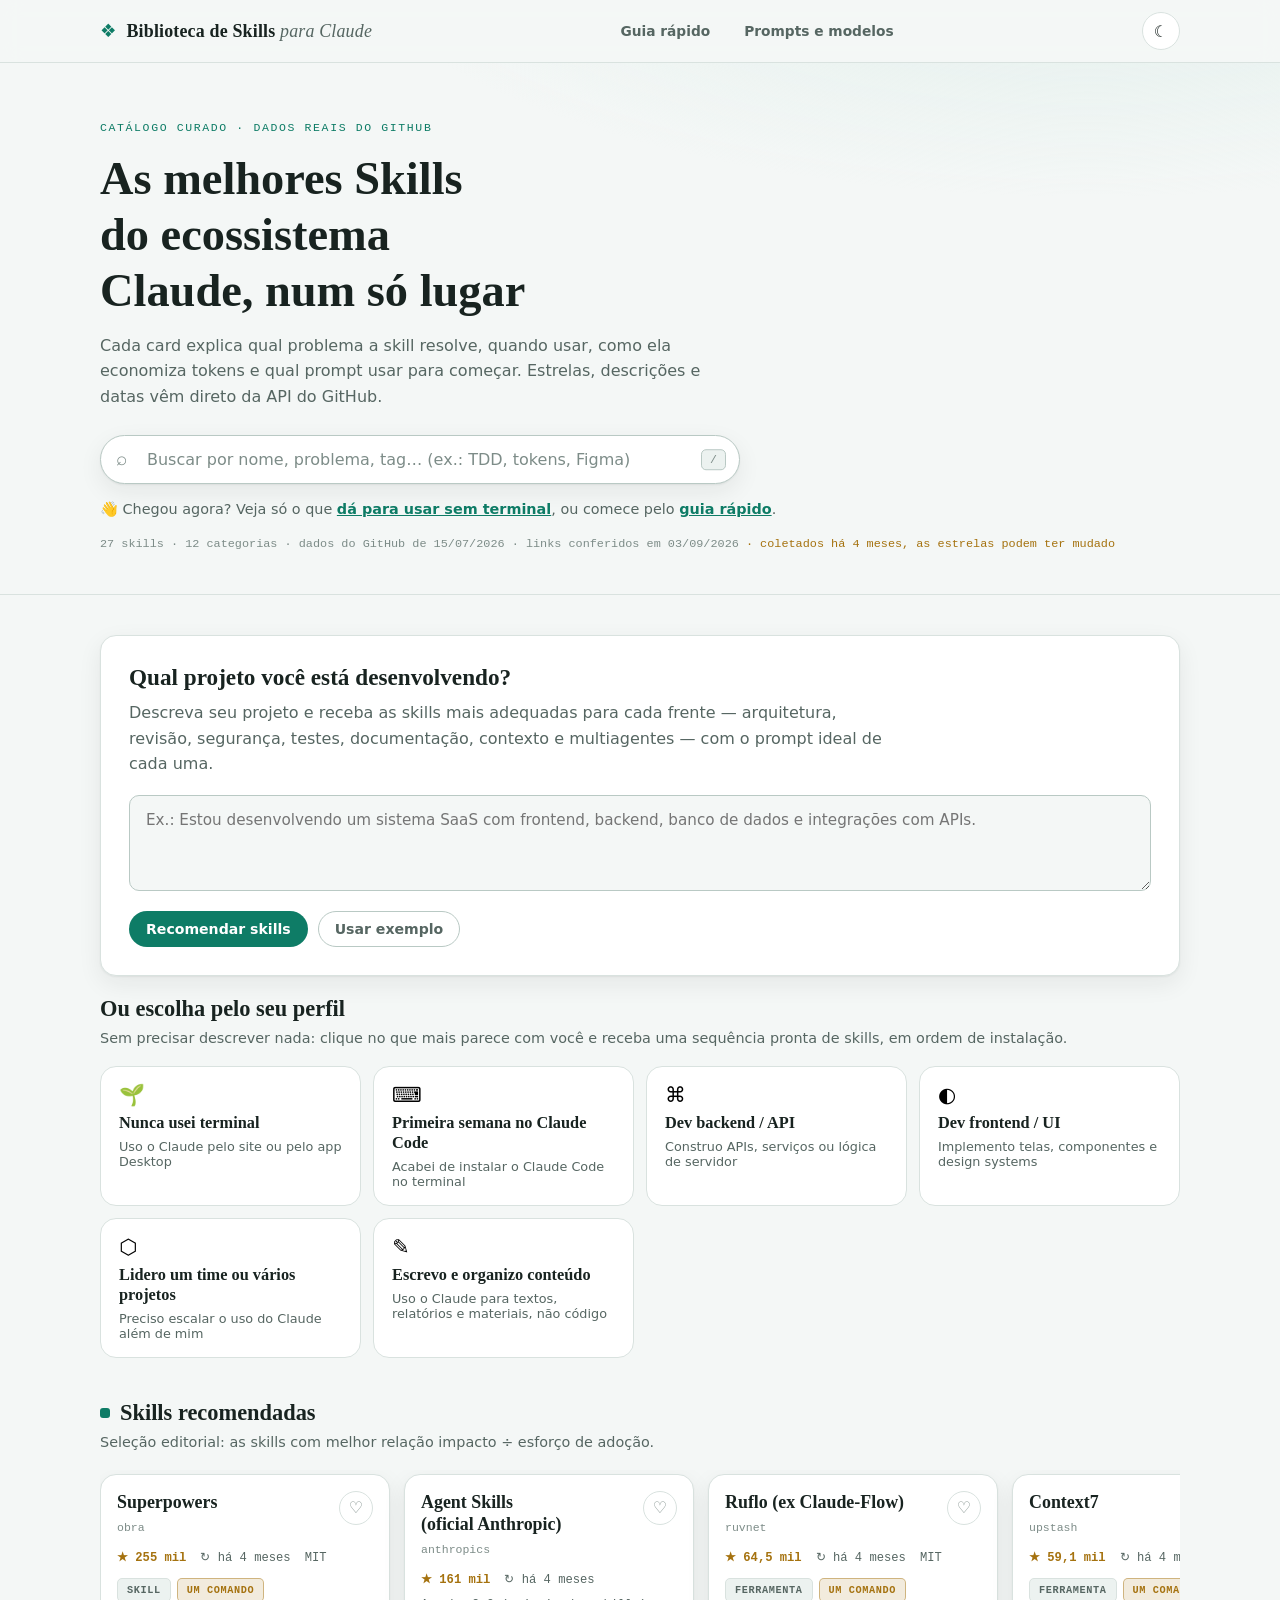
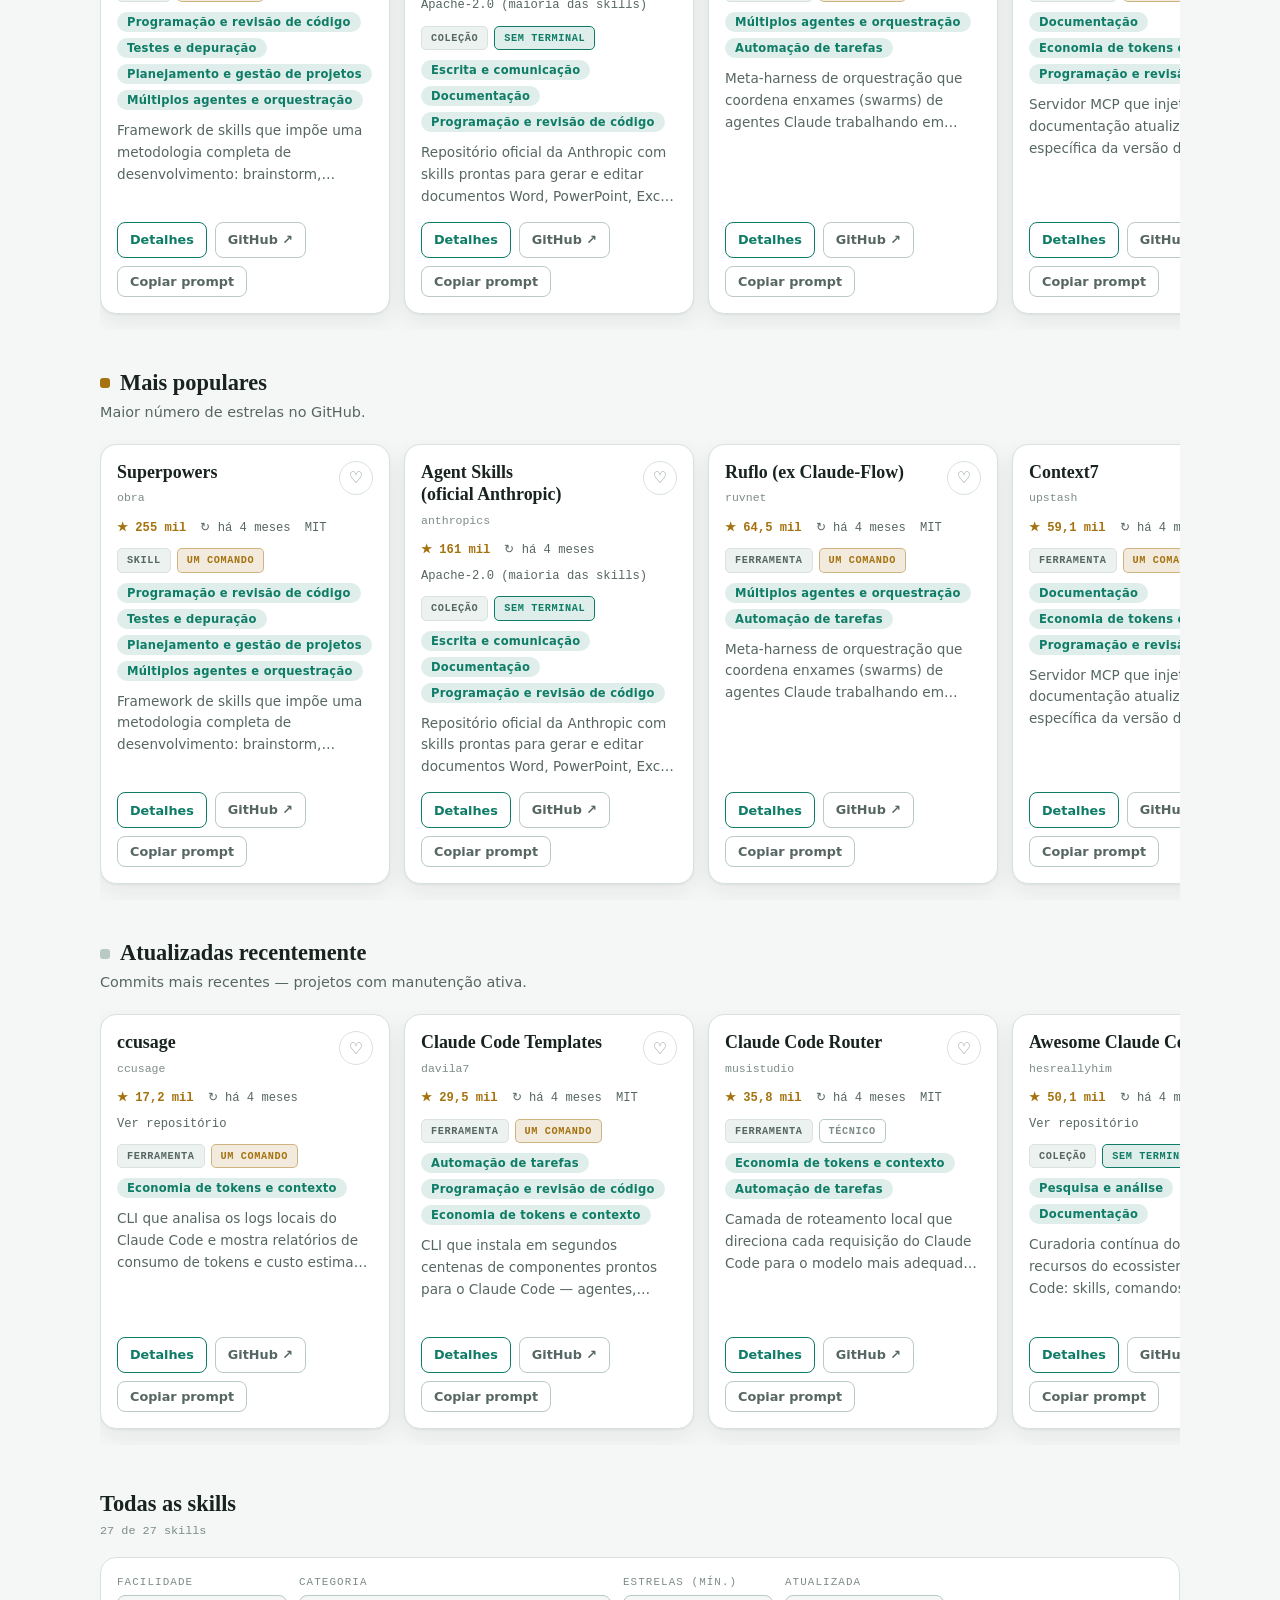
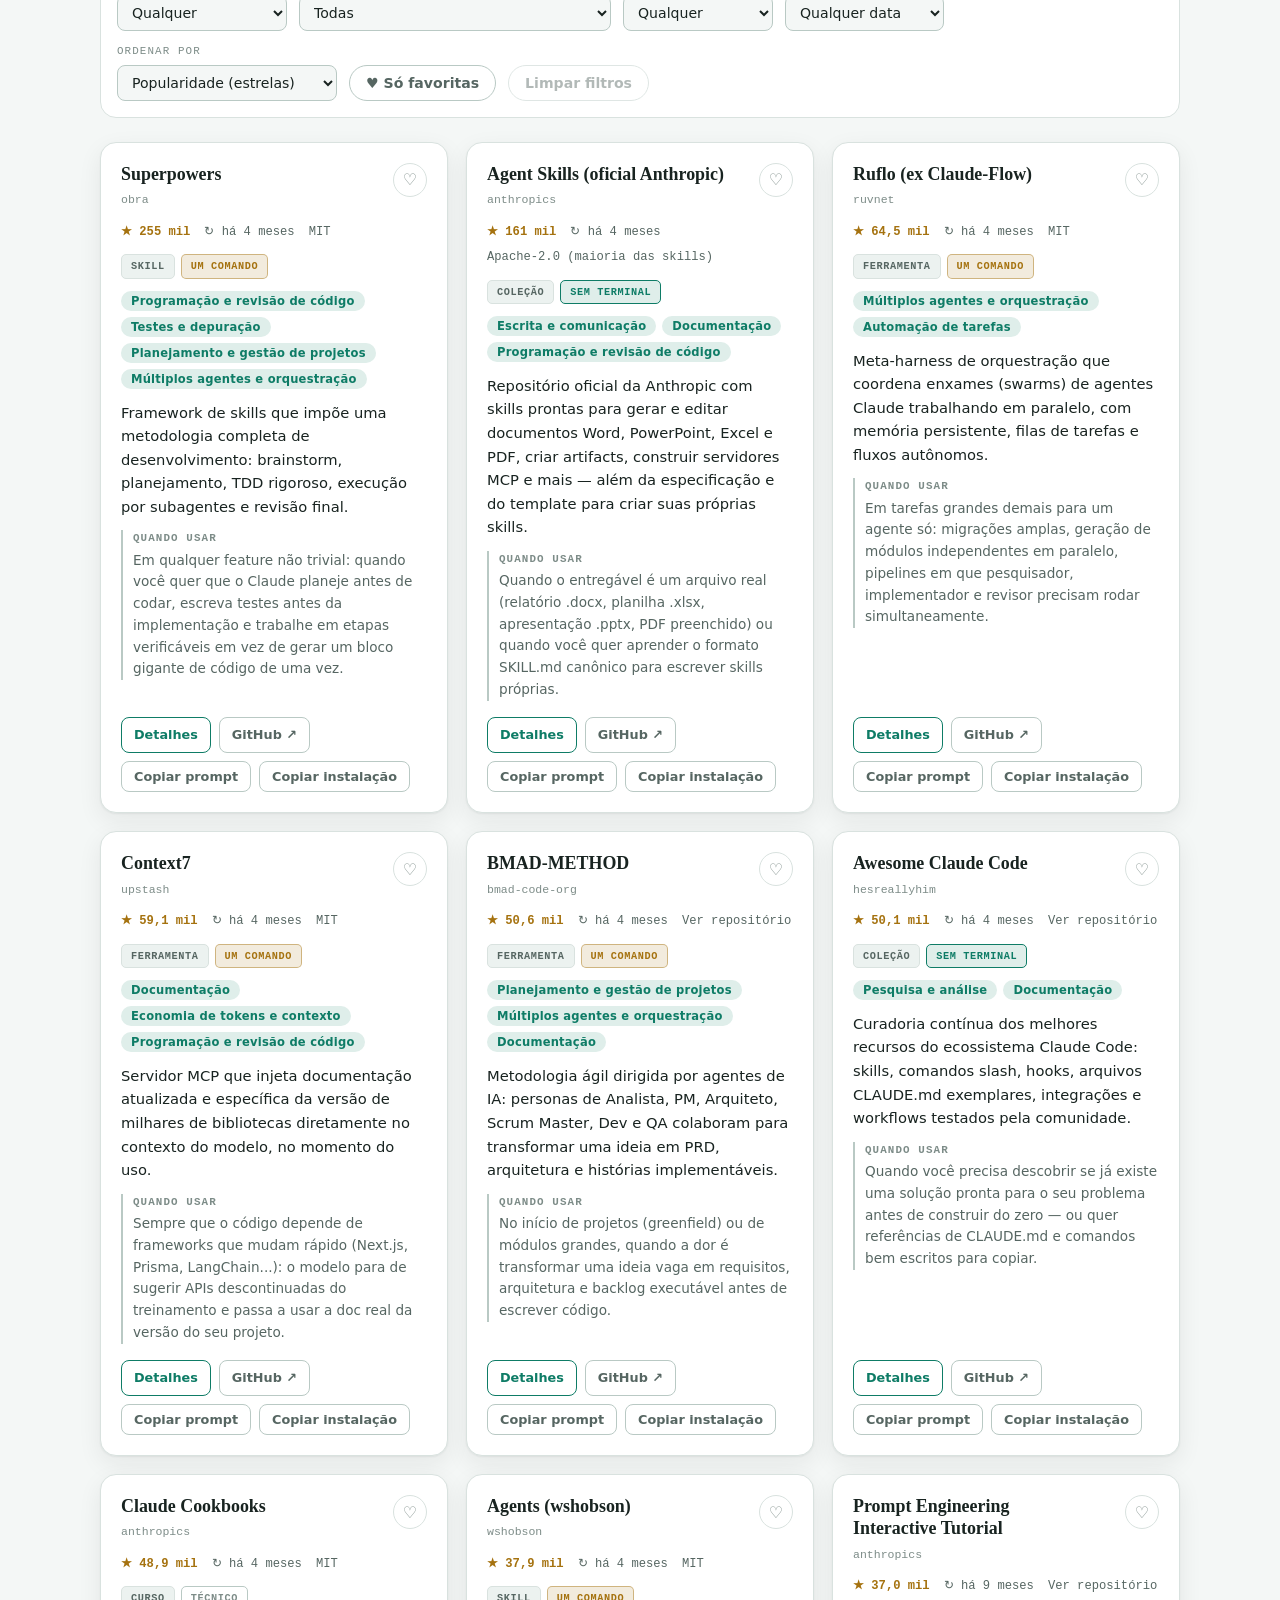
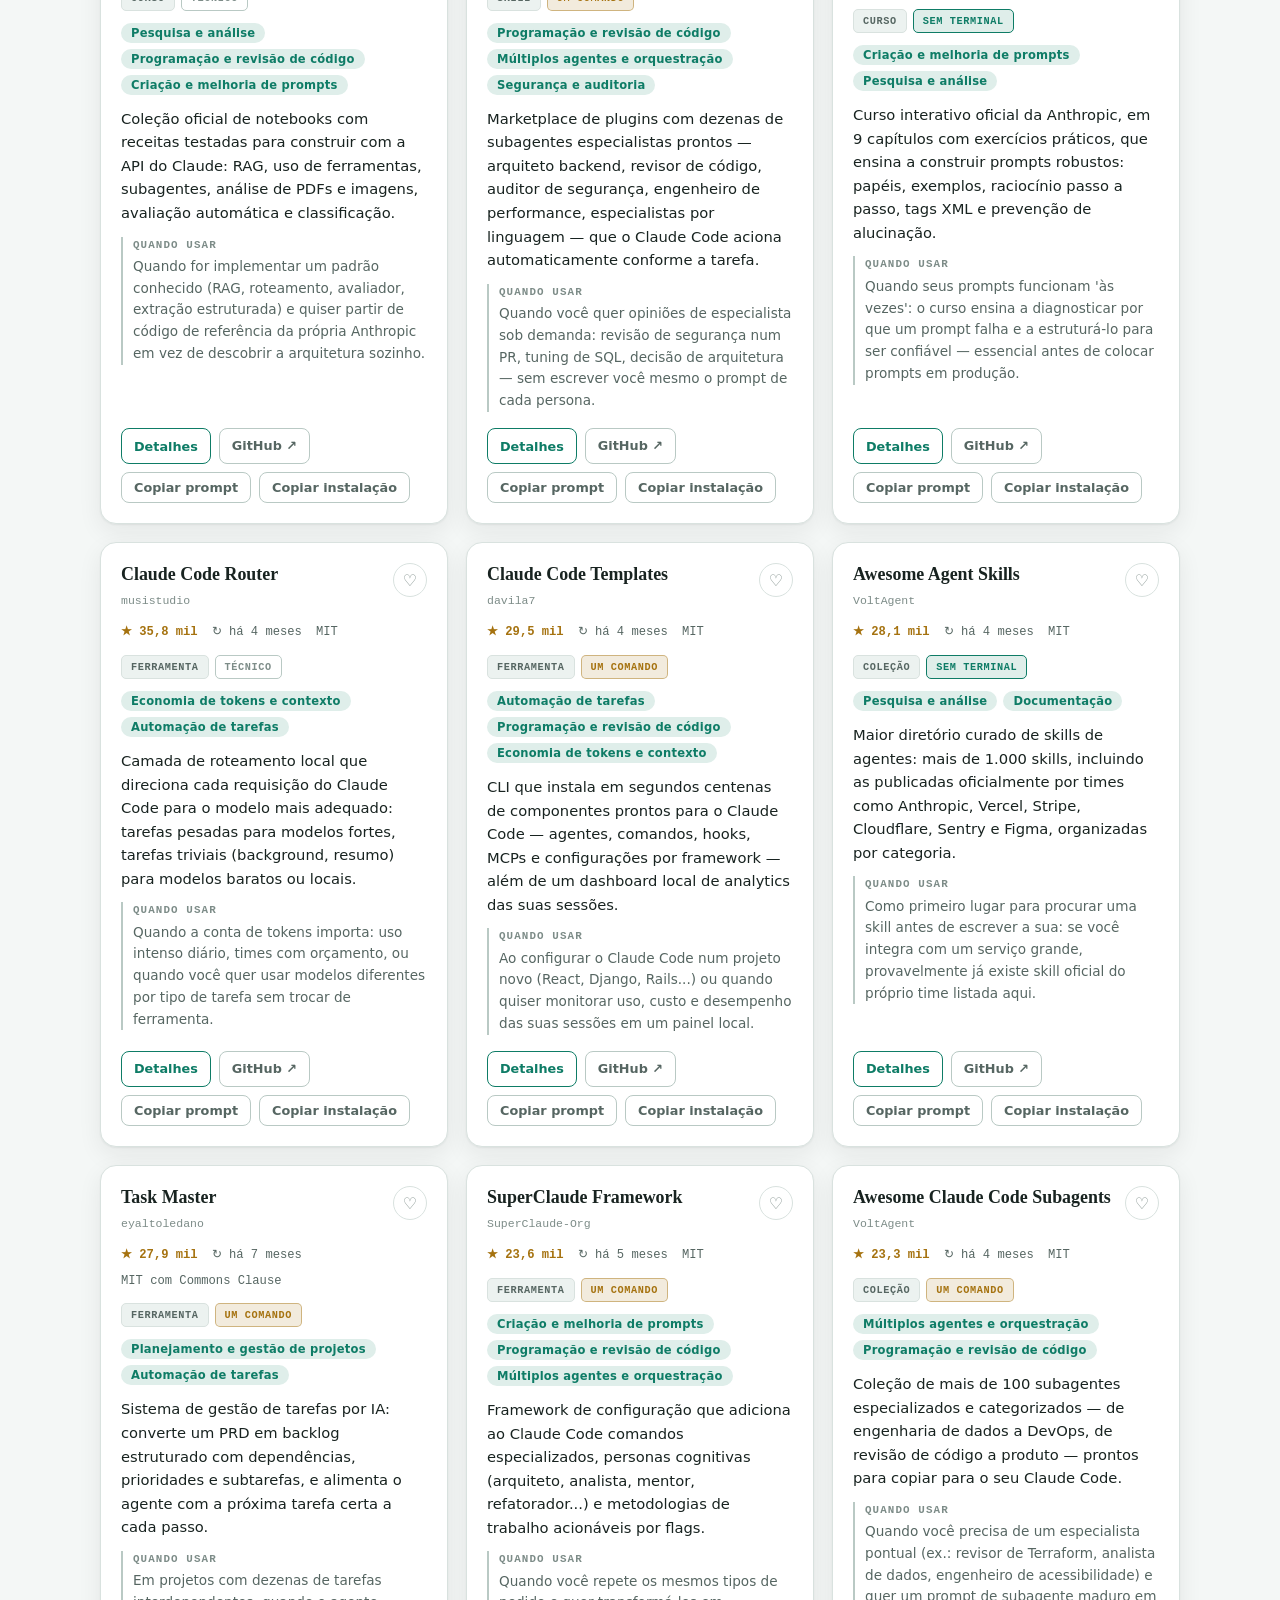
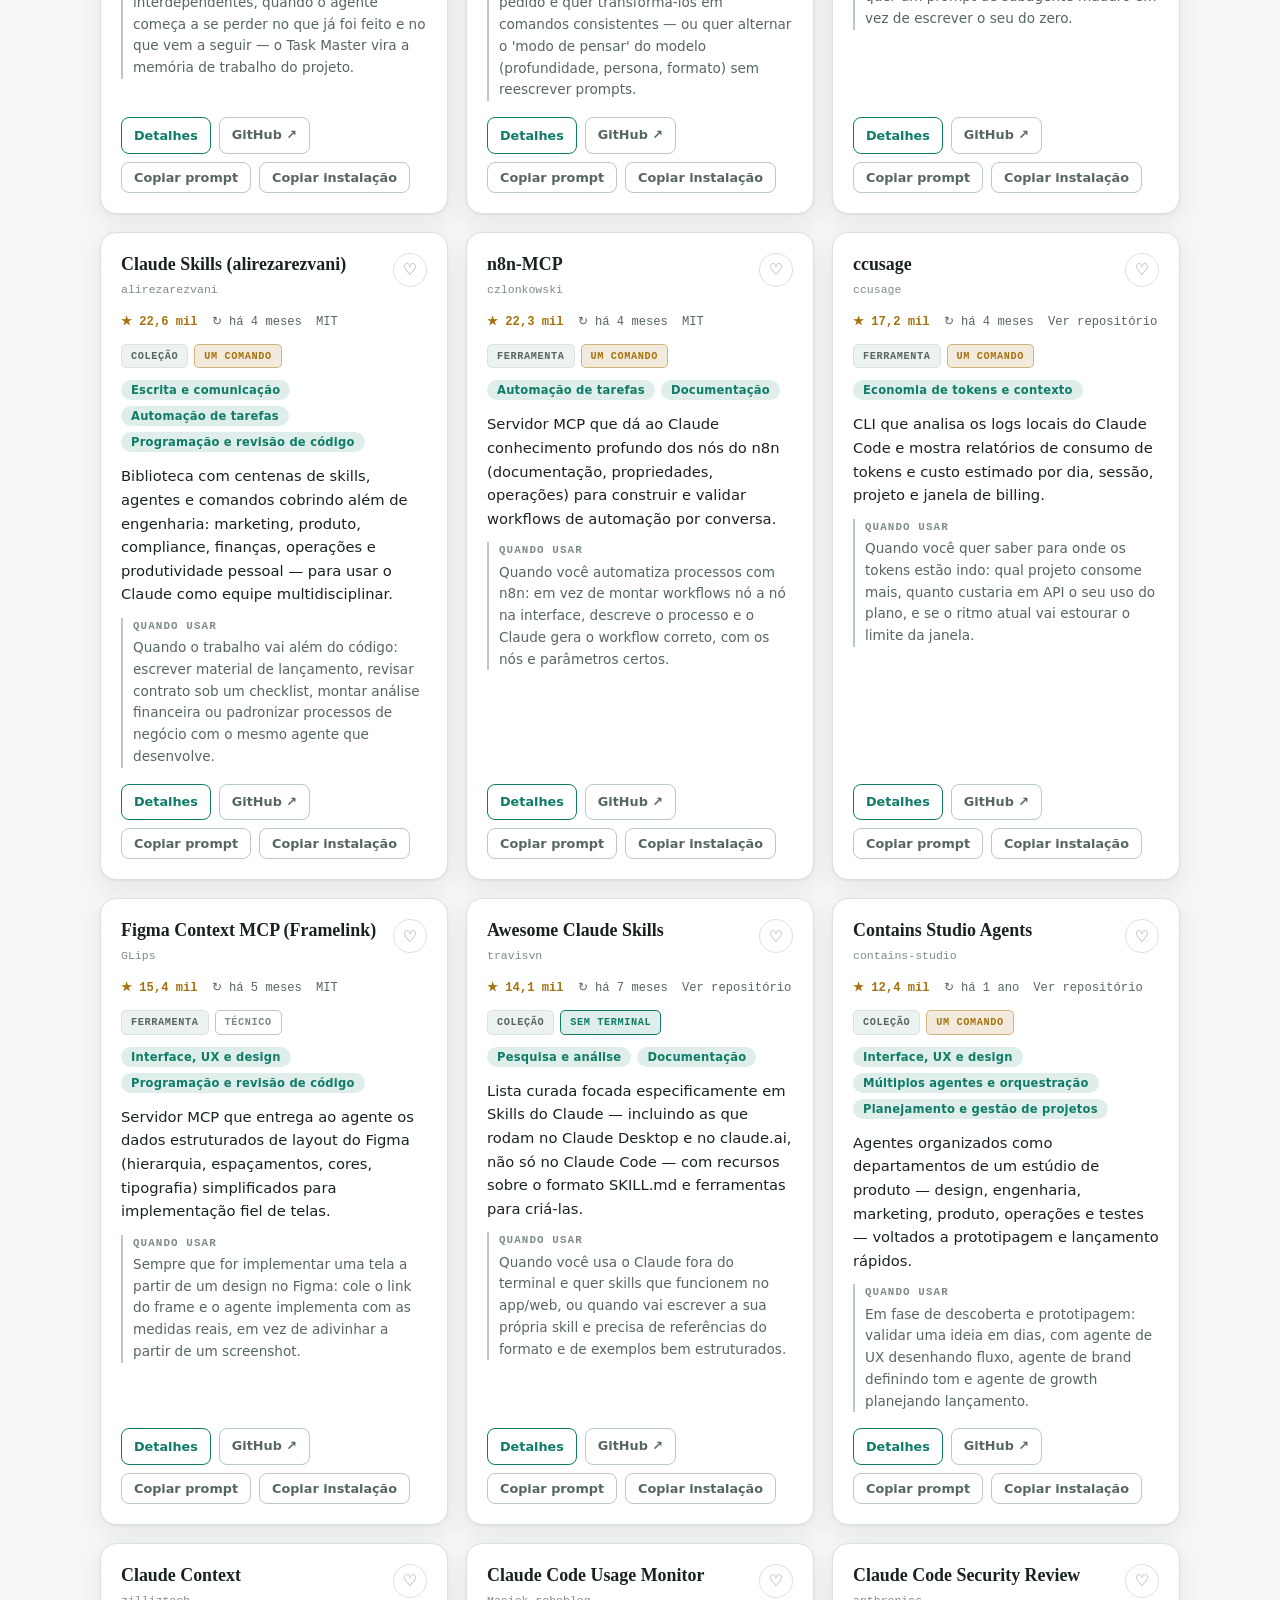
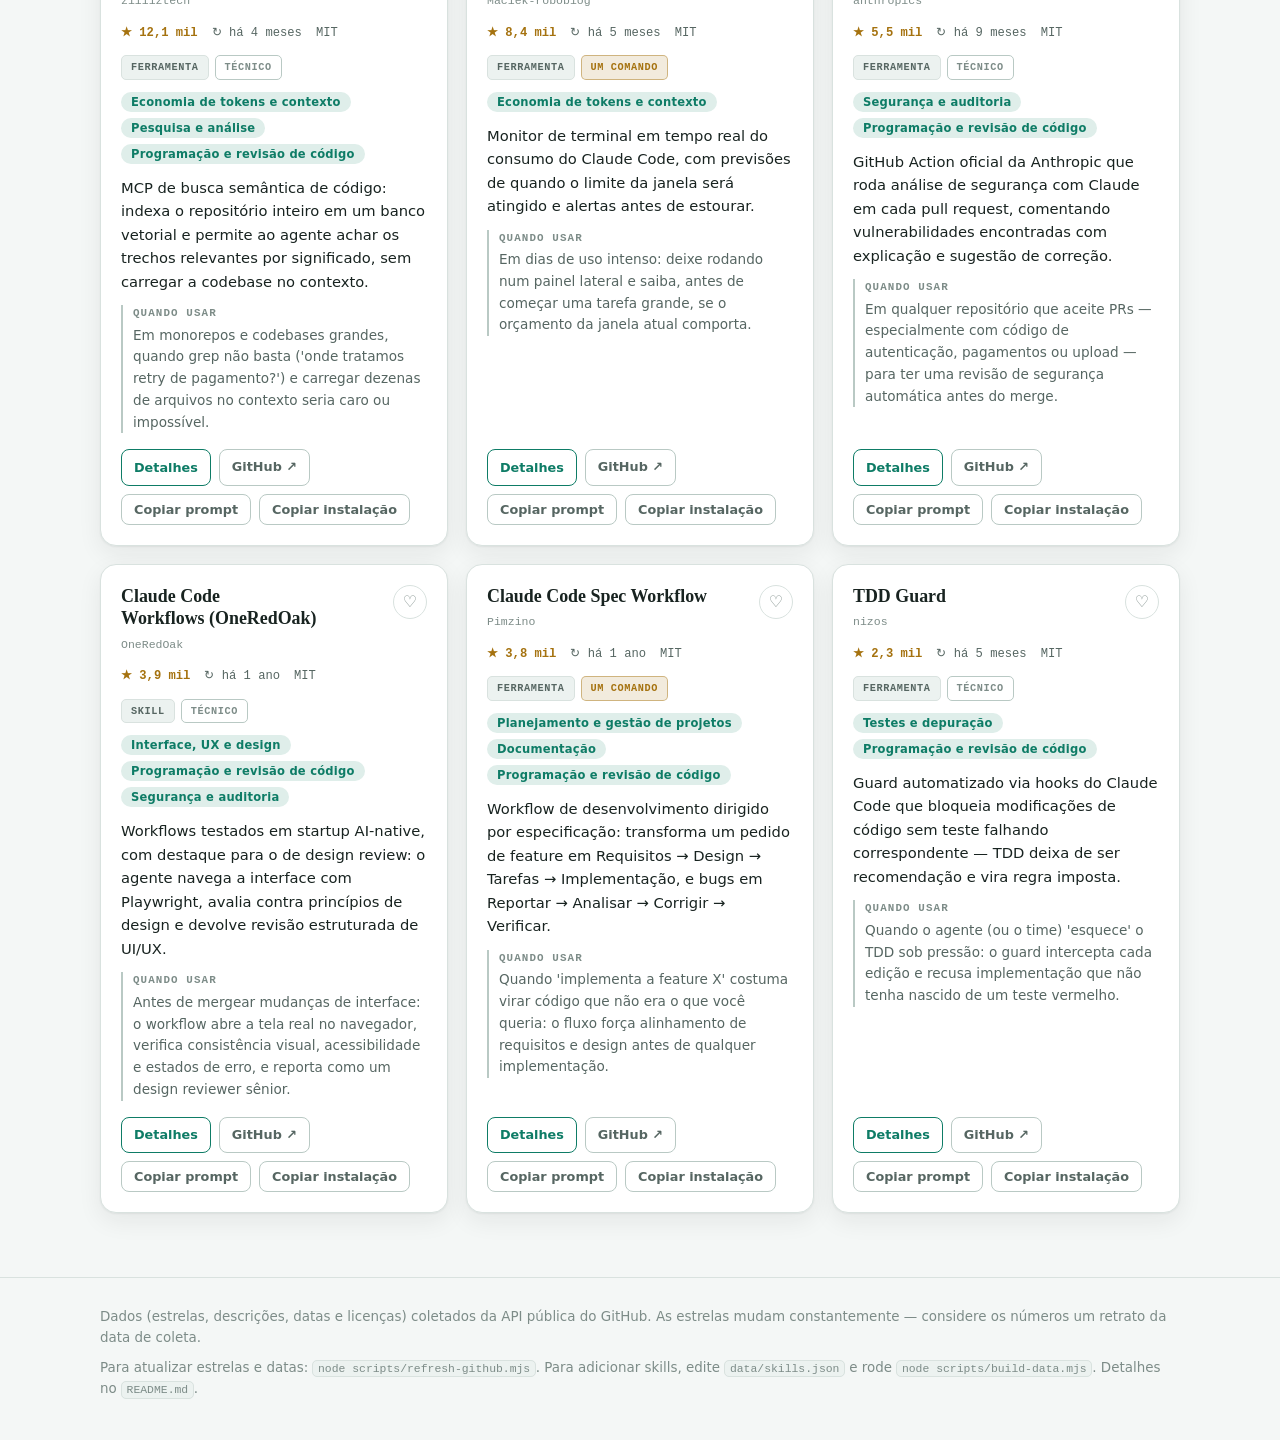
==== commit 1767d409: "Selos de tipo e facilidade nos cards, com filtro para iniciantes Responde as duas dúvidas que mais t" ====
--- a/index.html
+++ b/index.html
@@ -62,6 +62,11 @@
           <input id="campo-busca" type="search" placeholder="Buscar por nome, problema, tag… (ex.: TDD, tokens, Figma)" aria-label="Buscar skills">
           <kbd class="atalho-busca" aria-hidden="true">/</kbd>
         </div>
+        <p class="atalho-iniciante">
+          <span aria-hidden="true">👋</span> Chegou agora? Veja só o que
+          <a href="#facil=facil">dá para usar sem terminal</a>, ou comece pelo
+          <a href="guia.html">guia rápido</a>.
+        </p>
         <p id="meta-dados" class="meta-dados"></p>
       </div>
     </section>
@@ -140,6 +145,12 @@
 
         <div class="filtros" role="group" aria-label="Filtros do catálogo">
           <label class="filtro">
+            <span>Facilidade</span>
+            <select id="filtro-facilidade">
+              <option value="">Qualquer</option>
+            </select>
+          </label>
+          <label class="filtro">
             <span>Categoria</span>
             <select id="filtro-categoria">
               <option value="">Todas</option>
--- a/css/styles.css
+++ b/css/styles.css
@@ -1733,3 +1733,92 @@
 .tarefa-modelo.th { color: var(--acento); background: var(--acento-suave); }
 .tarefa-modelo.ts { color: var(--sobre-acento); background: var(--acento); }
 .tarefa-modelo.to { color: var(--ambar); background: color-mix(in srgb, var(--ambar) 16%, transparent); }
+
+/* dica de fechamento dos exemplos por tarefa */
+.tarefa-dica {
+  margin-top: 12px;
+  padding-top: 12px;
+  border-top: 1px solid var(--borda);
+  font-size: 0.88rem;
+  color: var(--tinta-2);
+}
+.tarefa-dica strong { color: var(--tinta); }
+
+/* com listas mais longas, a pílula fica no topo da linha */
+.tarefa-lista p { display: flex; gap: 4px; align-items: baseline; flex-wrap: wrap; }
+.tarefa-lista .tarefa-modelo { align-self: flex-start; }
+
+/* ============================================================
+   Selos de tipo/facilidade e atalho para iniciantes
+   ============================================================ */
+
+.card-selos {
+  display: flex;
+  flex-wrap: wrap;
+  gap: 6px;
+}
+
+.selo {
+  font-family: var(--mono);
+  font-size: 0.64rem;
+  font-weight: 700;
+  text-transform: uppercase;
+  letter-spacing: 0.06em;
+  padding: 3px 9px;
+  border-radius: 5px;
+  border: 1px solid transparent;
+}
+
+.selo-tipo {
+  color: var(--tinta-2);
+  background: var(--superficie-2);
+  border-color: var(--borda);
+}
+
+/* facilidade: verde = dá pra usar hoje, âmbar = um comando, cinza = técnico */
+.selo-facil {
+  color: var(--acento);
+  background: var(--acento-suave);
+  border-color: var(--acento);
+}
+
+.selo-medio {
+  color: var(--ambar);
+  background: color-mix(in srgb, var(--ambar) 14%, transparent);
+  border-color: color-mix(in srgb, var(--ambar) 45%, transparent);
+}
+
+.selo-tecnico {
+  color: var(--tinta-3);
+  background: transparent;
+  border-color: var(--borda-forte);
+}
+
+.atalho-iniciante {
+  margin-top: 14px;
+  font-size: 0.9rem;
+  color: var(--tinta-2);
+}
+
+.atalho-iniciante a {
+  color: var(--acento);
+  font-weight: 600;
+}
+
+/* explicação da facilidade dentro do modal */
+.modal-facilidade {
+  margin-top: 14px;
+  padding: 12px 14px;
+  border-radius: var(--raio);
+  border: 1px solid var(--borda);
+  border-left-width: 3px;
+  background: var(--fundo);
+  font-size: 0.9rem;
+  color: var(--tinta-2);
+}
+
+.modal-facilidade strong { color: var(--tinta); }
+
+.selo-facil-borda { border-left-color: var(--acento); }
+.selo-medio-borda { border-left-color: var(--ambar); }
+.selo-tecnico-borda { border-left-color: var(--borda-forte); }
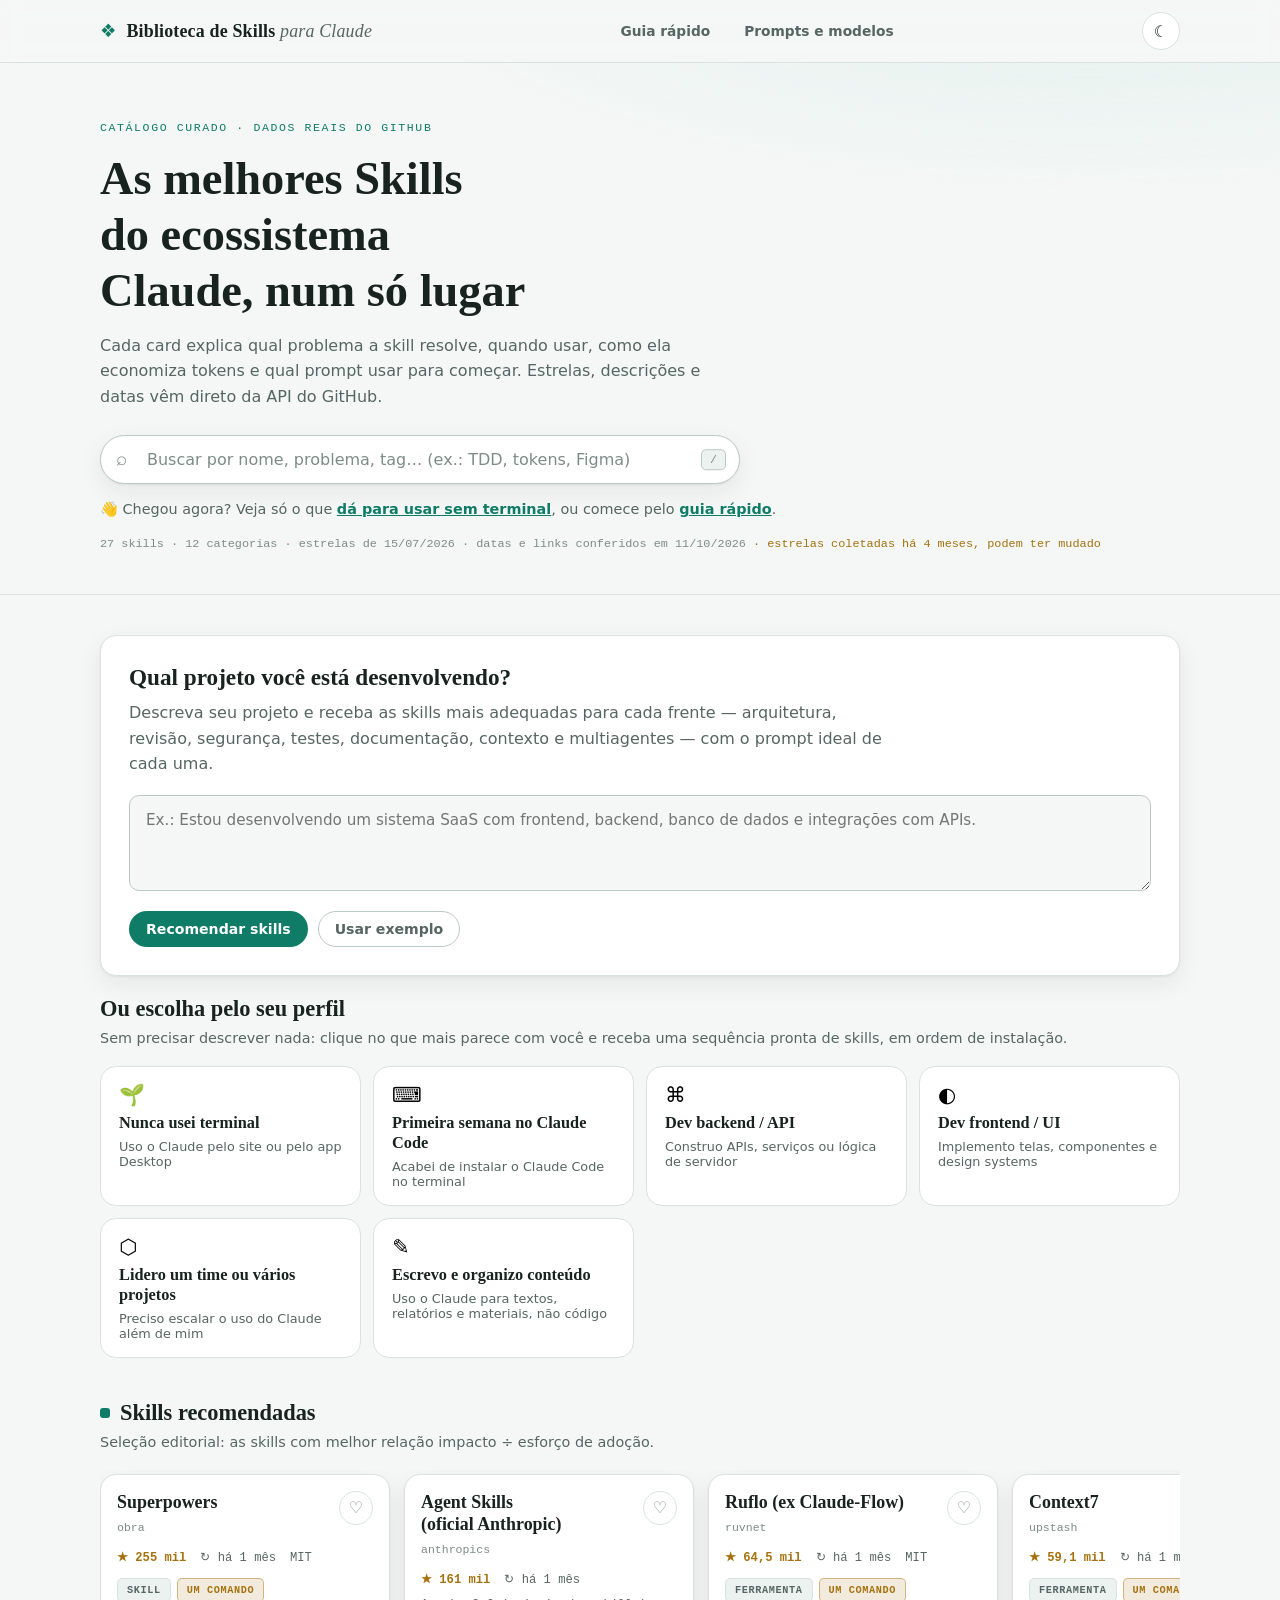
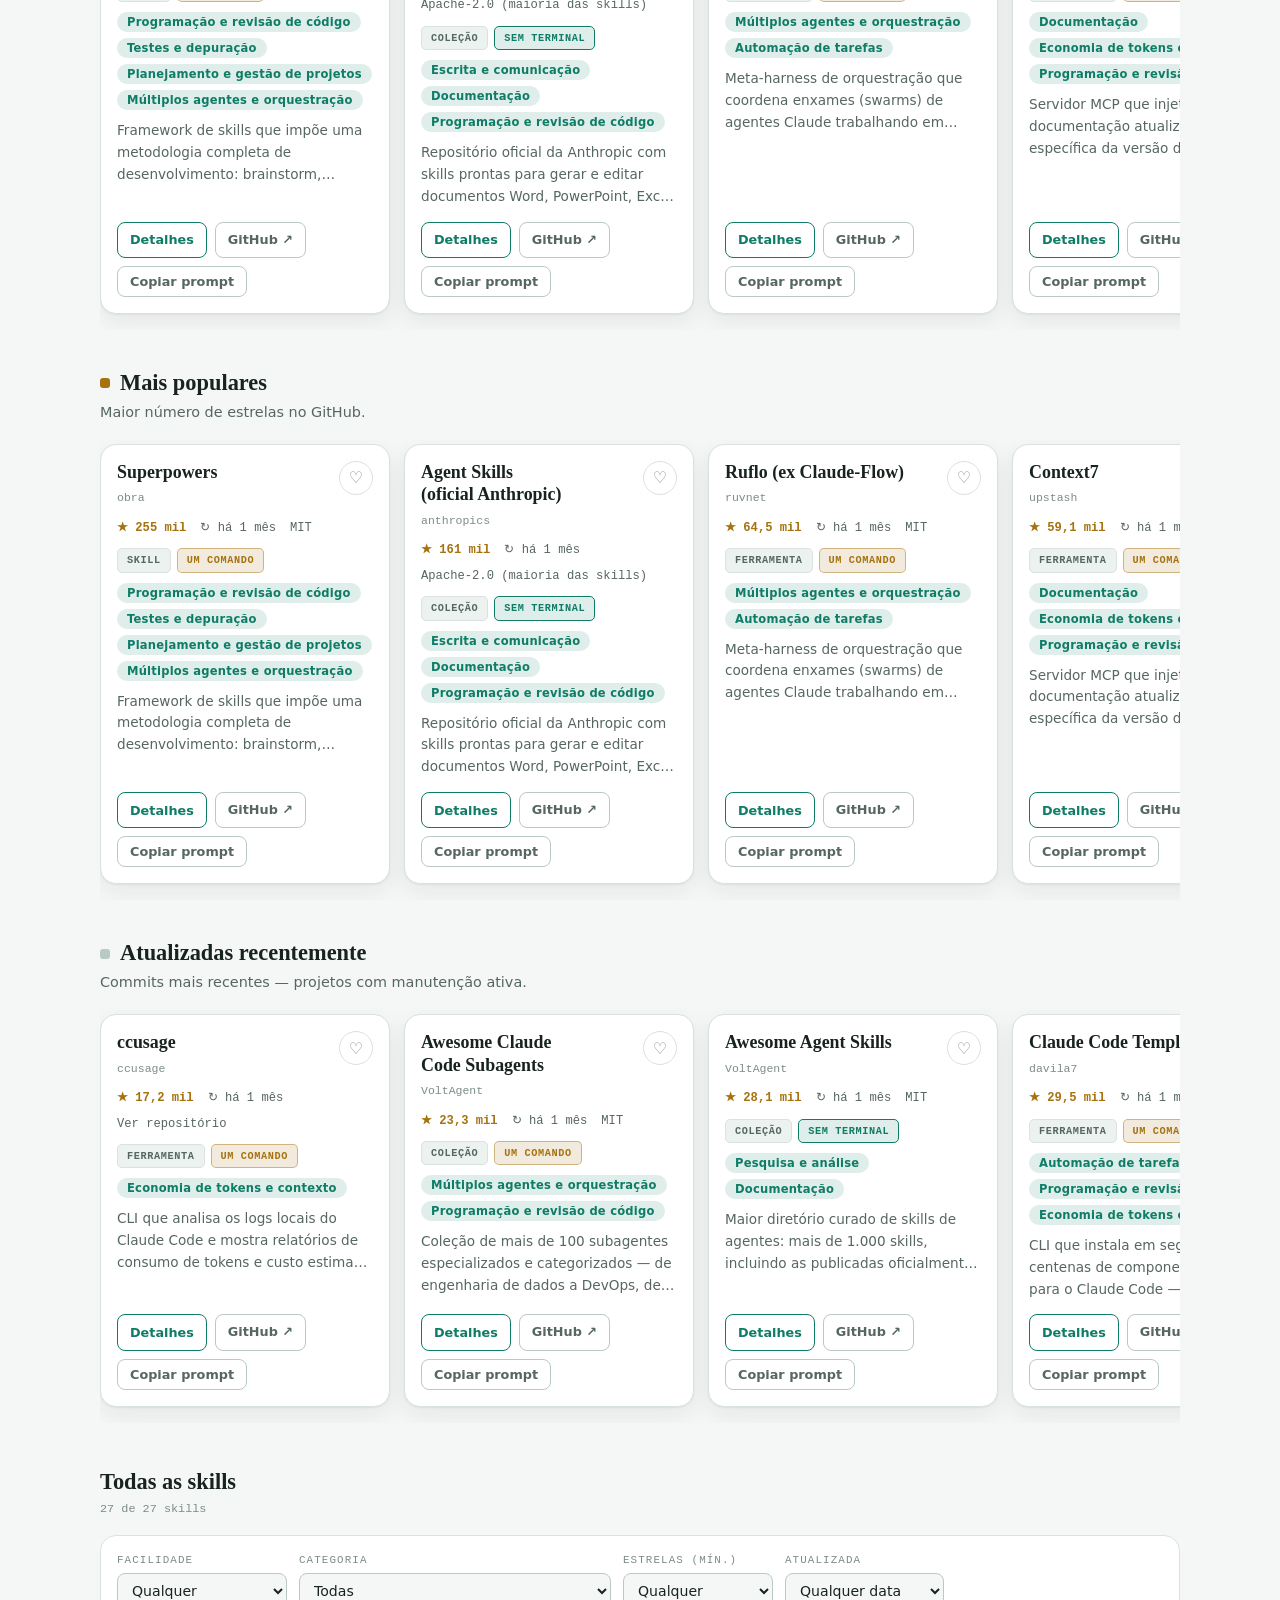
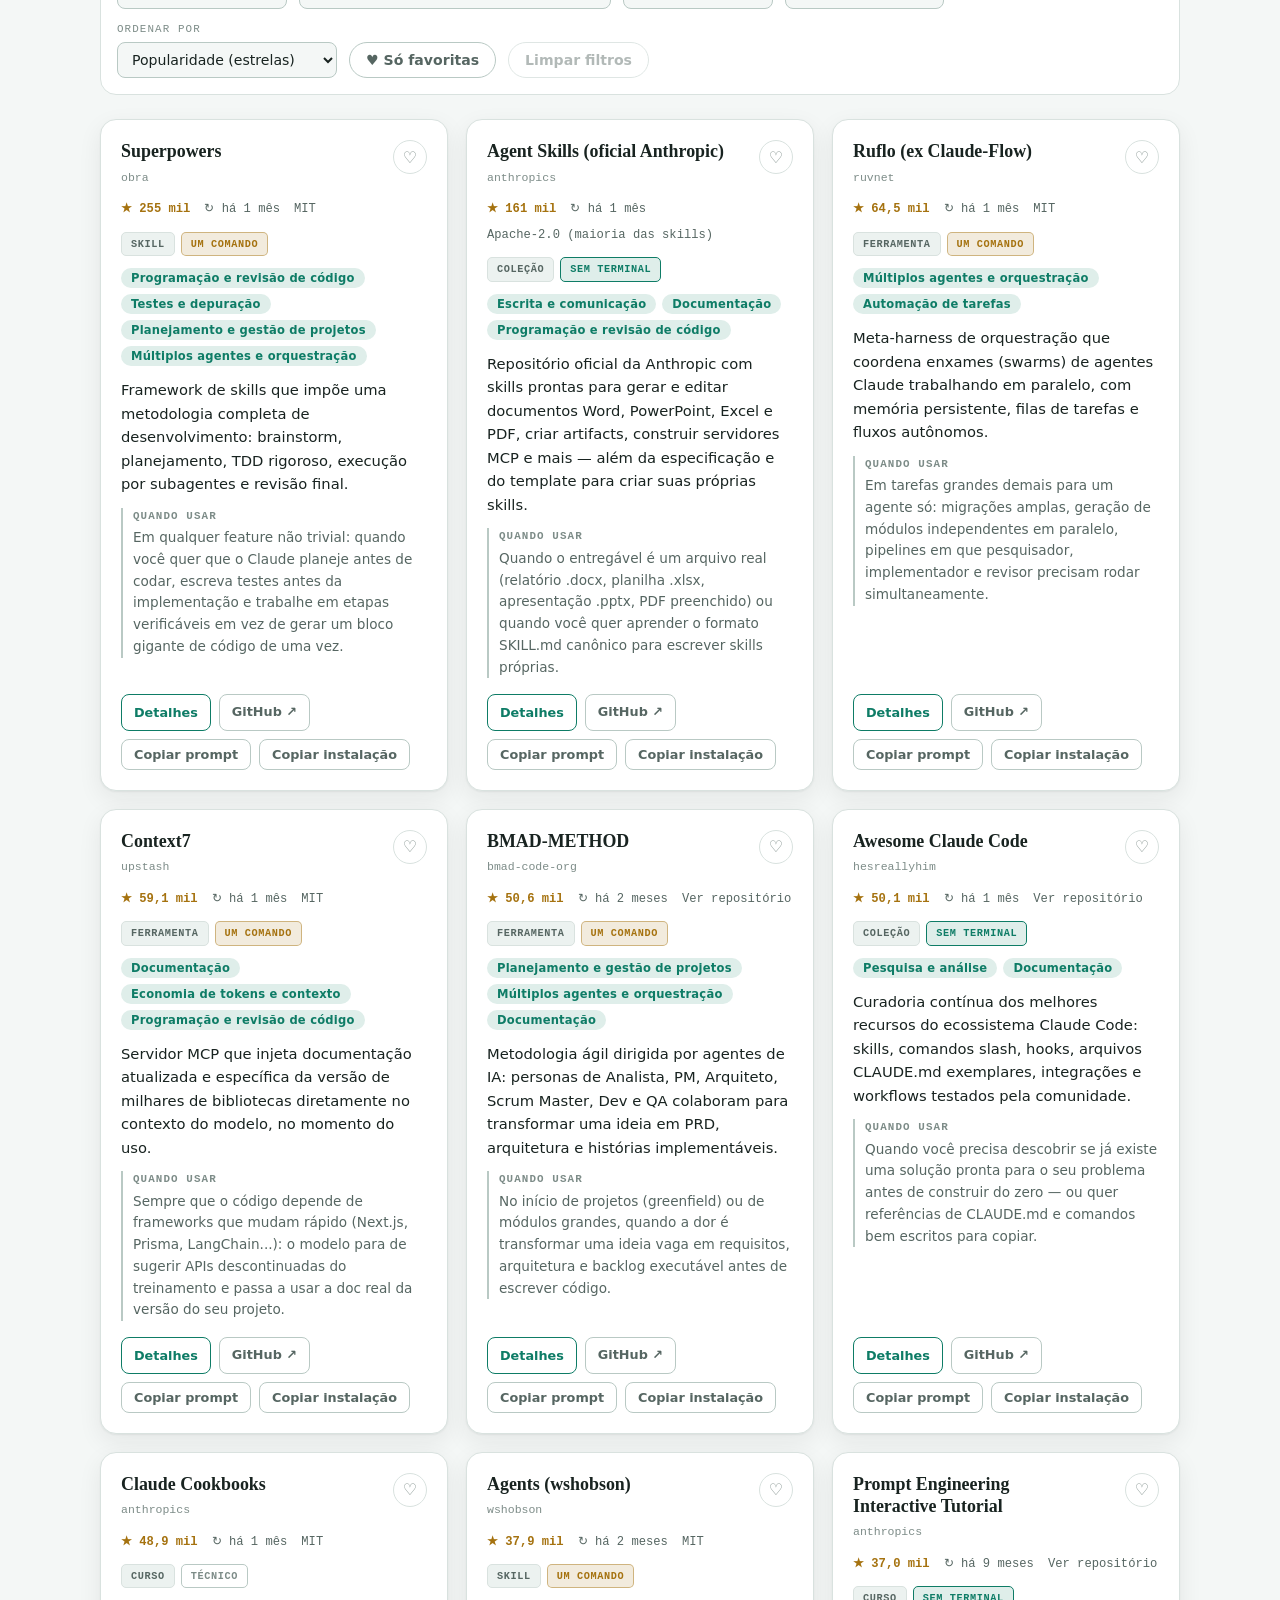
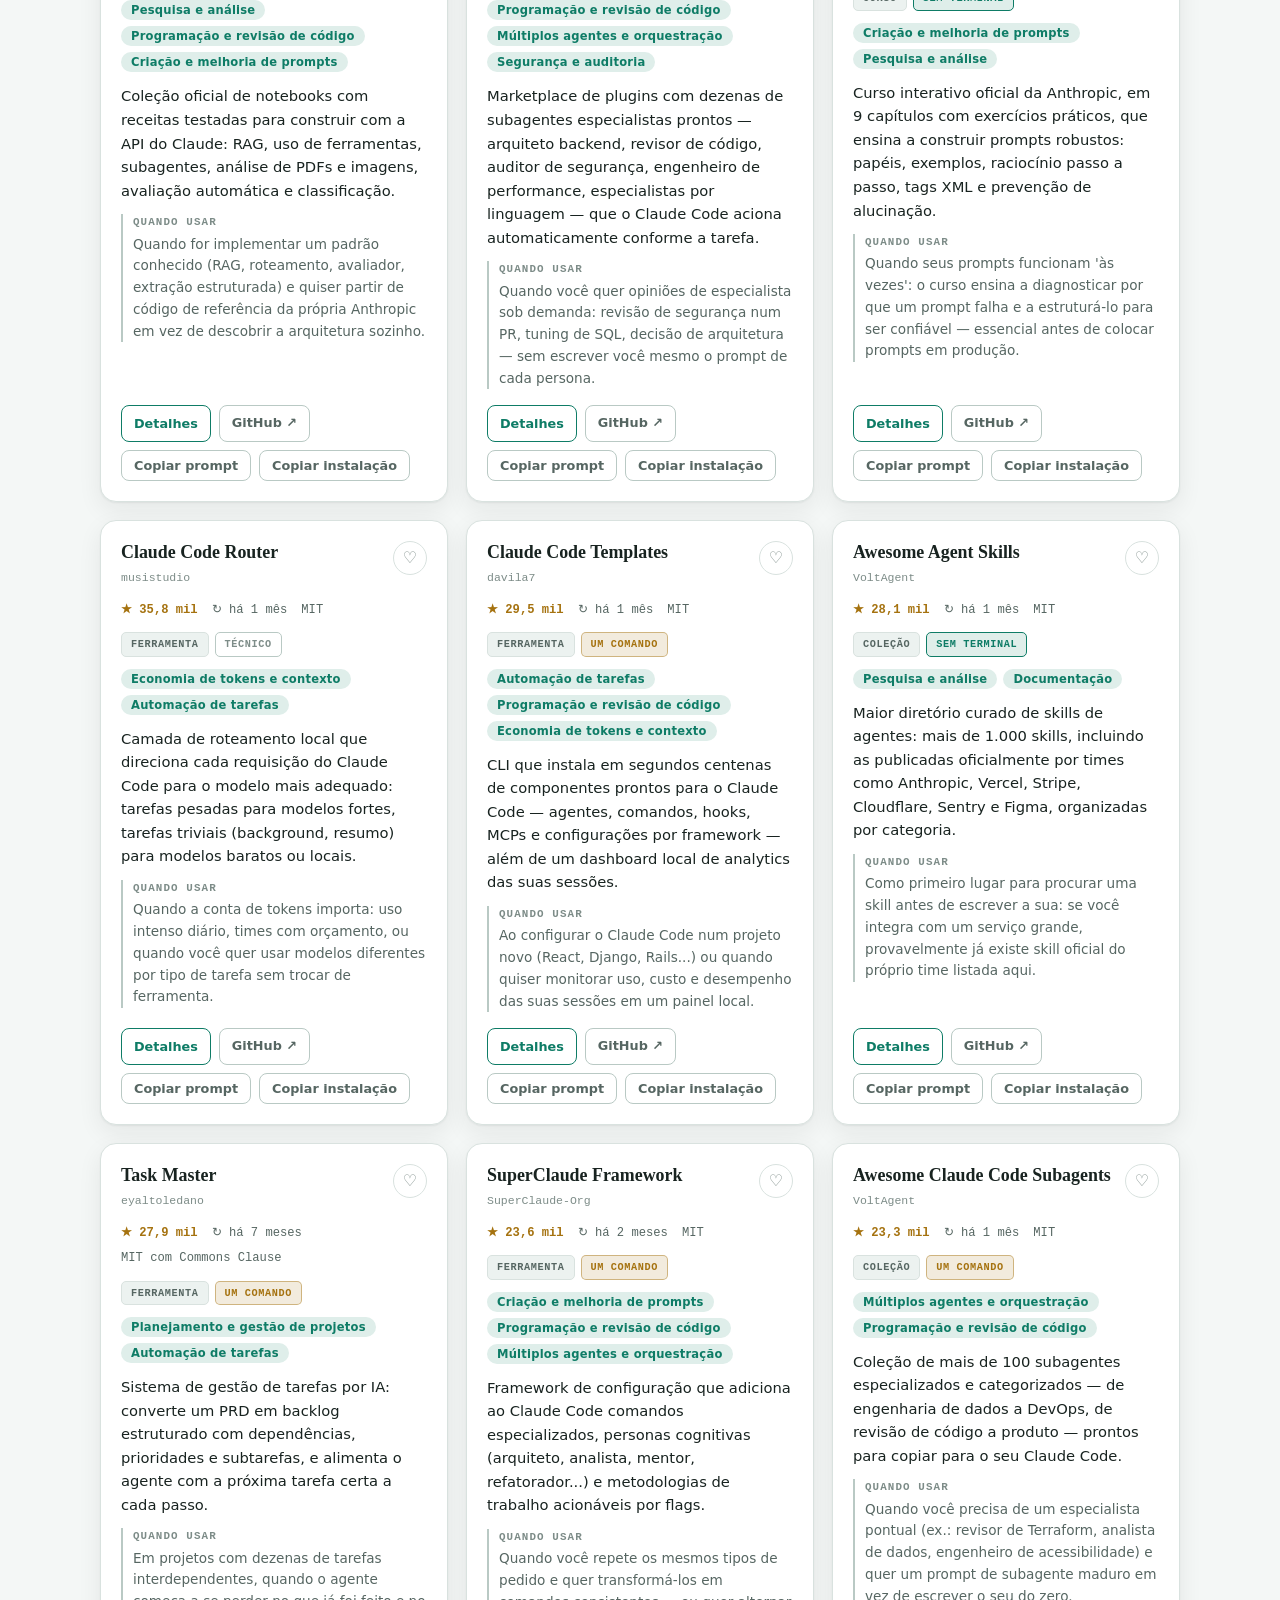
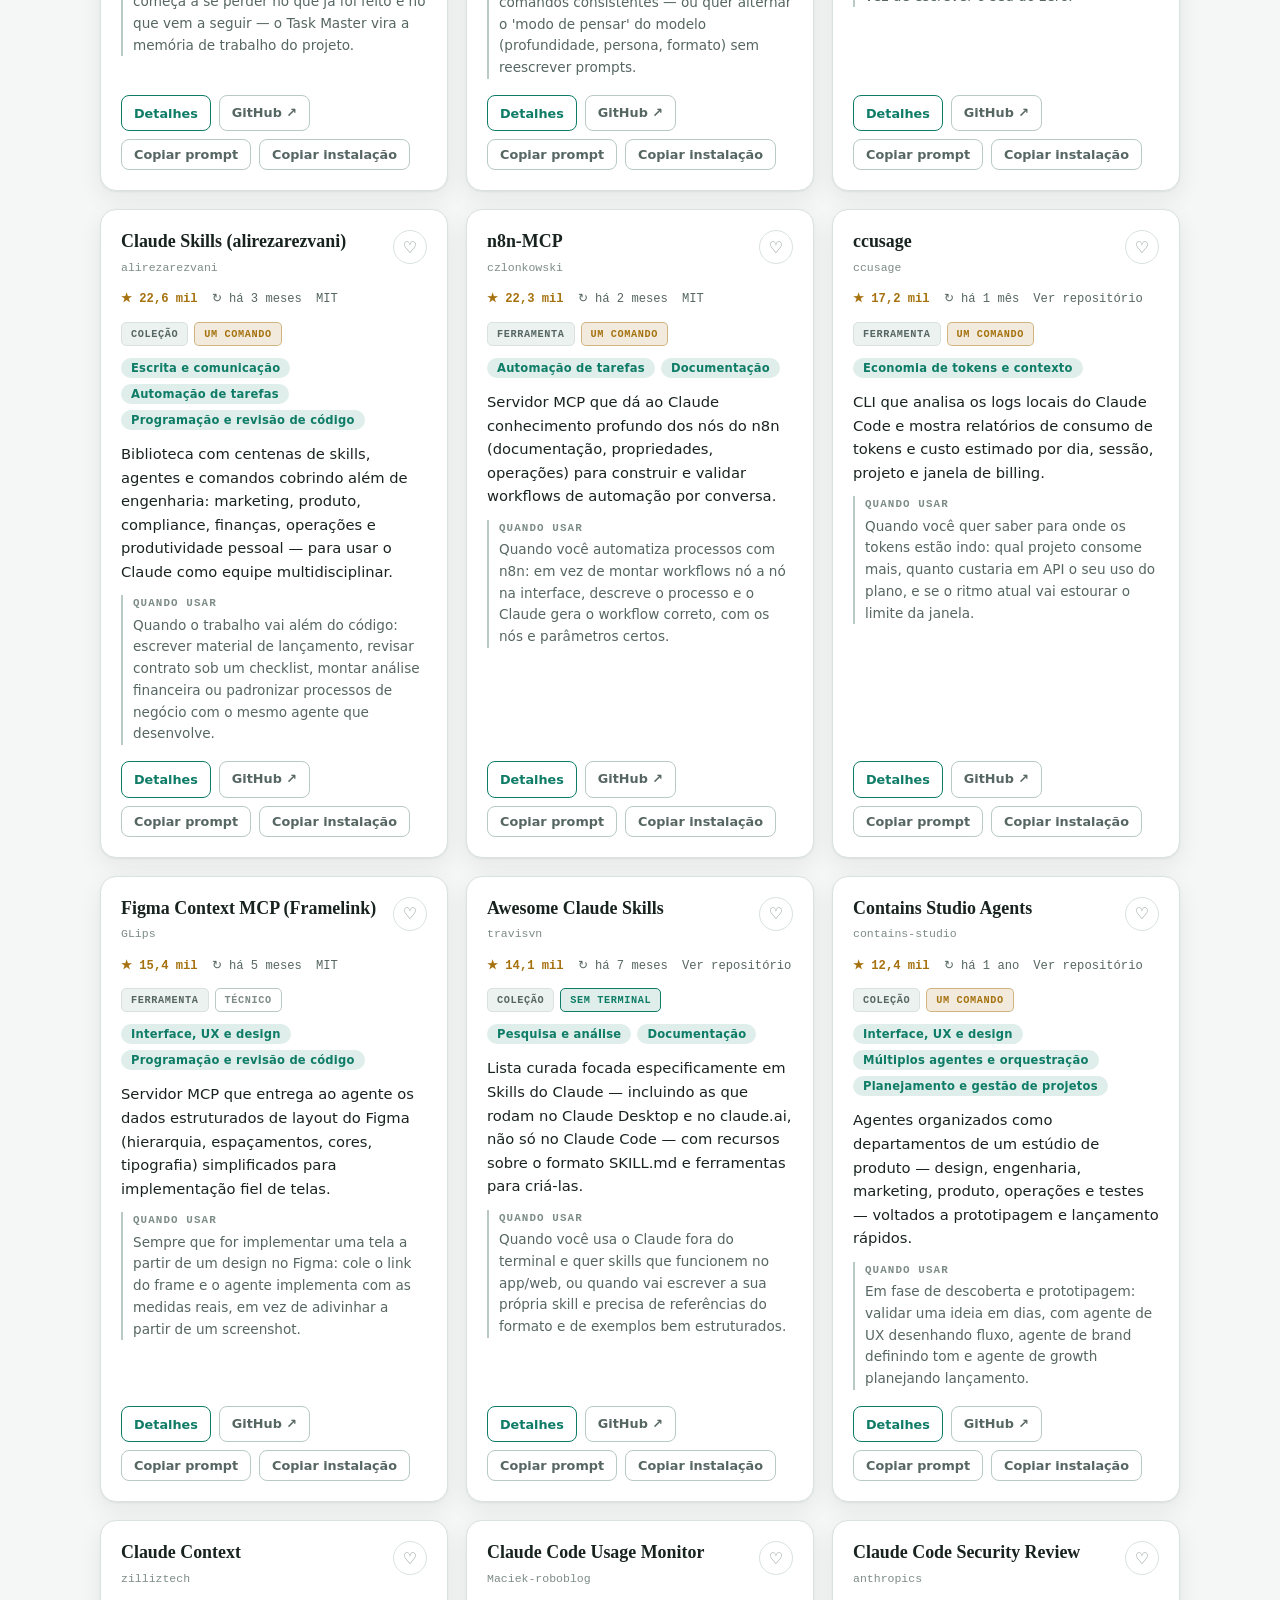
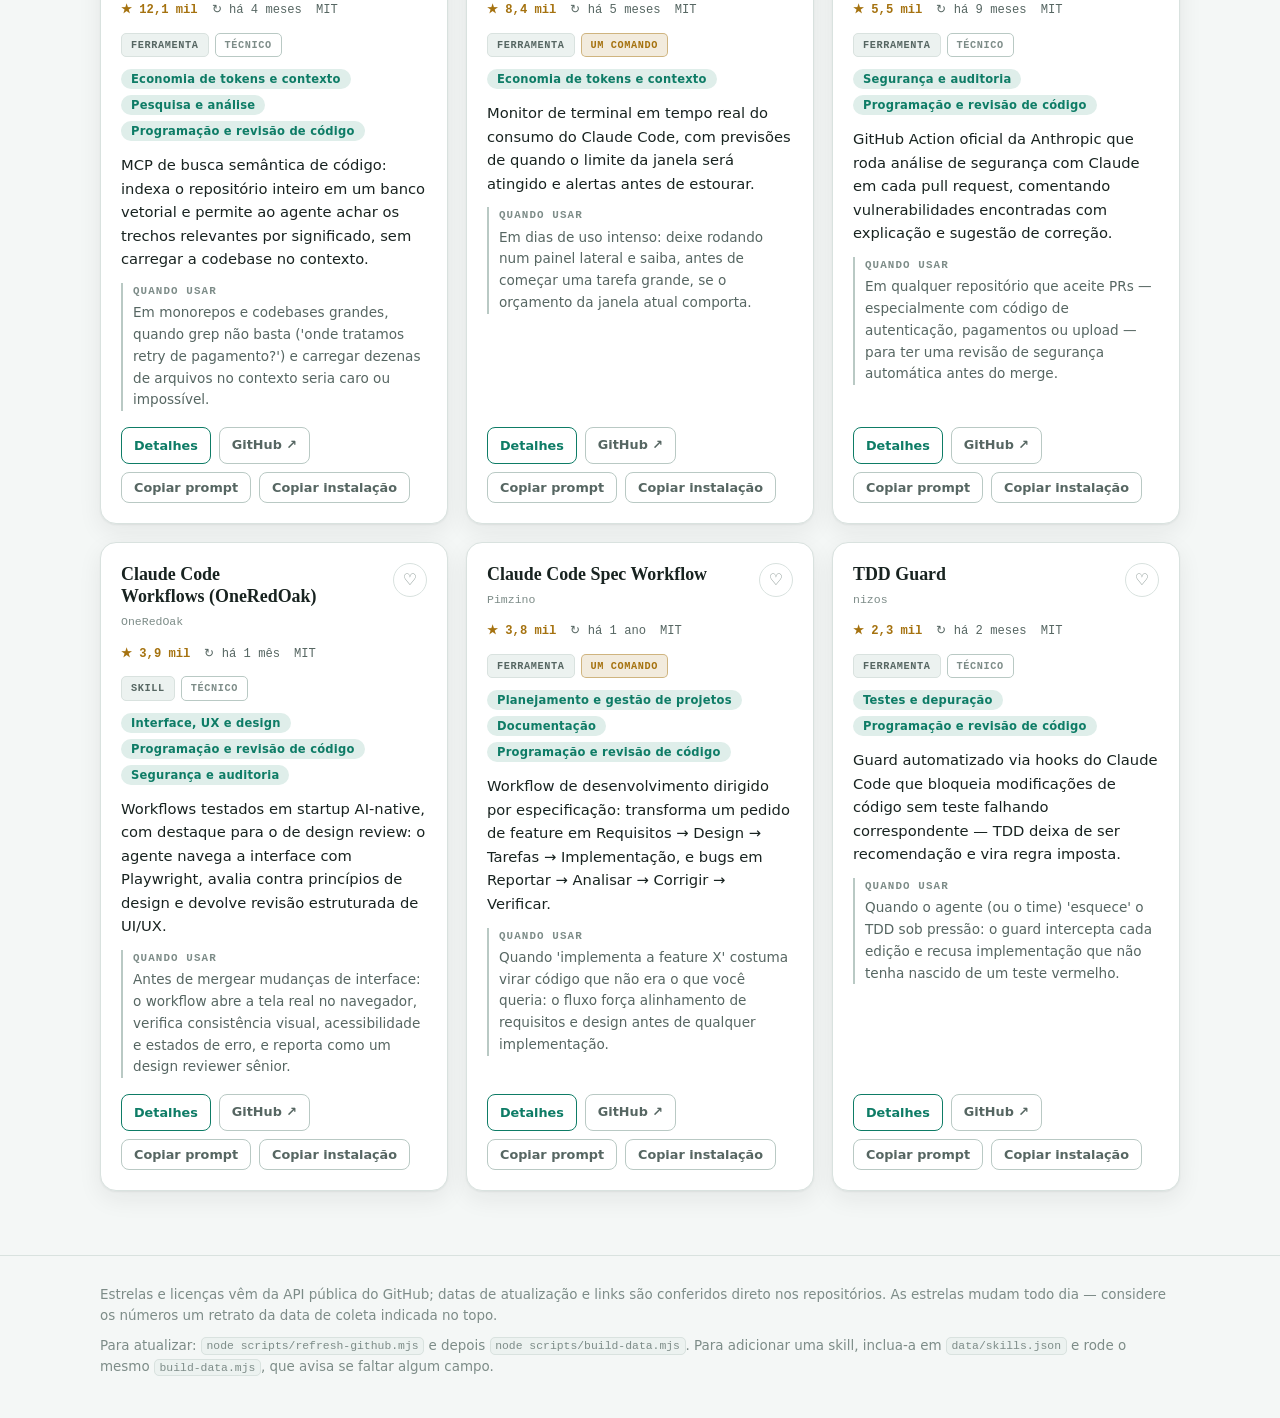
==== commit 2b25464a: "Atualiza datas pelo git e modelos para a geração 5.5 Dados: - refresh-github.mjs ganha um plano B: q" ====
--- a/index.html
+++ b/index.html
@@ -197,11 +197,14 @@
   <footer class="rodape">
     <div class="container">
       <p>
-        Dados (estrelas, descrições, datas e licenças) coletados da API pública do GitHub.
-        As estrelas mudam constantemente — considere os números um retrato da data de coleta.
+        Estrelas e licenças vêm da API pública do GitHub; datas de atualização e links são
+        conferidos direto nos repositórios. As estrelas mudam todo dia — considere os números
+        um retrato da data de coleta indicada no topo.
       </p>
       <p>
-        Para atualizar estrelas e datas: <code>node scripts/refresh-github.mjs</code>. Para adicionar skills, edite <code>data/skills.json</code> e rode <code>node scripts/build-data.mjs</code>. Detalhes no <code>README.md</code>.
+        Para atualizar: <code>node scripts/refresh-github.mjs</code> e depois
+        <code>node scripts/build-data.mjs</code>. Para adicionar uma skill, inclua-a em
+        <code>data/skills.json</code> e rode o mesmo <code>build-data.mjs</code>, que avisa se faltar algum campo.
       </p>
     </div>
   </footer>
--- a/css/styles.css
+++ b/css/styles.css
@@ -1822,3 +1822,28 @@
 .selo-facil-borda { border-left-color: var(--acento); }
 .selo-medio-borda { border-left-color: var(--ambar); }
 .selo-tecnico-borda { border-left-color: var(--borda-forte); }
+
+/* selo "comece por aqui" no card recomendado da criação de habilidade */
+.selo-rec {
+  display: inline-block;
+  font-family: var(--mono);
+  font-size: 0.62rem;
+  font-weight: 700;
+  text-transform: uppercase;
+  letter-spacing: 0.07em;
+  color: var(--sobre-acento);
+  background: var(--acento);
+  padding: 3px 8px;
+  border-radius: 999px;
+  vertical-align: middle;
+  margin-left: 6px;
+}
+
+/* passos sem etiqueta de tela usam o espaço todo */
+.wt-passo > p:first-child { margin-top: 0; }
+
+/* cabeçalho nunca empurra o botão de tema para fora da tela */
+.topo-inner { min-width: 0; }
+.marca { min-width: 0; flex-shrink: 1; }
+.nav-topo { min-width: 0; flex-shrink: 1; flex-wrap: wrap; justify-content: flex-end; }
+.btn-tema { flex: none; }
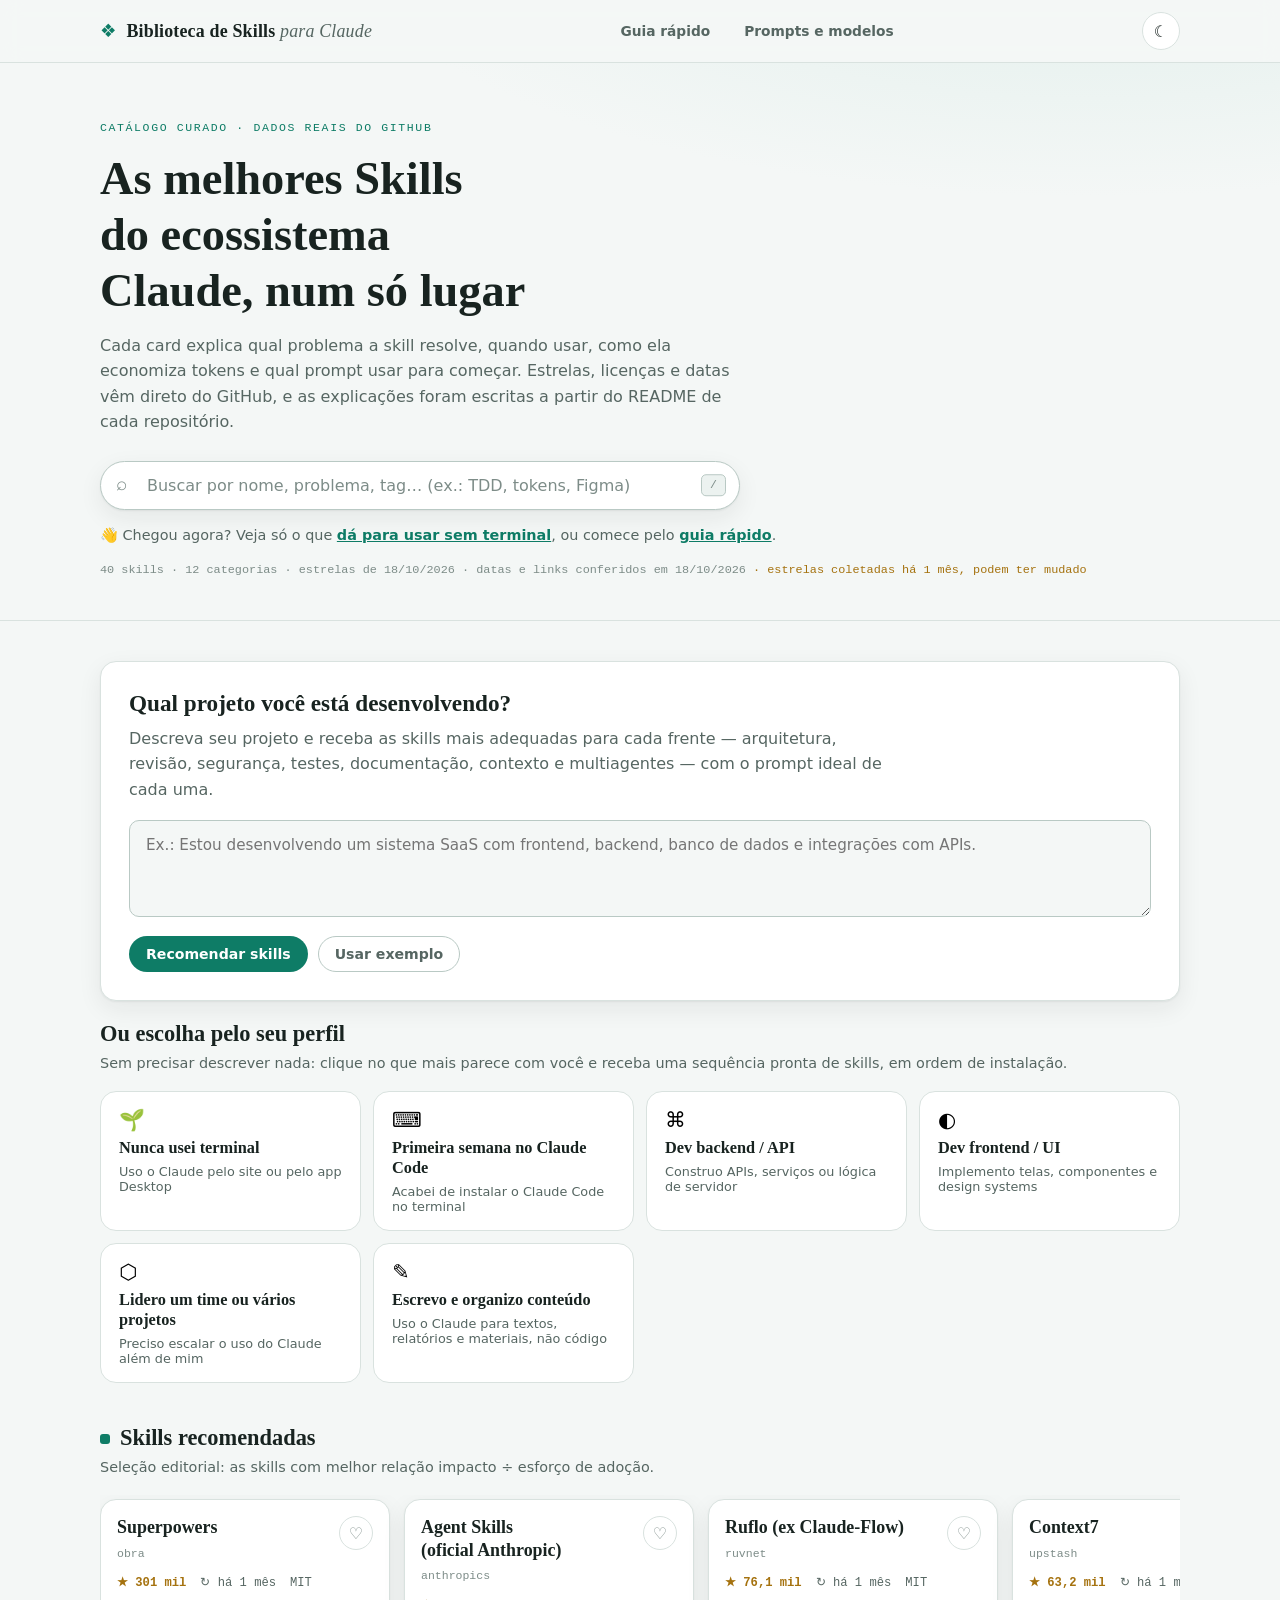
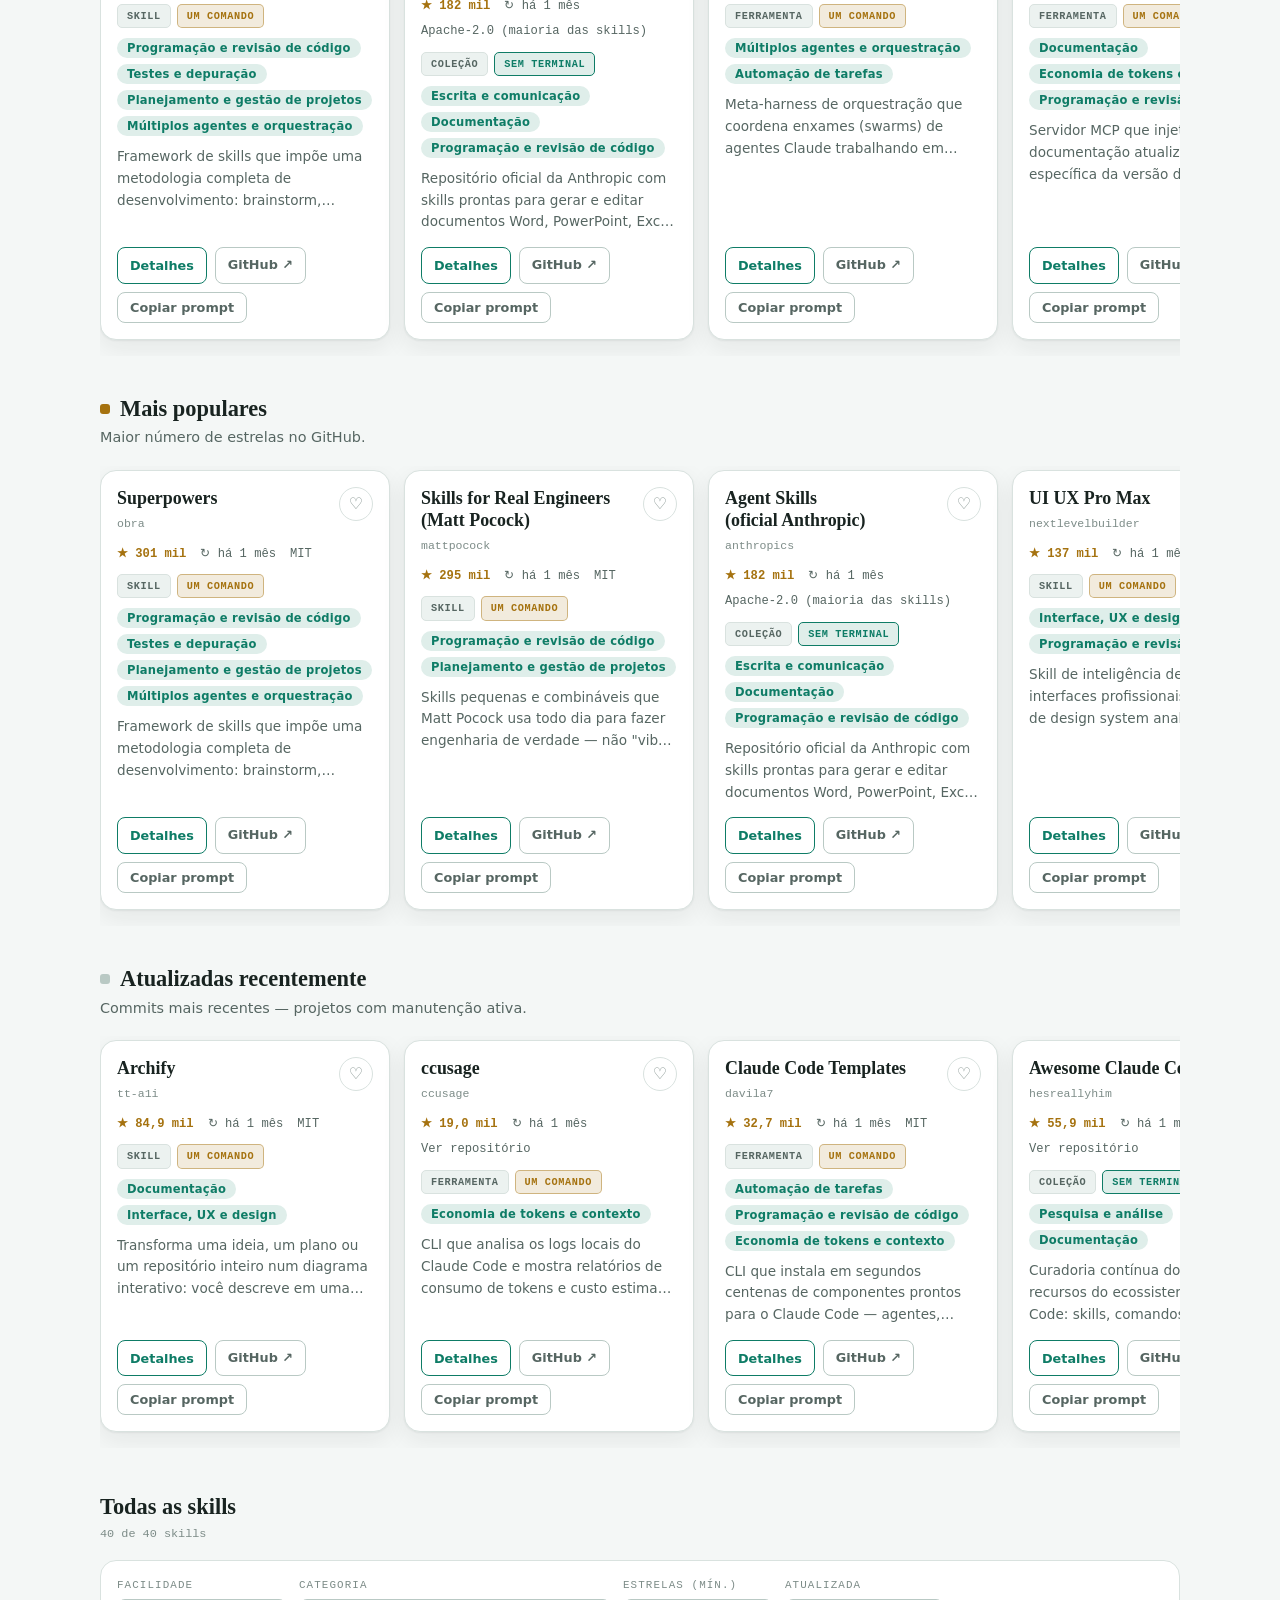
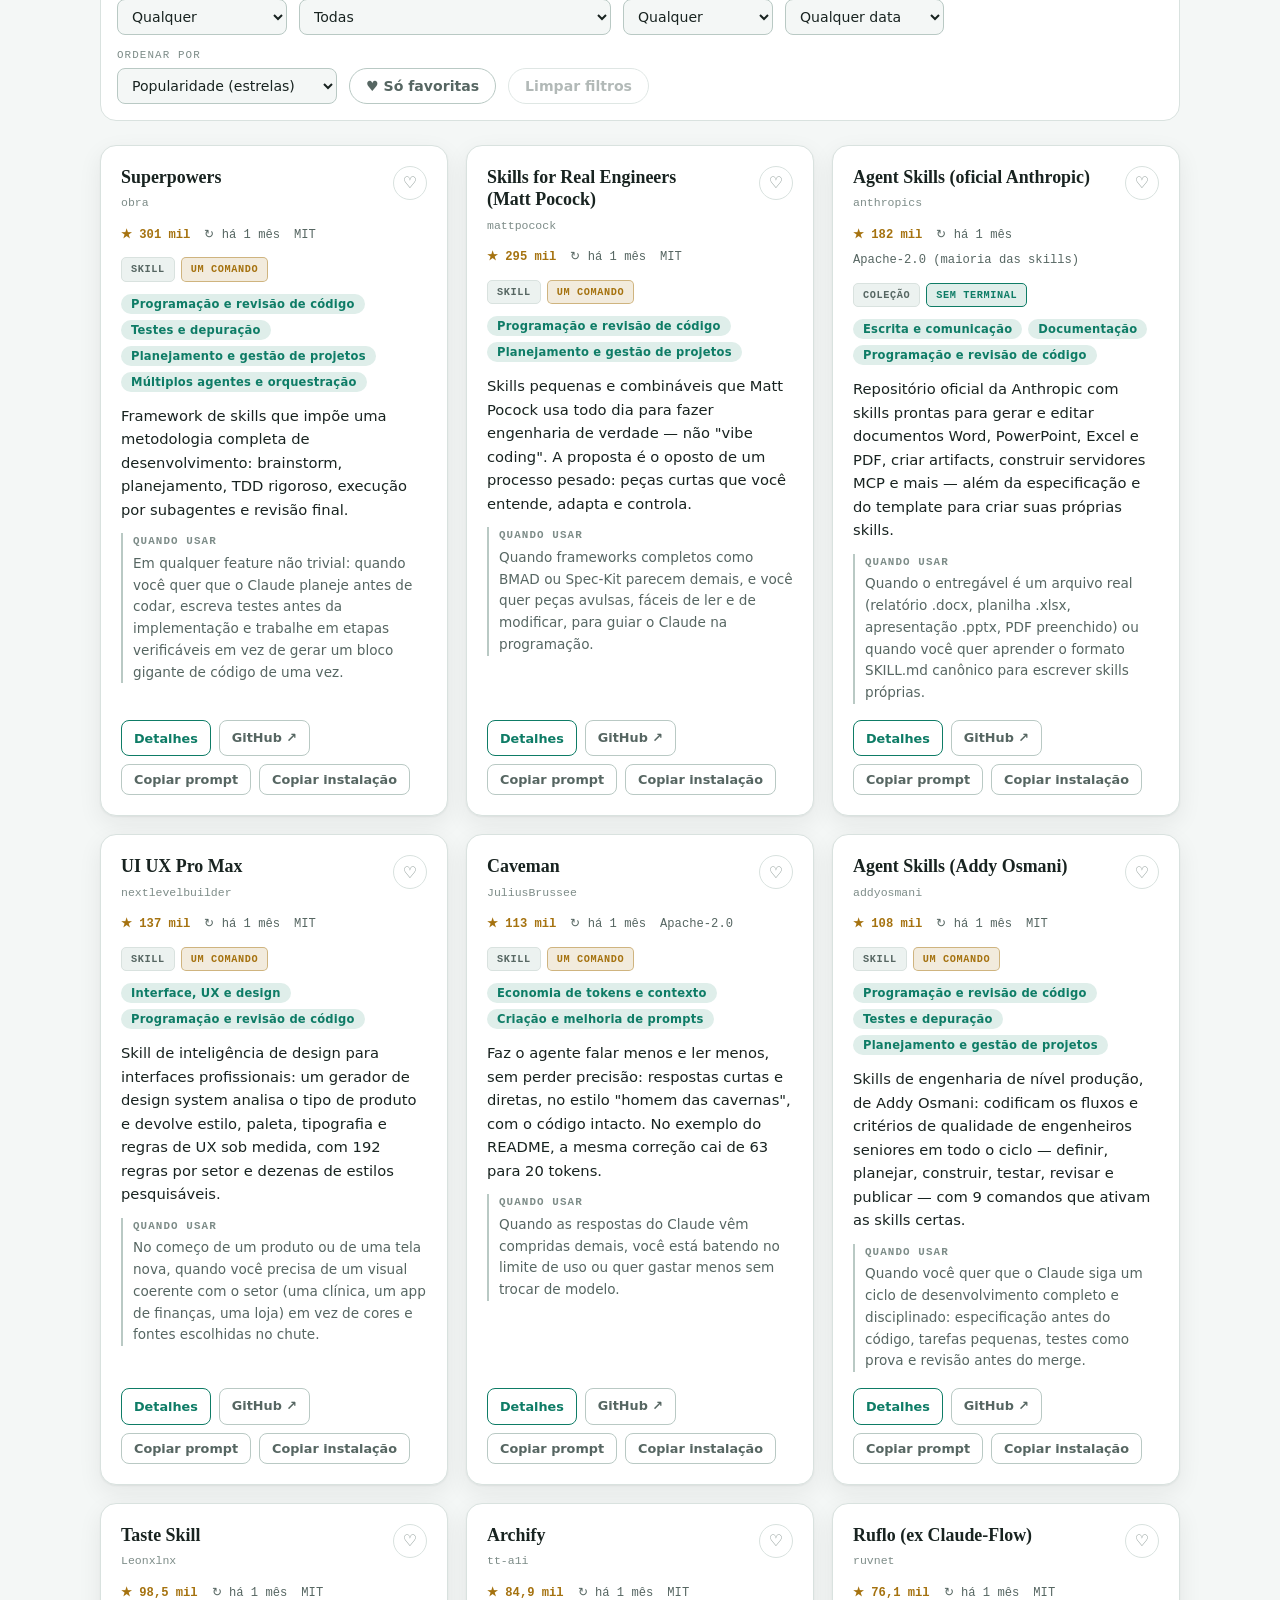
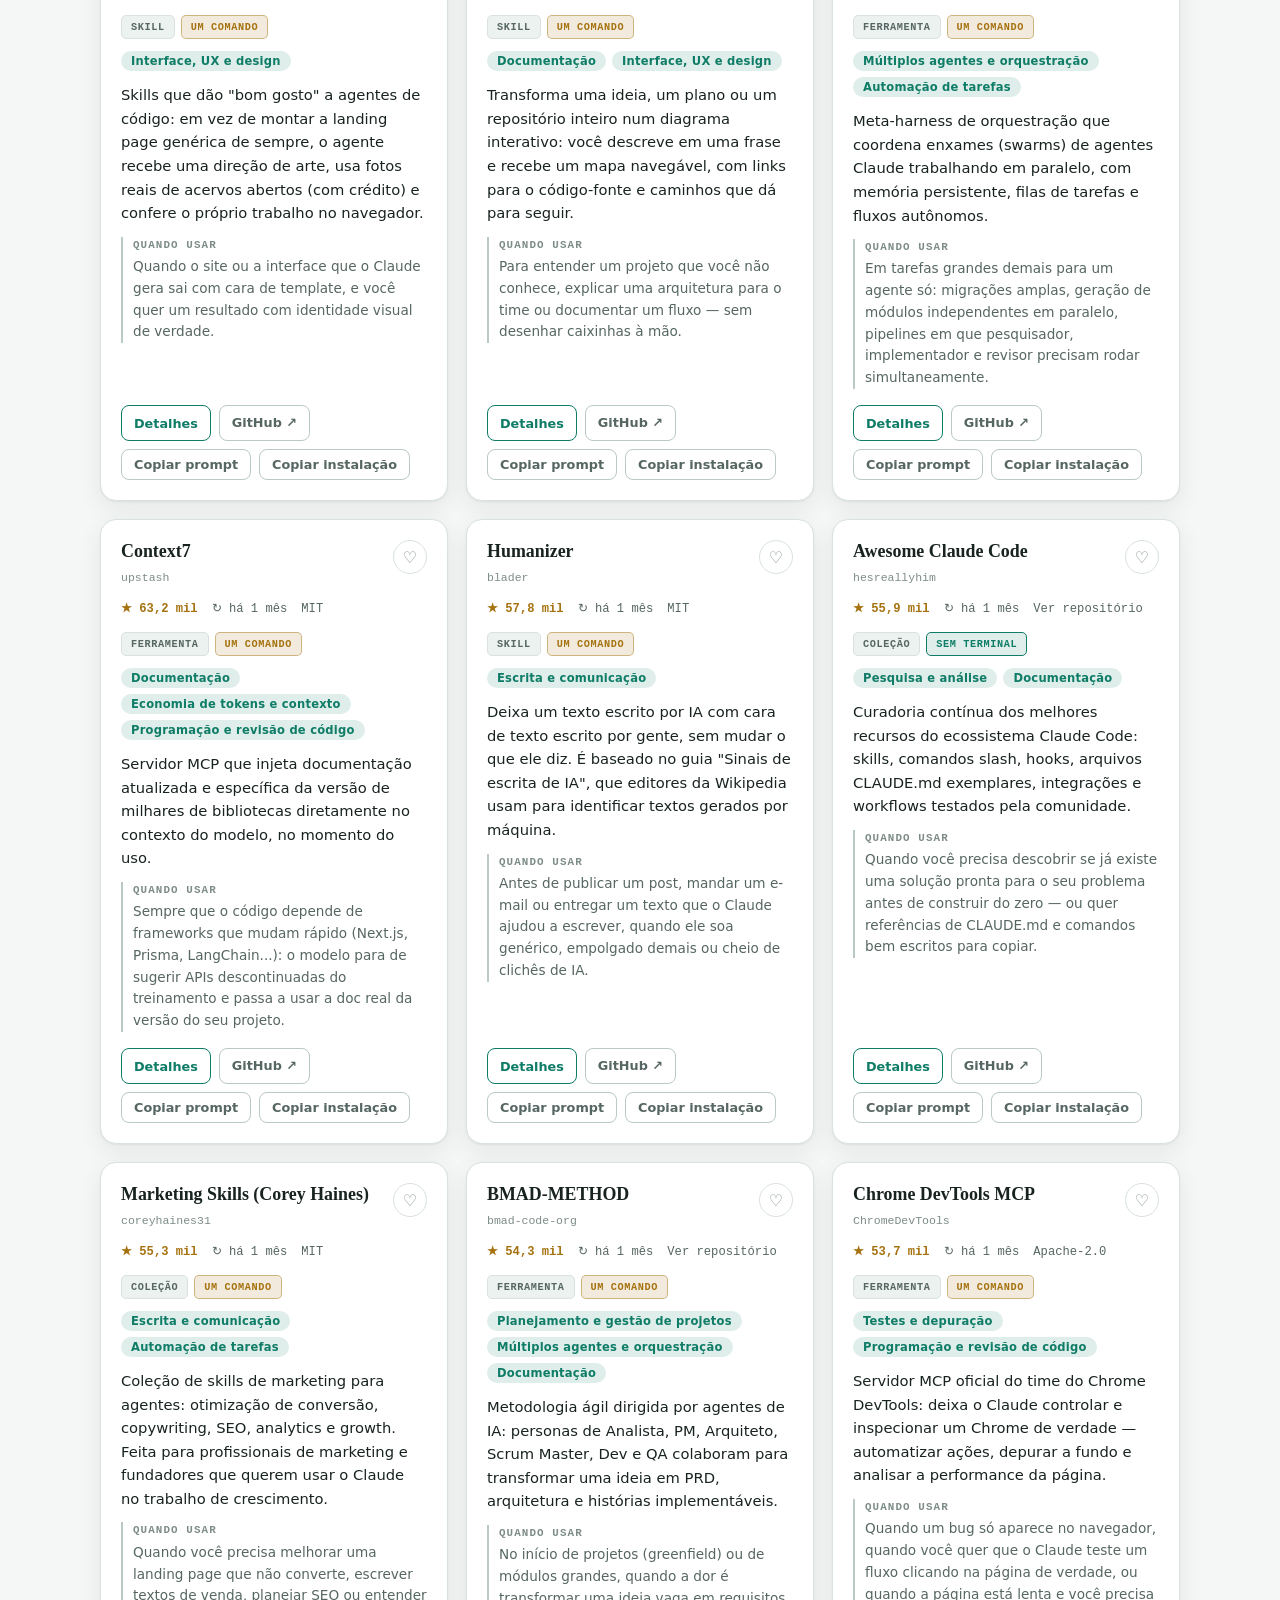
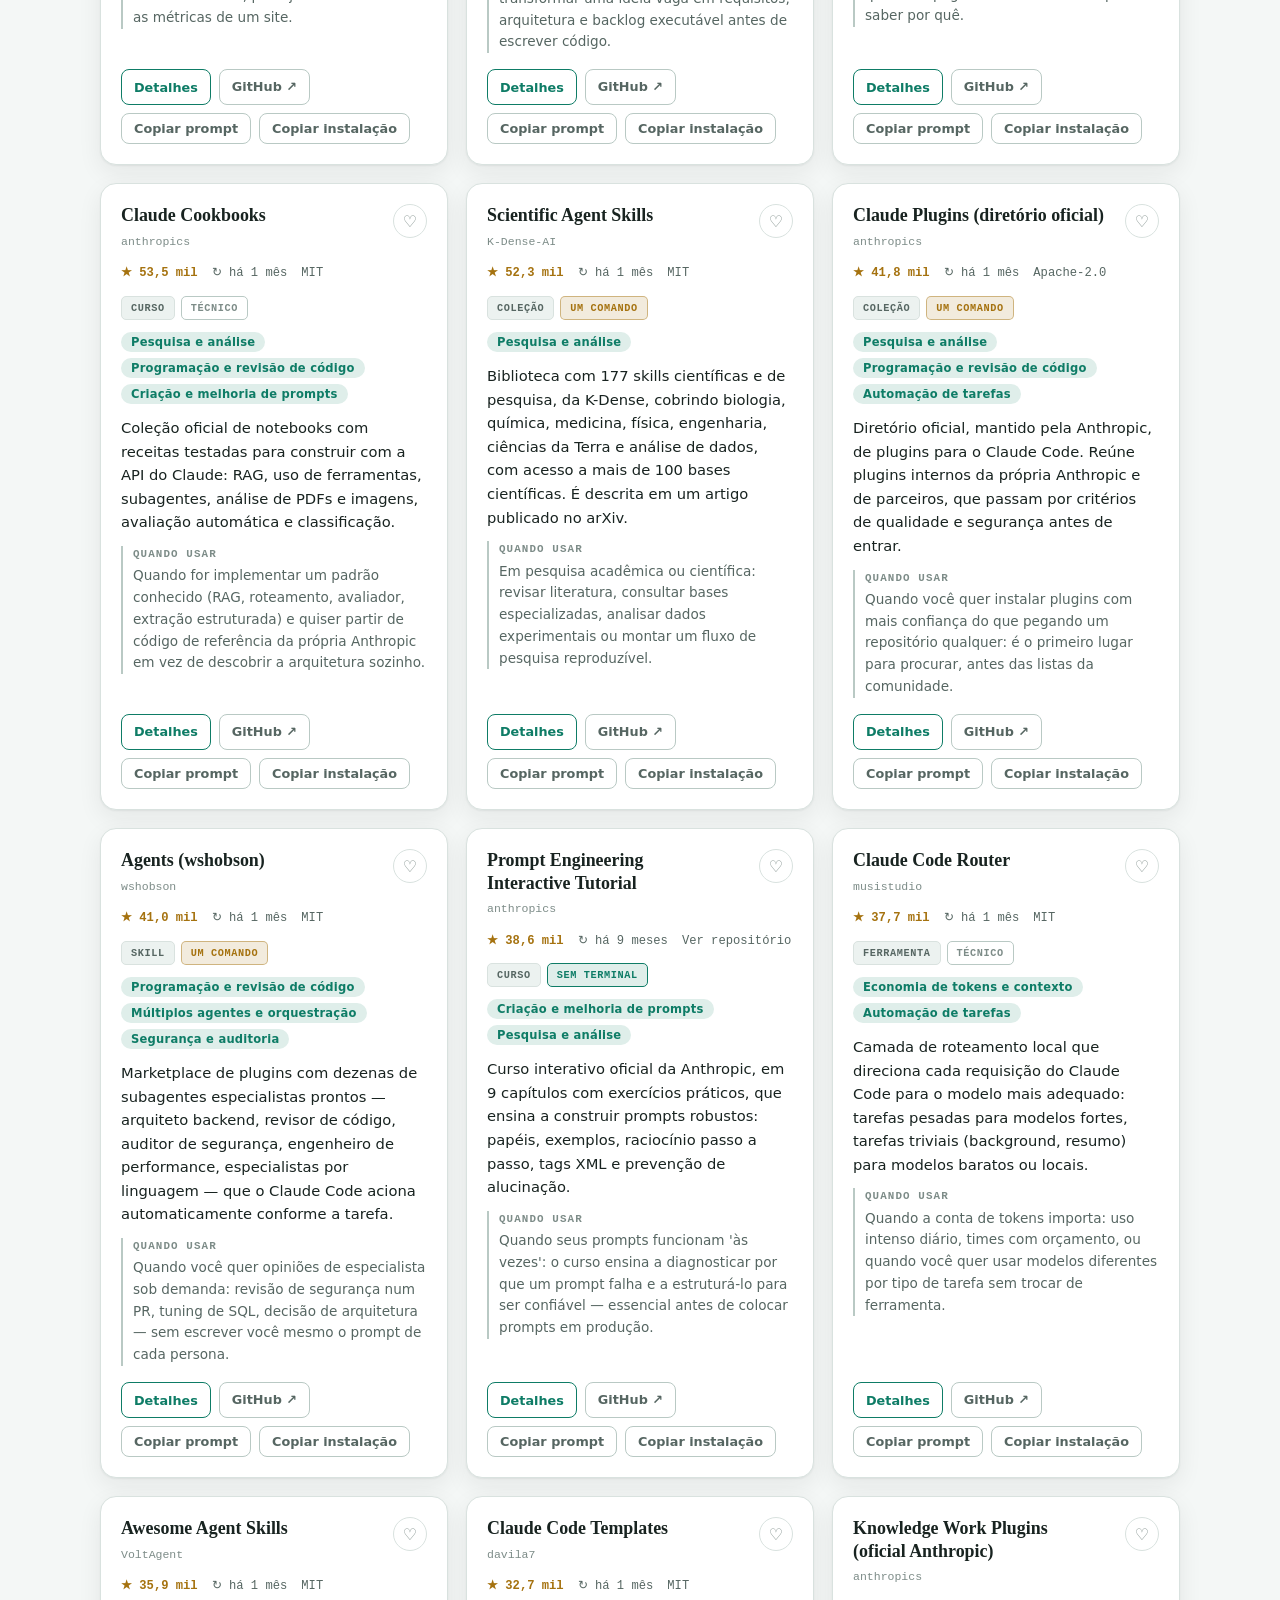
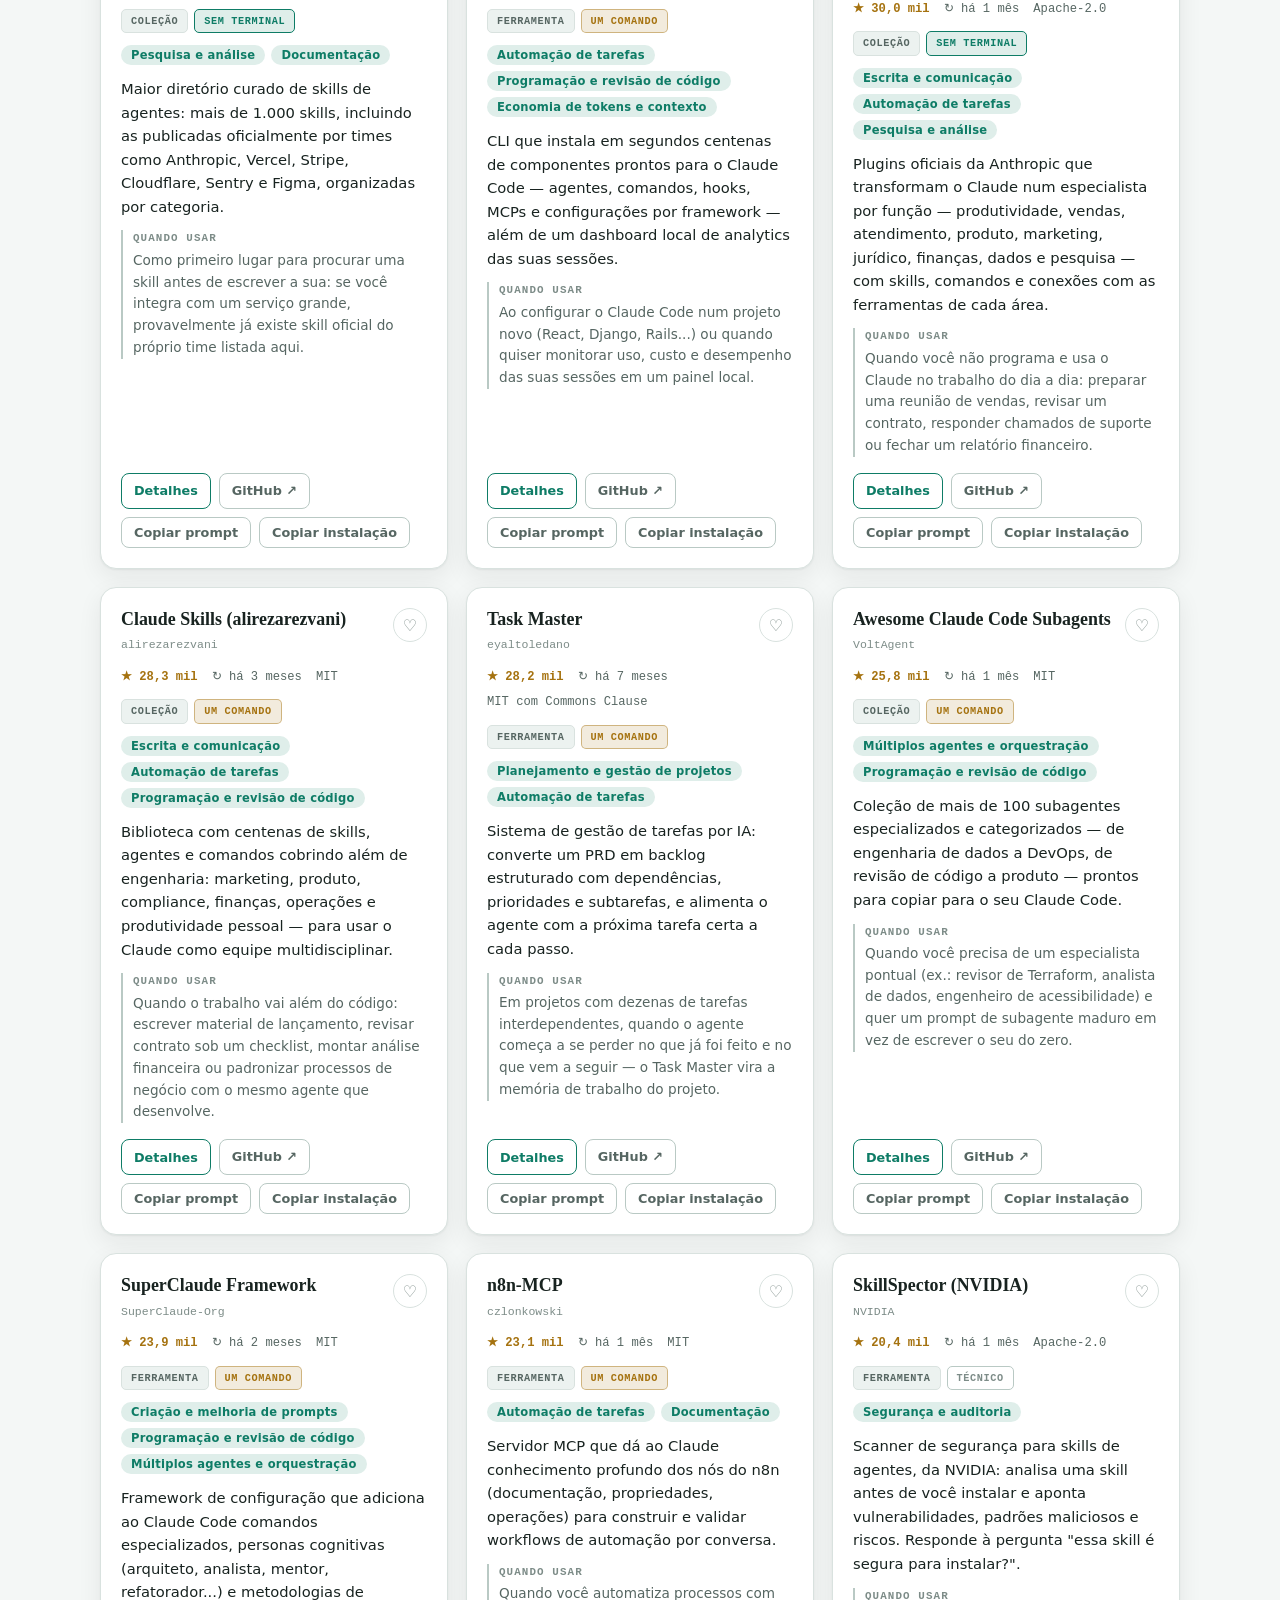
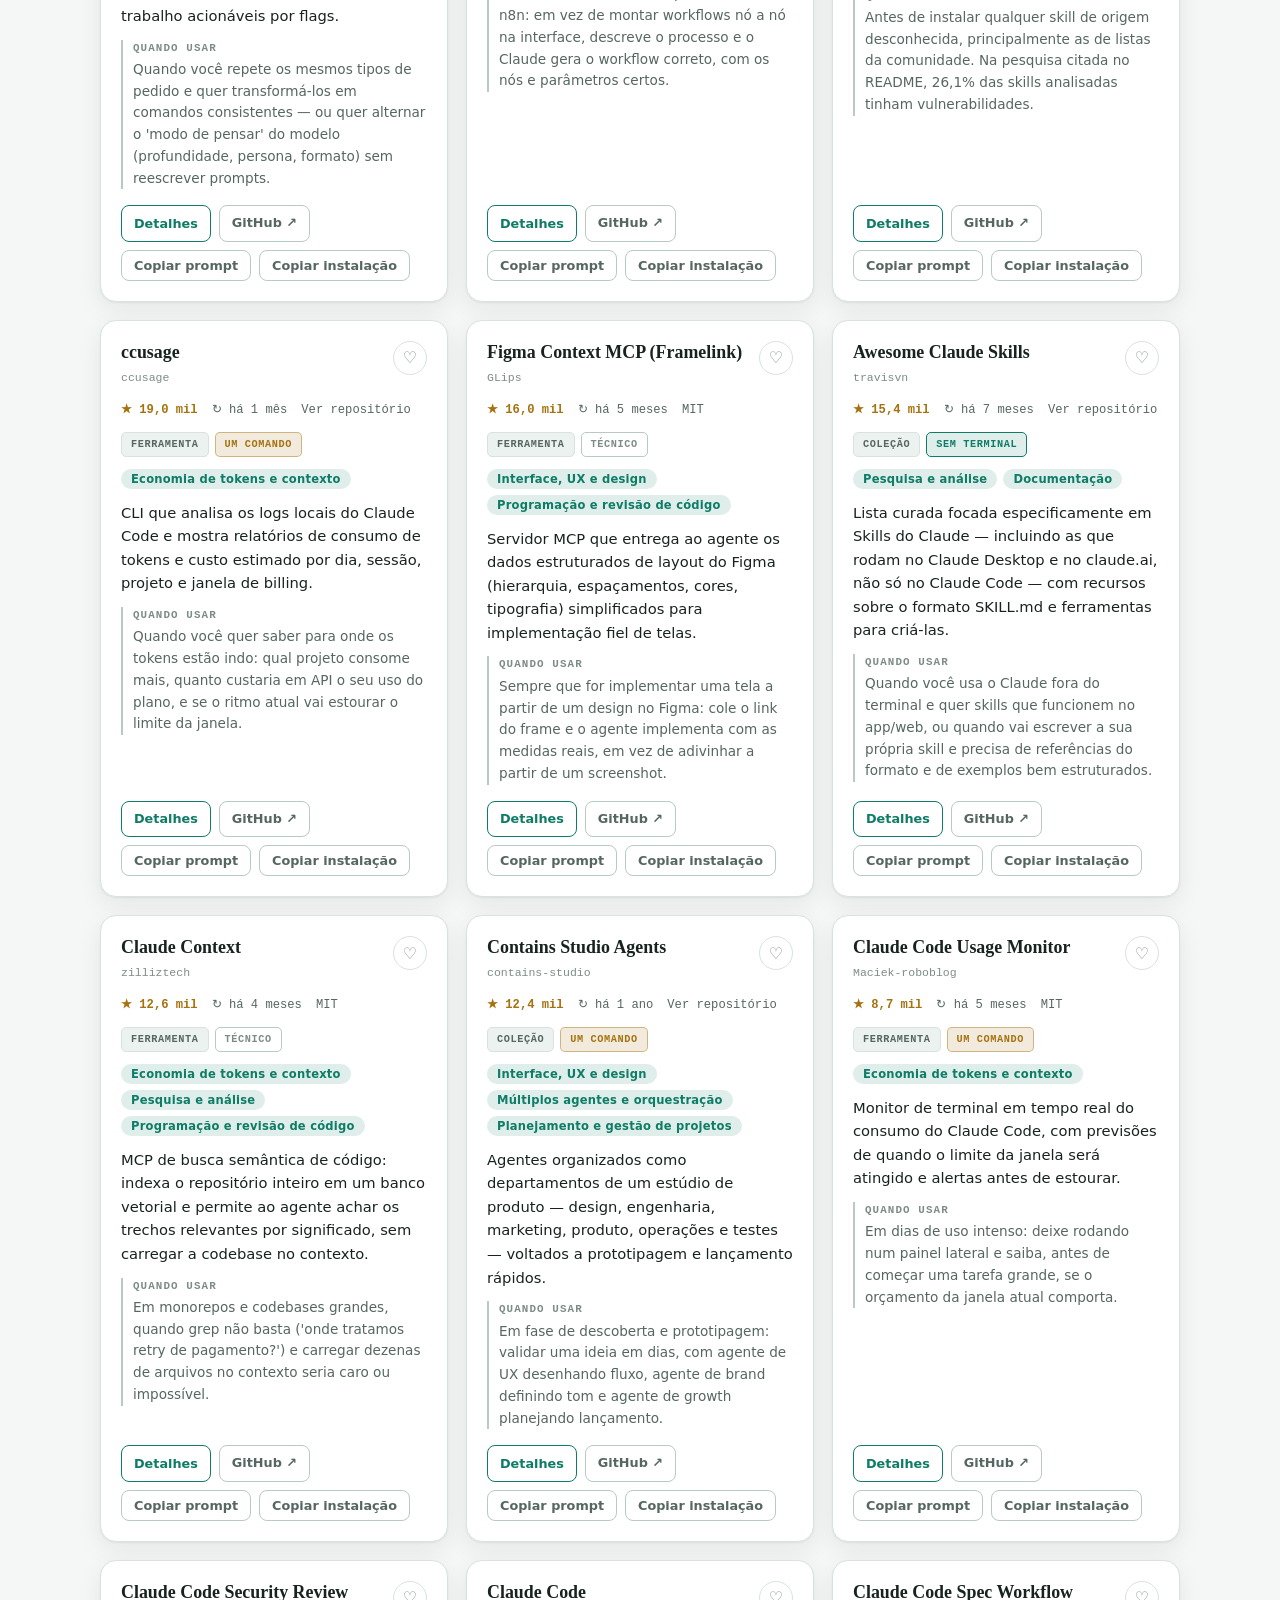
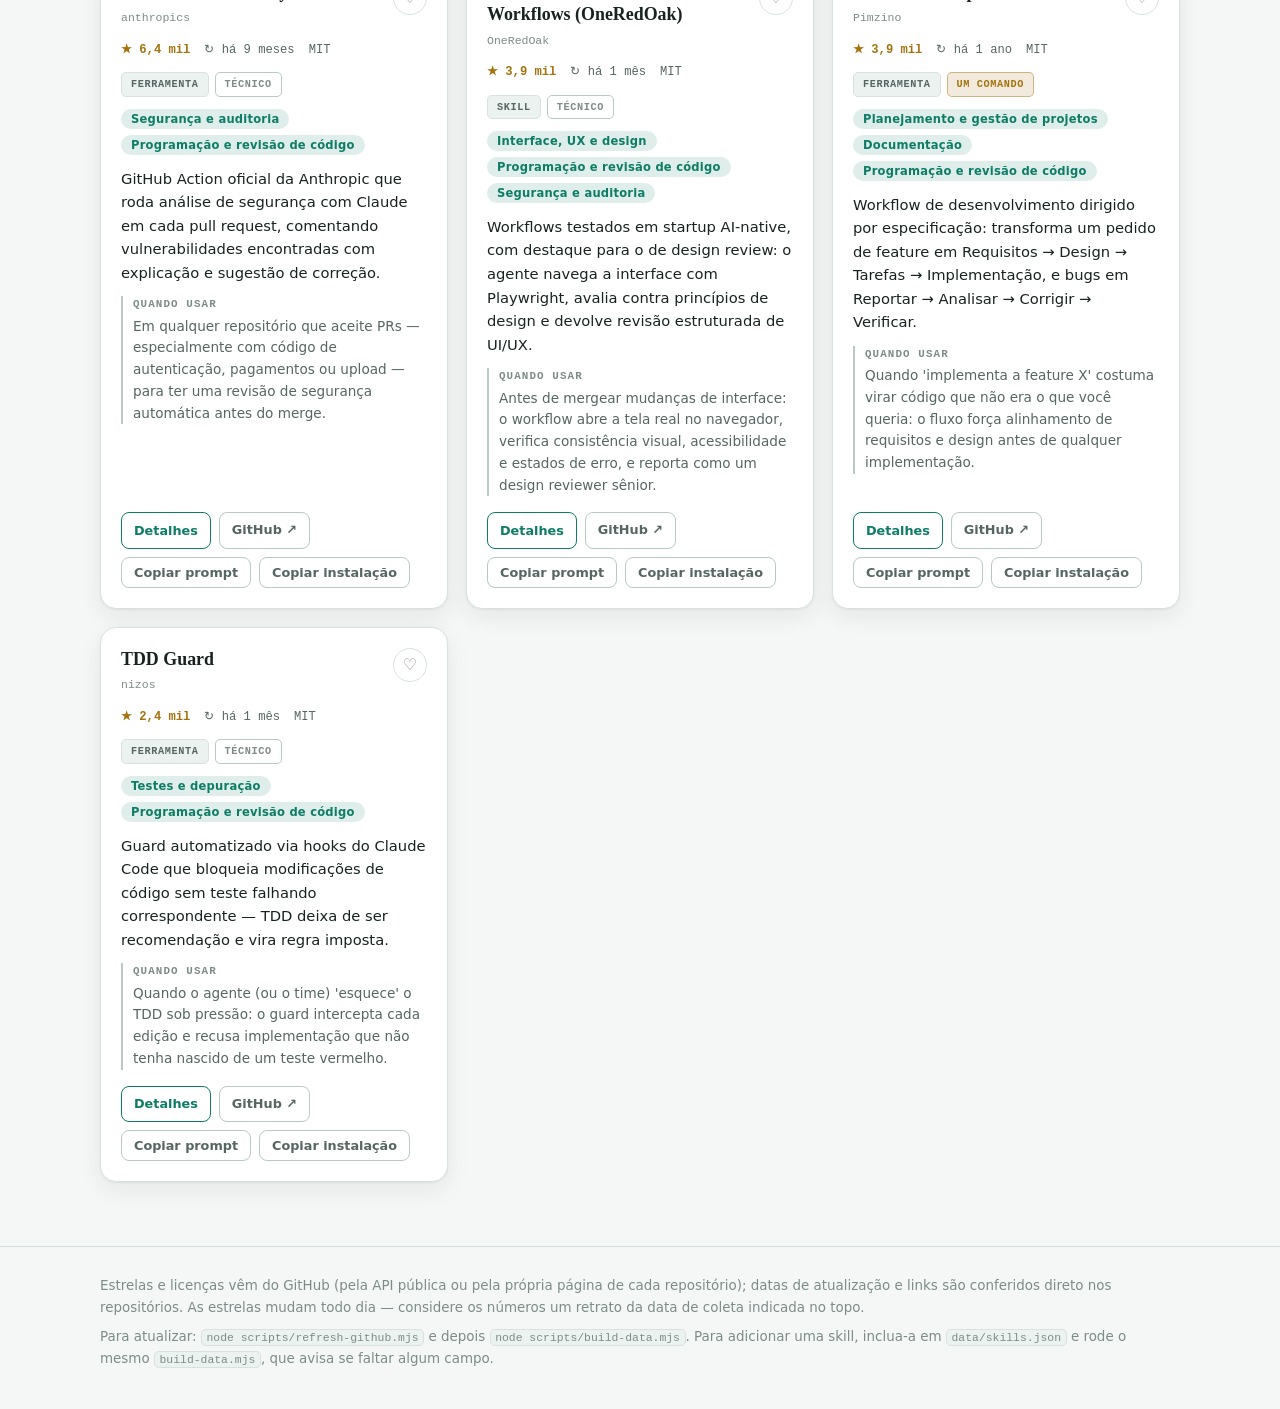
==== commit d36aca6b: "Adiciona 13 bibliotecas novas e estrelas lidas da página do GitHub Catálogo passa de 27 para 40 skil" ====
--- a/index.html
+++ b/index.html
@@ -12,7 +12,7 @@
   <!-- prévia ao compartilhar o link -->
   <meta property="og:type" content="website">
   <meta property="og:title" content="Biblioteca de Skills para Claude">
-  <meta property="og:description" content="27 Skills curadas do ecossistema Claude, com dados do GitHub, busca, filtros e recomendação por tipo de projeto.">
+  <meta property="og:description" content="40 Skills curadas do ecossistema Claude, com dados do GitHub, busca, filtros e recomendação por tipo de projeto.">
   <meta property="og:locale" content="pt_BR">
   <meta name="twitter:card" content="summary">
   <title>Biblioteca de Skills para Claude</title>
@@ -55,7 +55,8 @@
         <h1>As melhores Skills do ecossistema Claude, num só lugar</h1>
         <p class="hero-sub">
           Cada card explica qual problema a skill resolve, quando usar, como ela economiza tokens
-          e qual prompt usar para começar. Estrelas, descrições e datas vêm direto da API do GitHub.
+          e qual prompt usar para começar. Estrelas, licenças e datas vêm direto do GitHub, e as
+          explicações foram escritas a partir do README de cada repositório.
         </p>
         <div class="busca-wrap">
           <span class="busca-icone" aria-hidden="true">⌕</span>
@@ -197,9 +198,10 @@
   <footer class="rodape">
     <div class="container">
       <p>
-        Estrelas e licenças vêm da API pública do GitHub; datas de atualização e links são
-        conferidos direto nos repositórios. As estrelas mudam todo dia — considere os números
-        um retrato da data de coleta indicada no topo.
+        Estrelas e licenças vêm do GitHub (pela API pública ou pela própria página de cada
+        repositório); datas de atualização e links são conferidos direto nos repositórios.
+        As estrelas mudam todo dia — considere os números um retrato da data de coleta
+        indicada no topo.
       </p>
       <p>
         Para atualizar: <code>node scripts/refresh-github.mjs</code> e depois
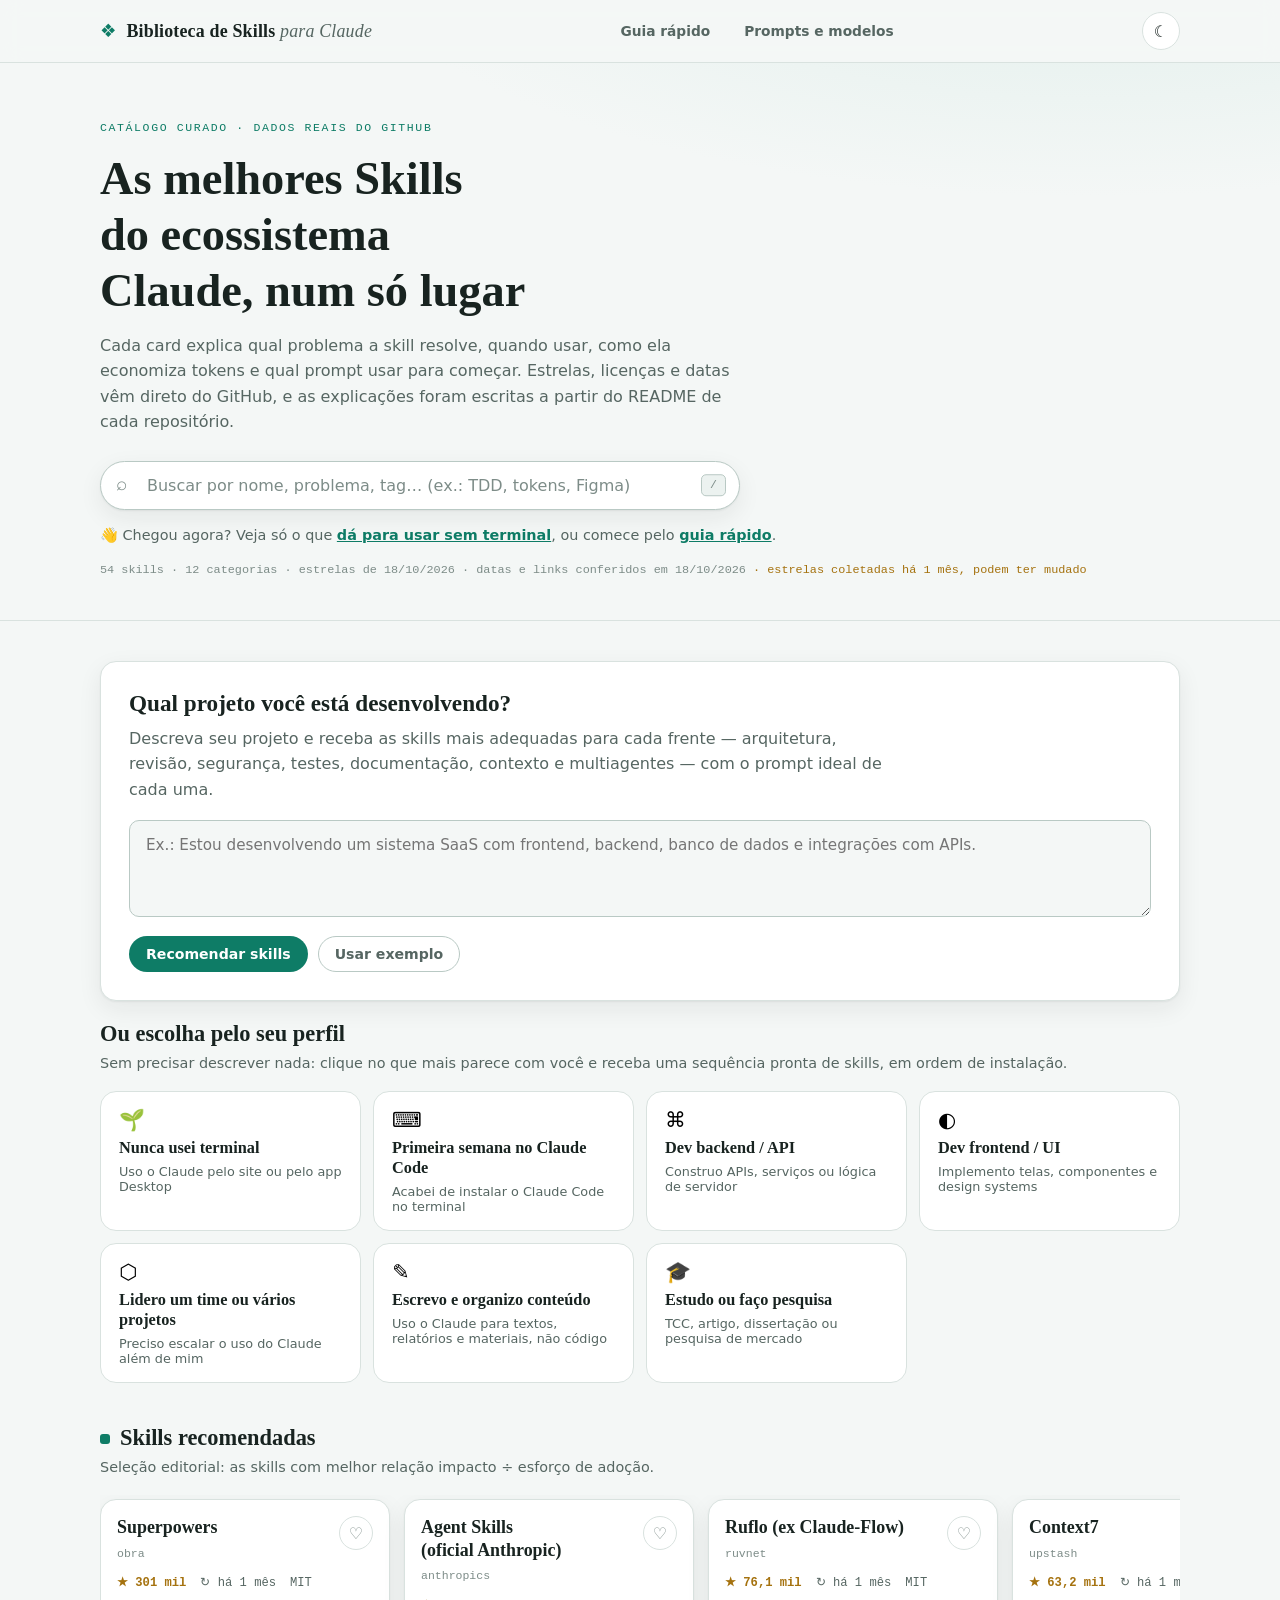
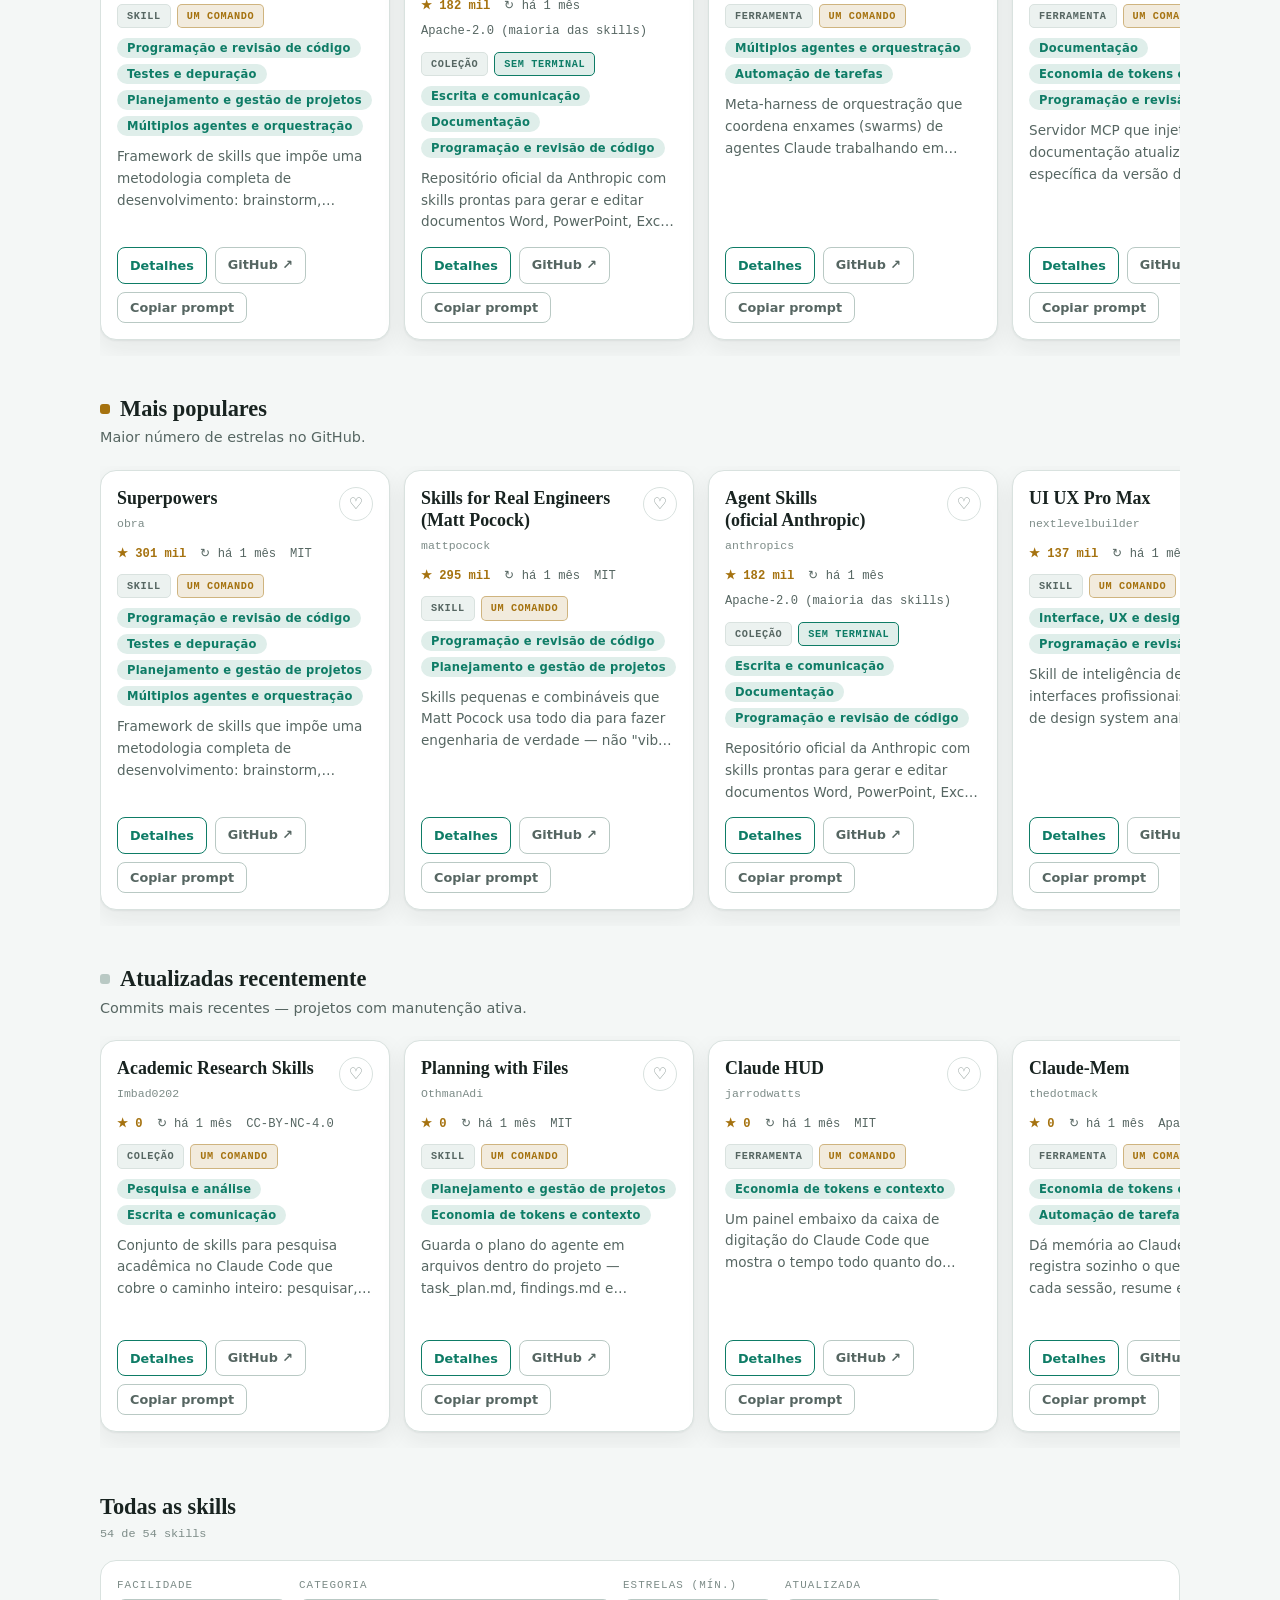
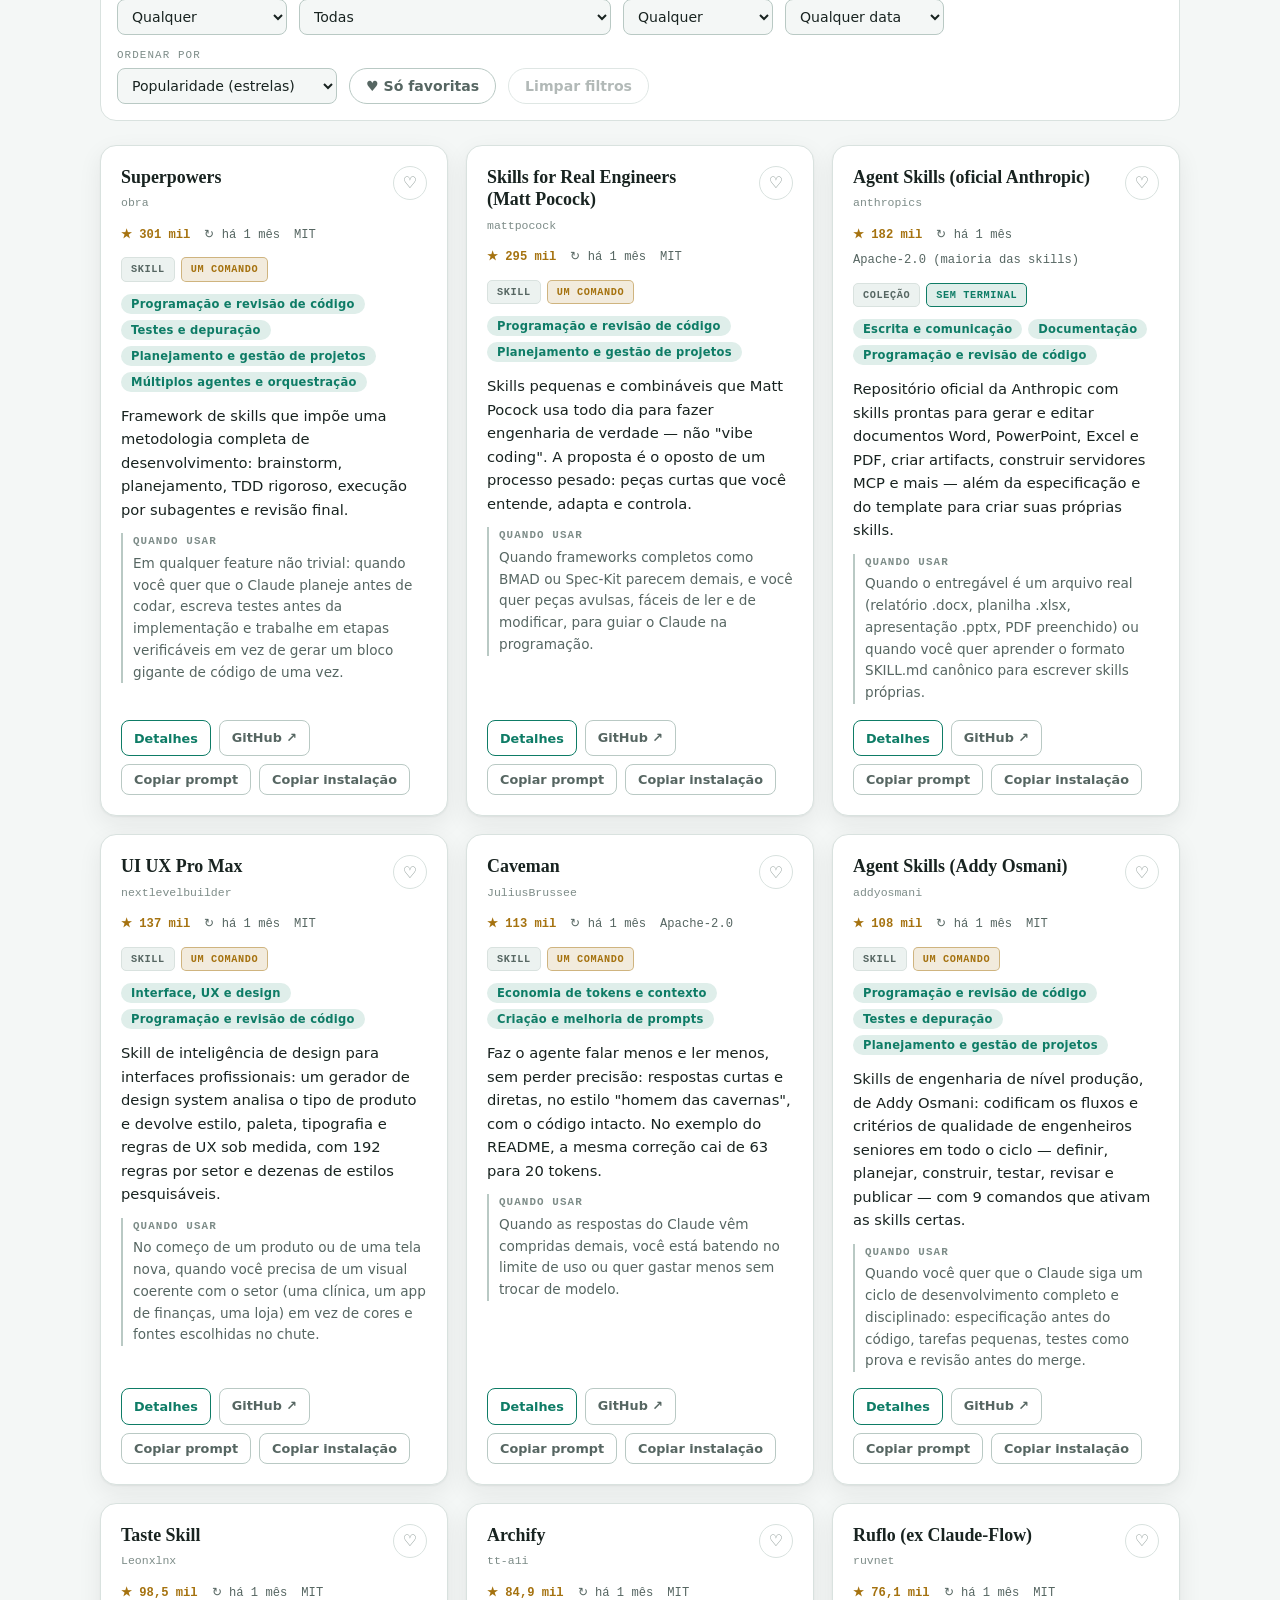
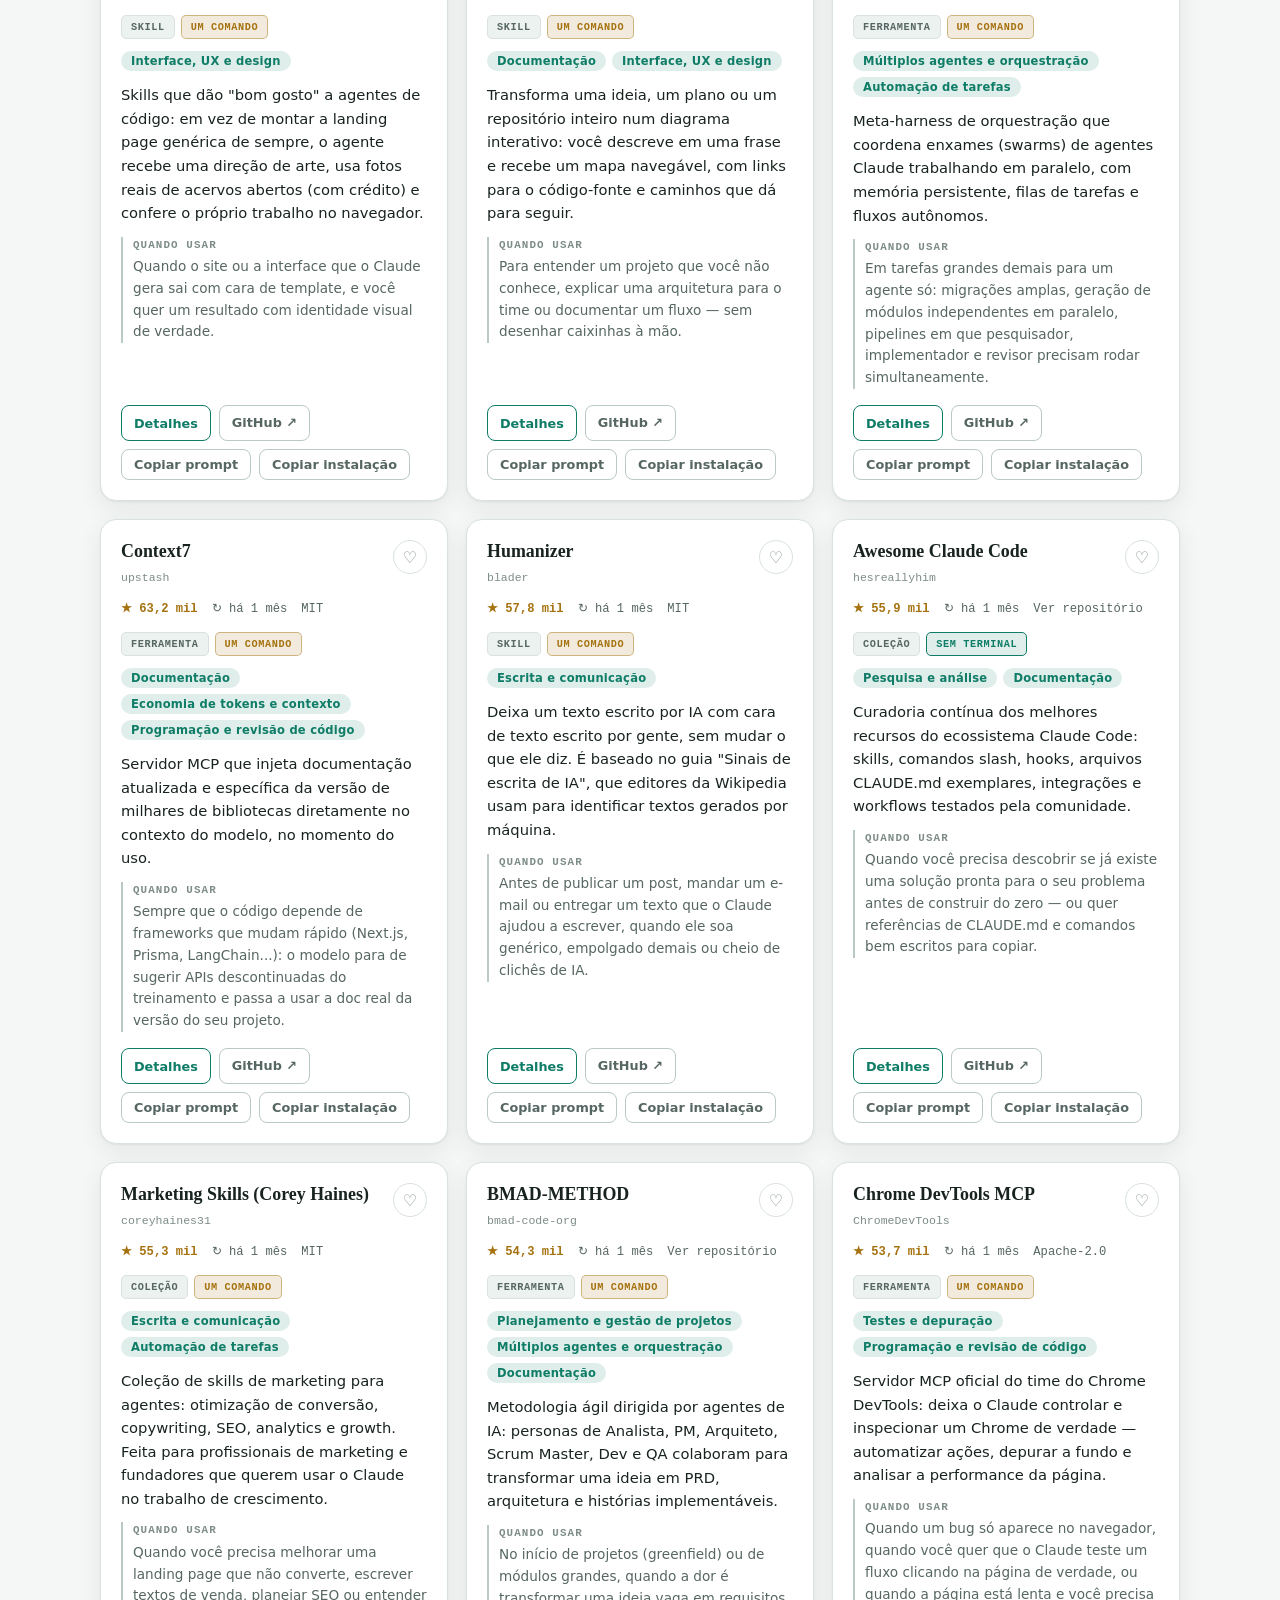
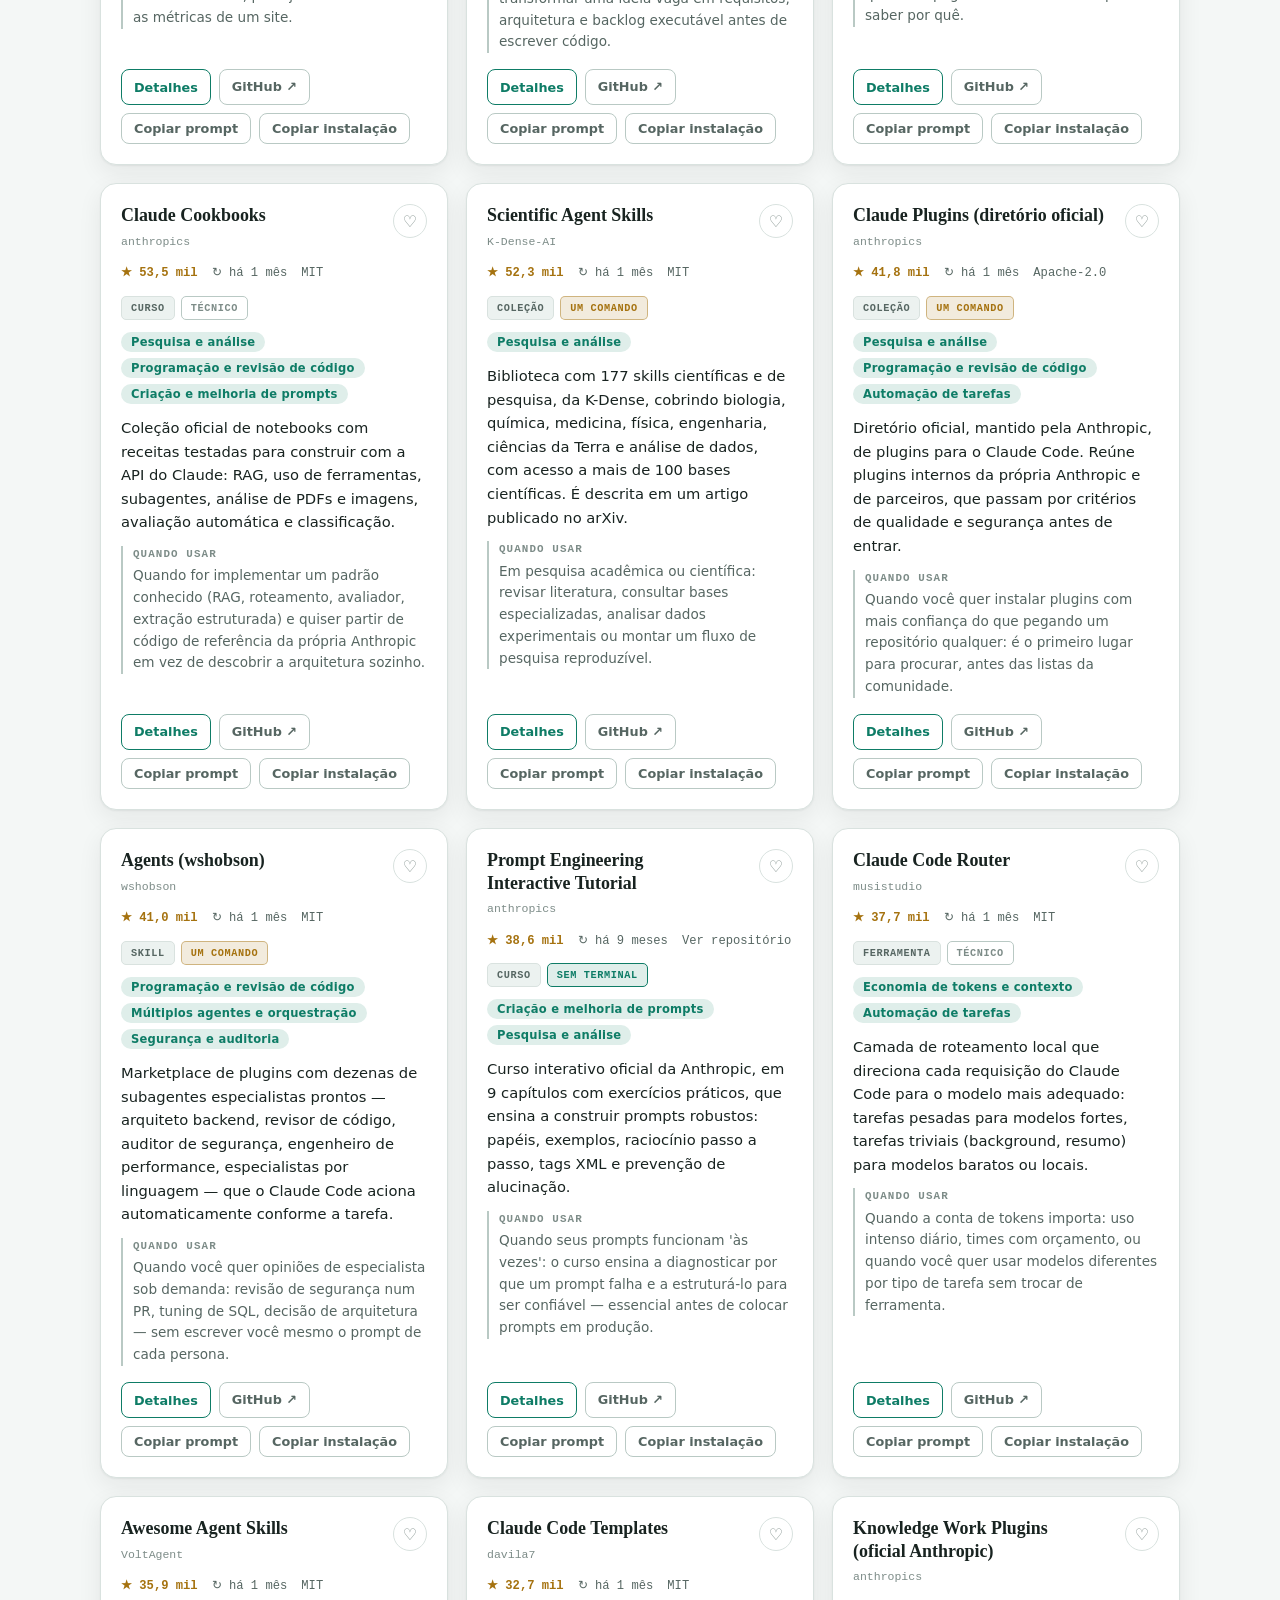
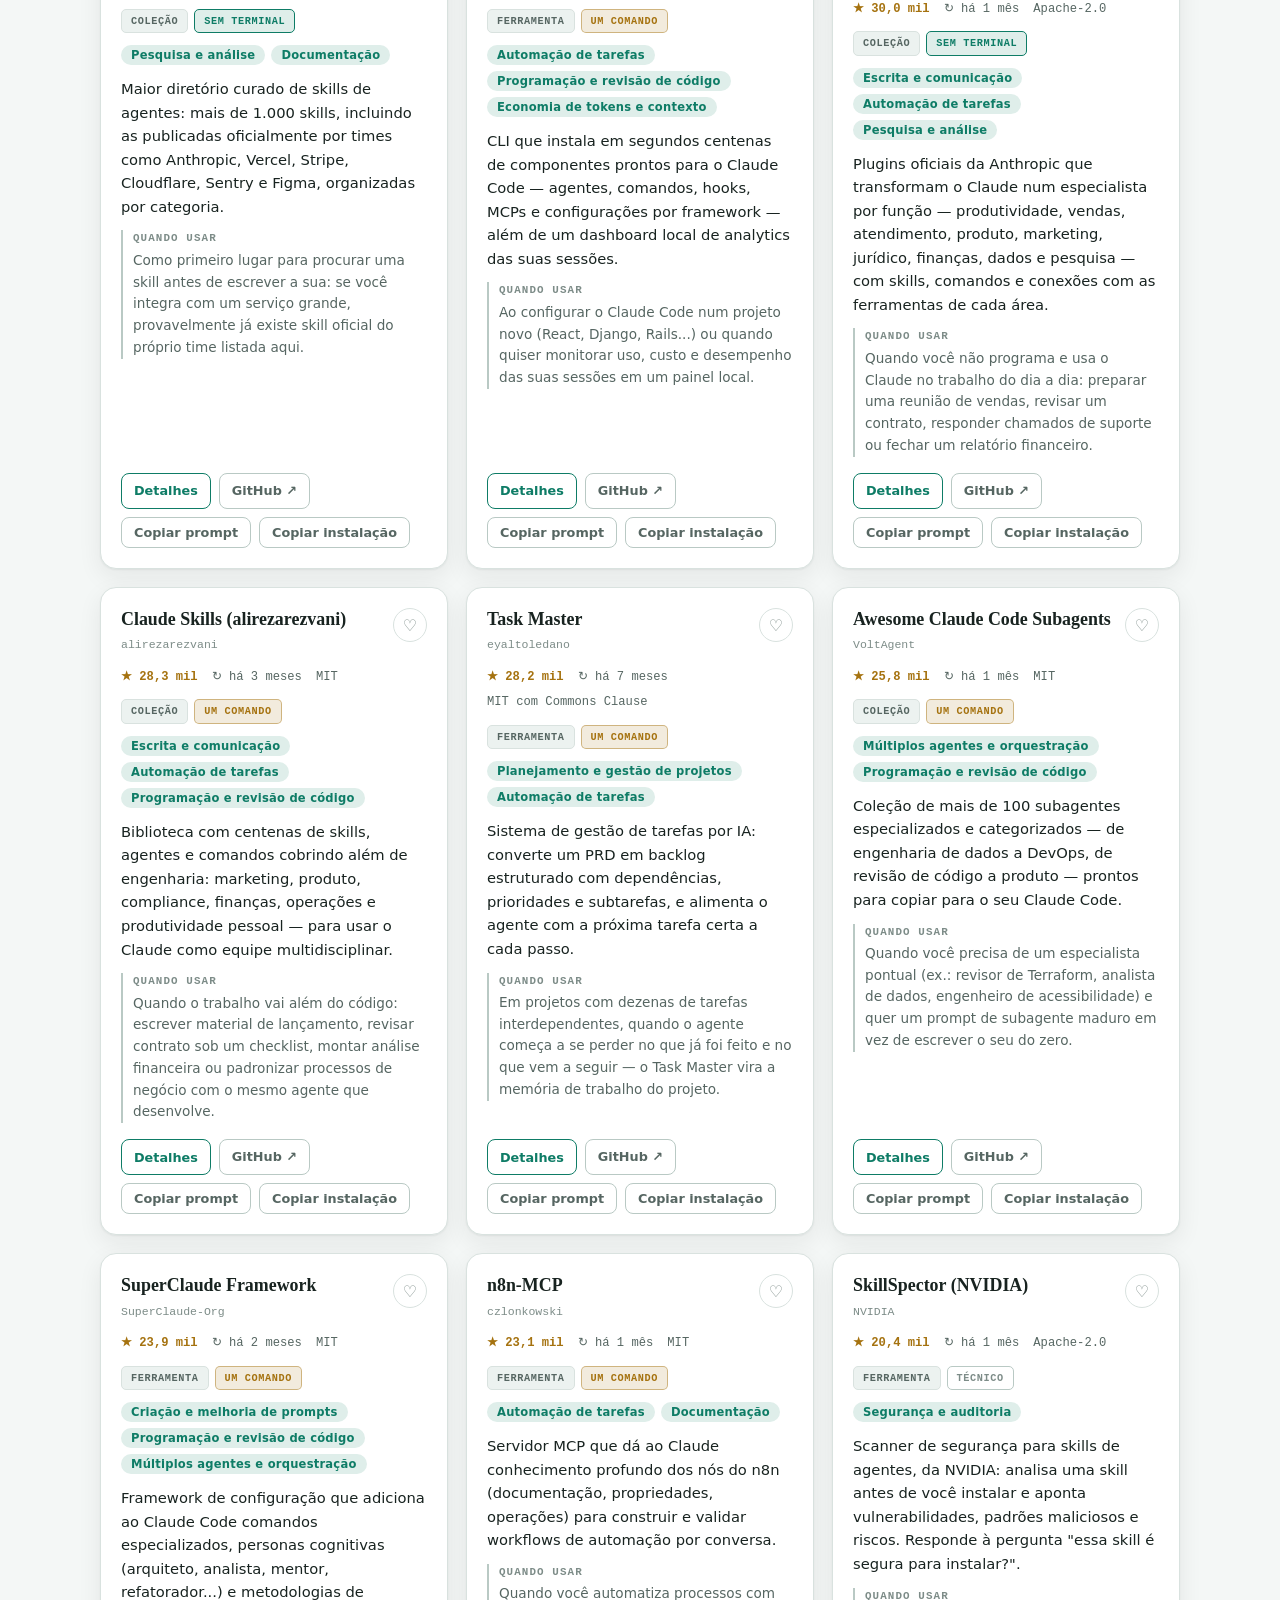
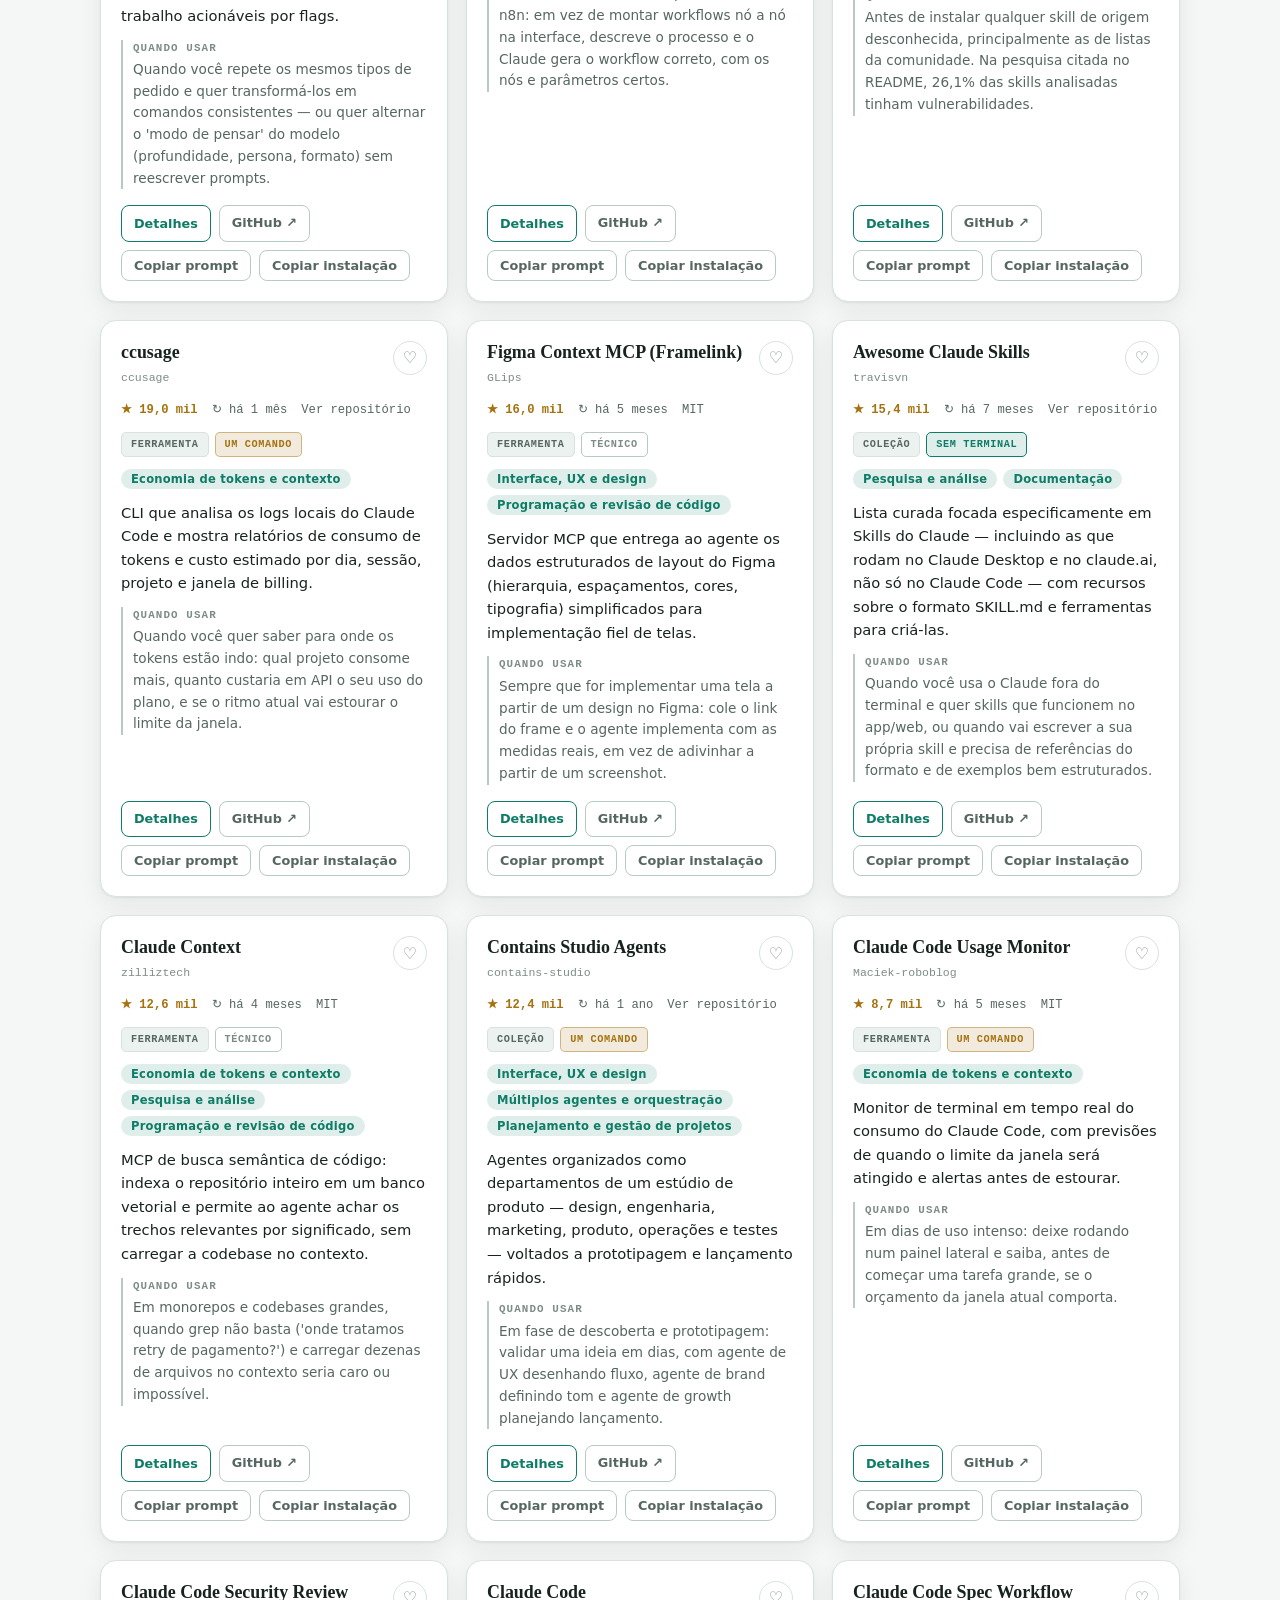
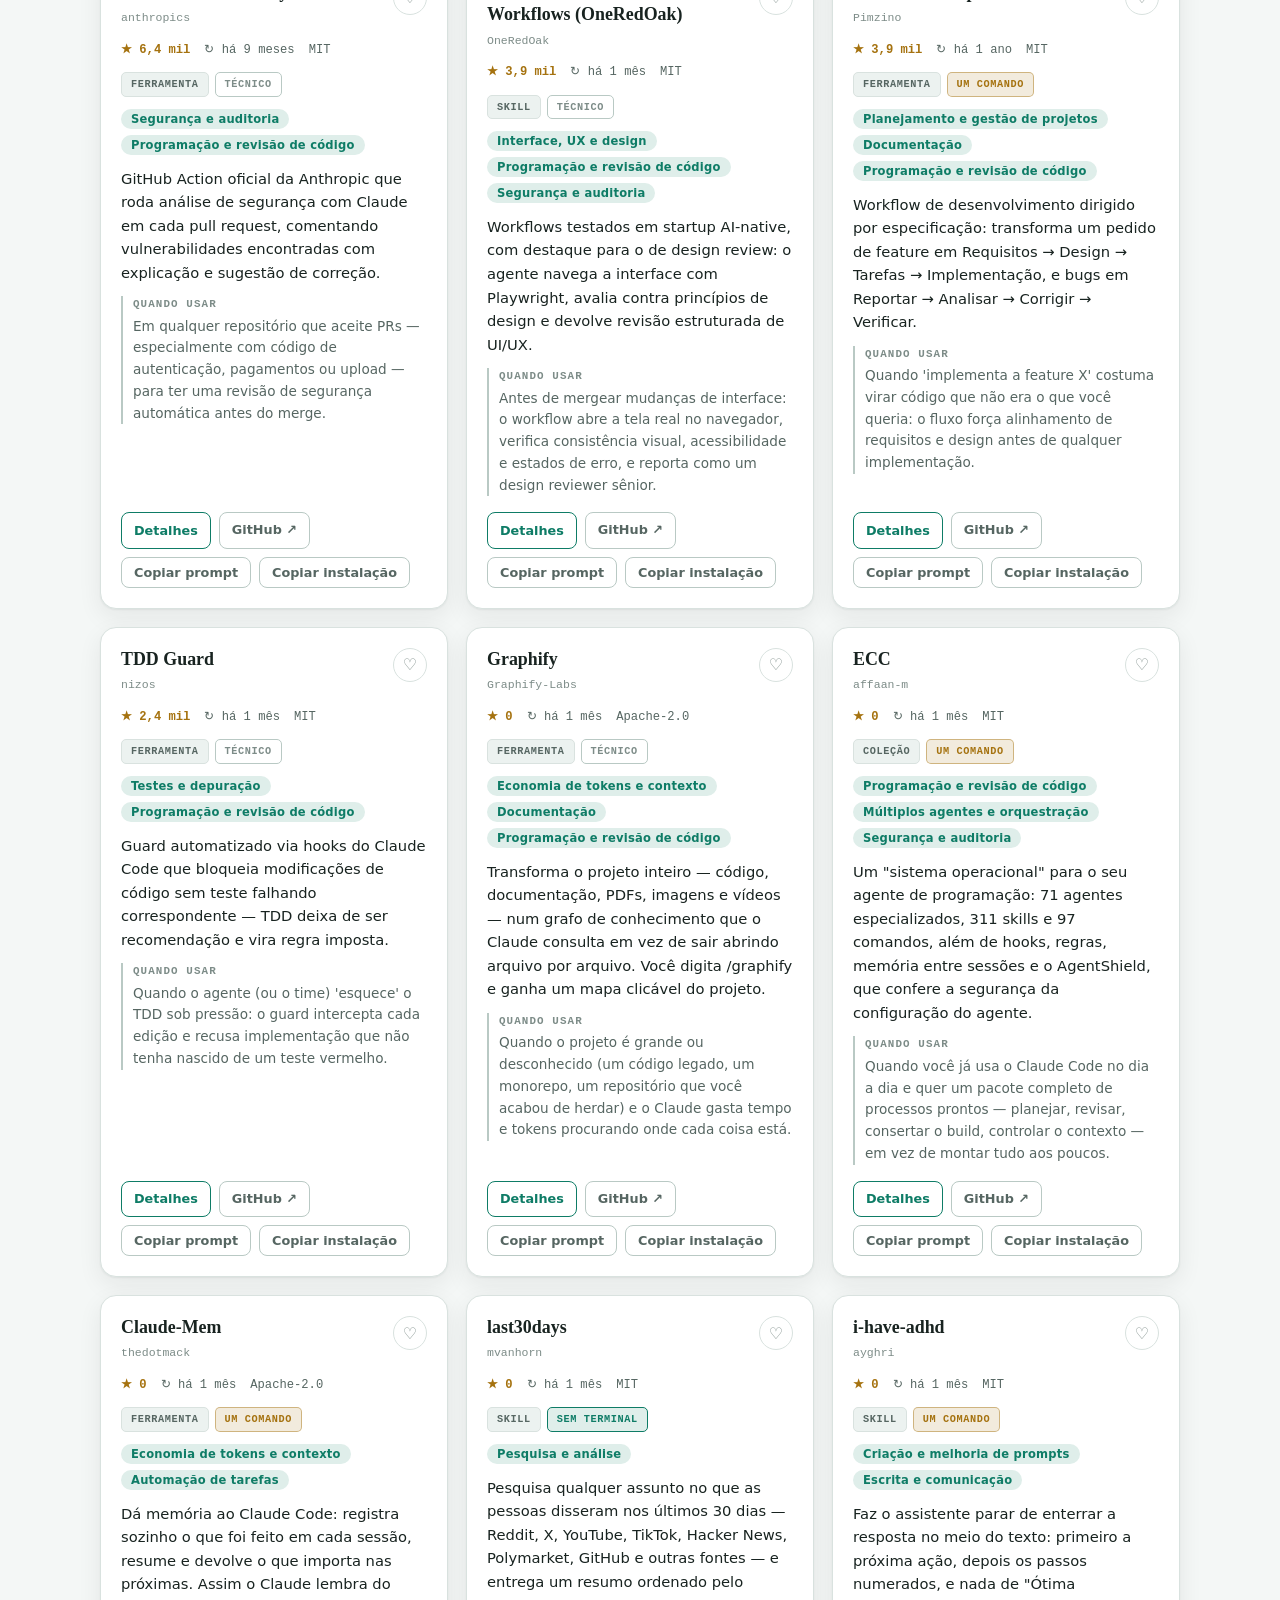
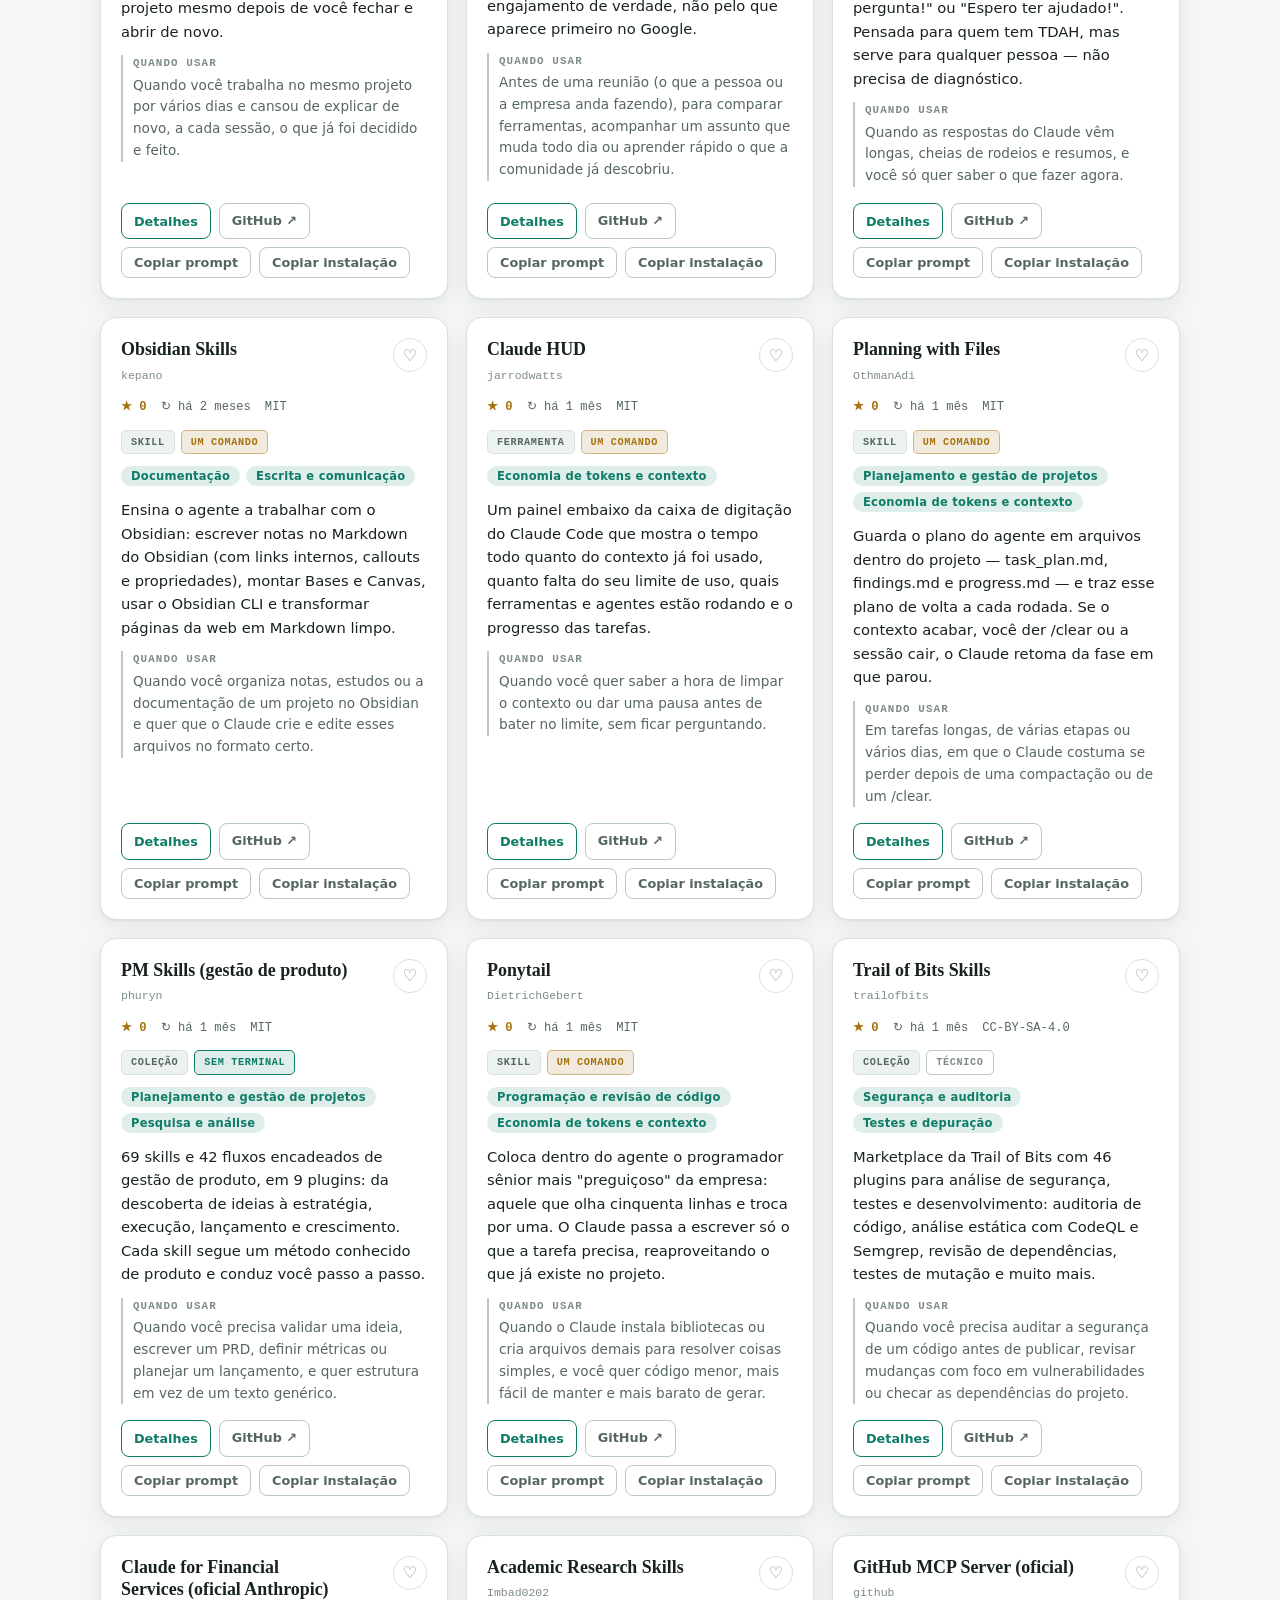
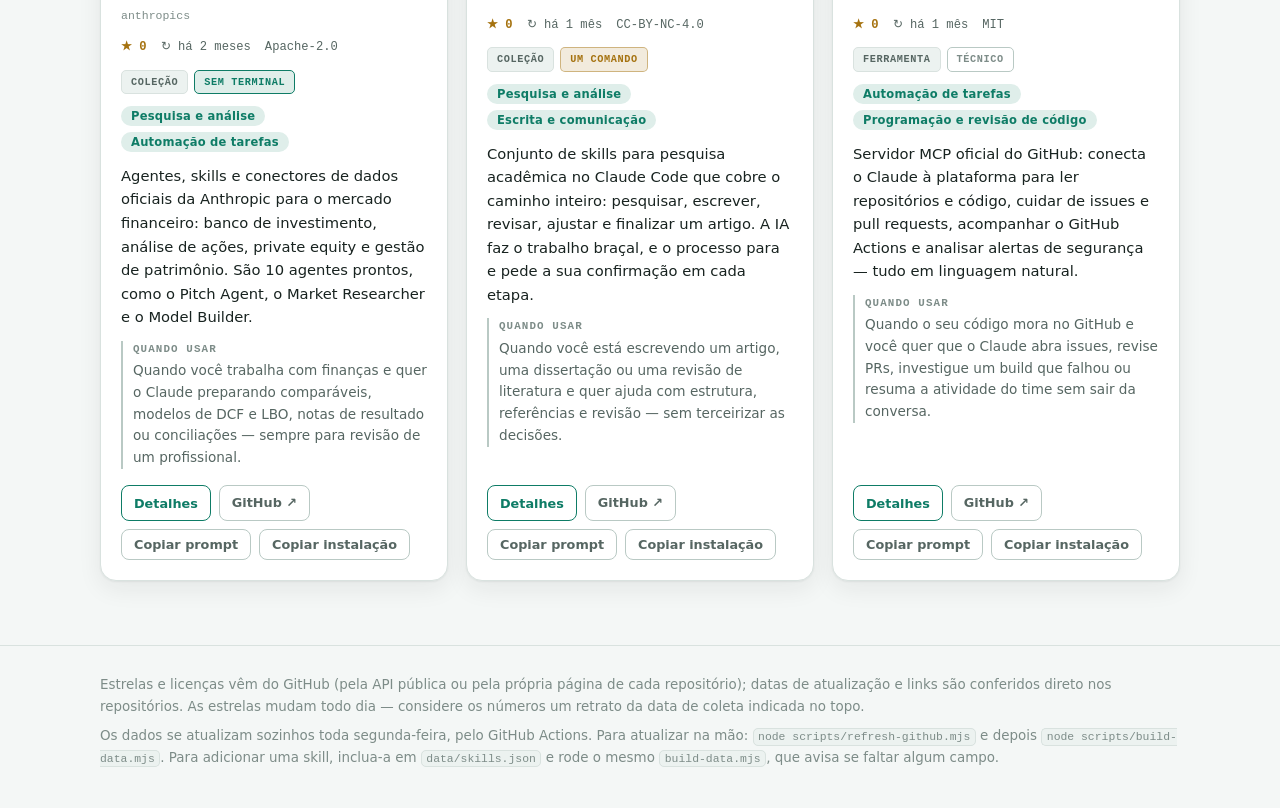
==== commit 28e33348: "Adiciona 14 skills novas ao catálogo e trilha de estudo e pesquisa Catálogo passa de 40 para 54 skil" ====
--- a/index.html
+++ b/index.html
@@ -12,7 +12,7 @@
   <!-- prévia ao compartilhar o link -->
   <meta property="og:type" content="website">
   <meta property="og:title" content="Biblioteca de Skills para Claude">
-  <meta property="og:description" content="40 Skills curadas do ecossistema Claude, com dados do GitHub, busca, filtros e recomendação por tipo de projeto.">
+  <meta property="og:description" content="54 Skills curadas do ecossistema Claude, com dados do GitHub, busca, filtros e recomendação por tipo de projeto.">
   <meta property="og:locale" content="pt_BR">
   <meta name="twitter:card" content="summary">
   <title>Biblioteca de Skills para Claude</title>
@@ -204,7 +204,8 @@
         indicada no topo.
       </p>
       <p>
-        Para atualizar: <code>node scripts/refresh-github.mjs</code> e depois
+        Os dados se atualizam sozinhos toda segunda-feira, pelo GitHub Actions. Para atualizar na
+        mão: <code>node scripts/refresh-github.mjs</code> e depois
         <code>node scripts/build-data.mjs</code>. Para adicionar uma skill, inclua-a em
         <code>data/skills.json</code> e rode o mesmo <code>build-data.mjs</code>, que avisa se faltar algum campo.
       </p>
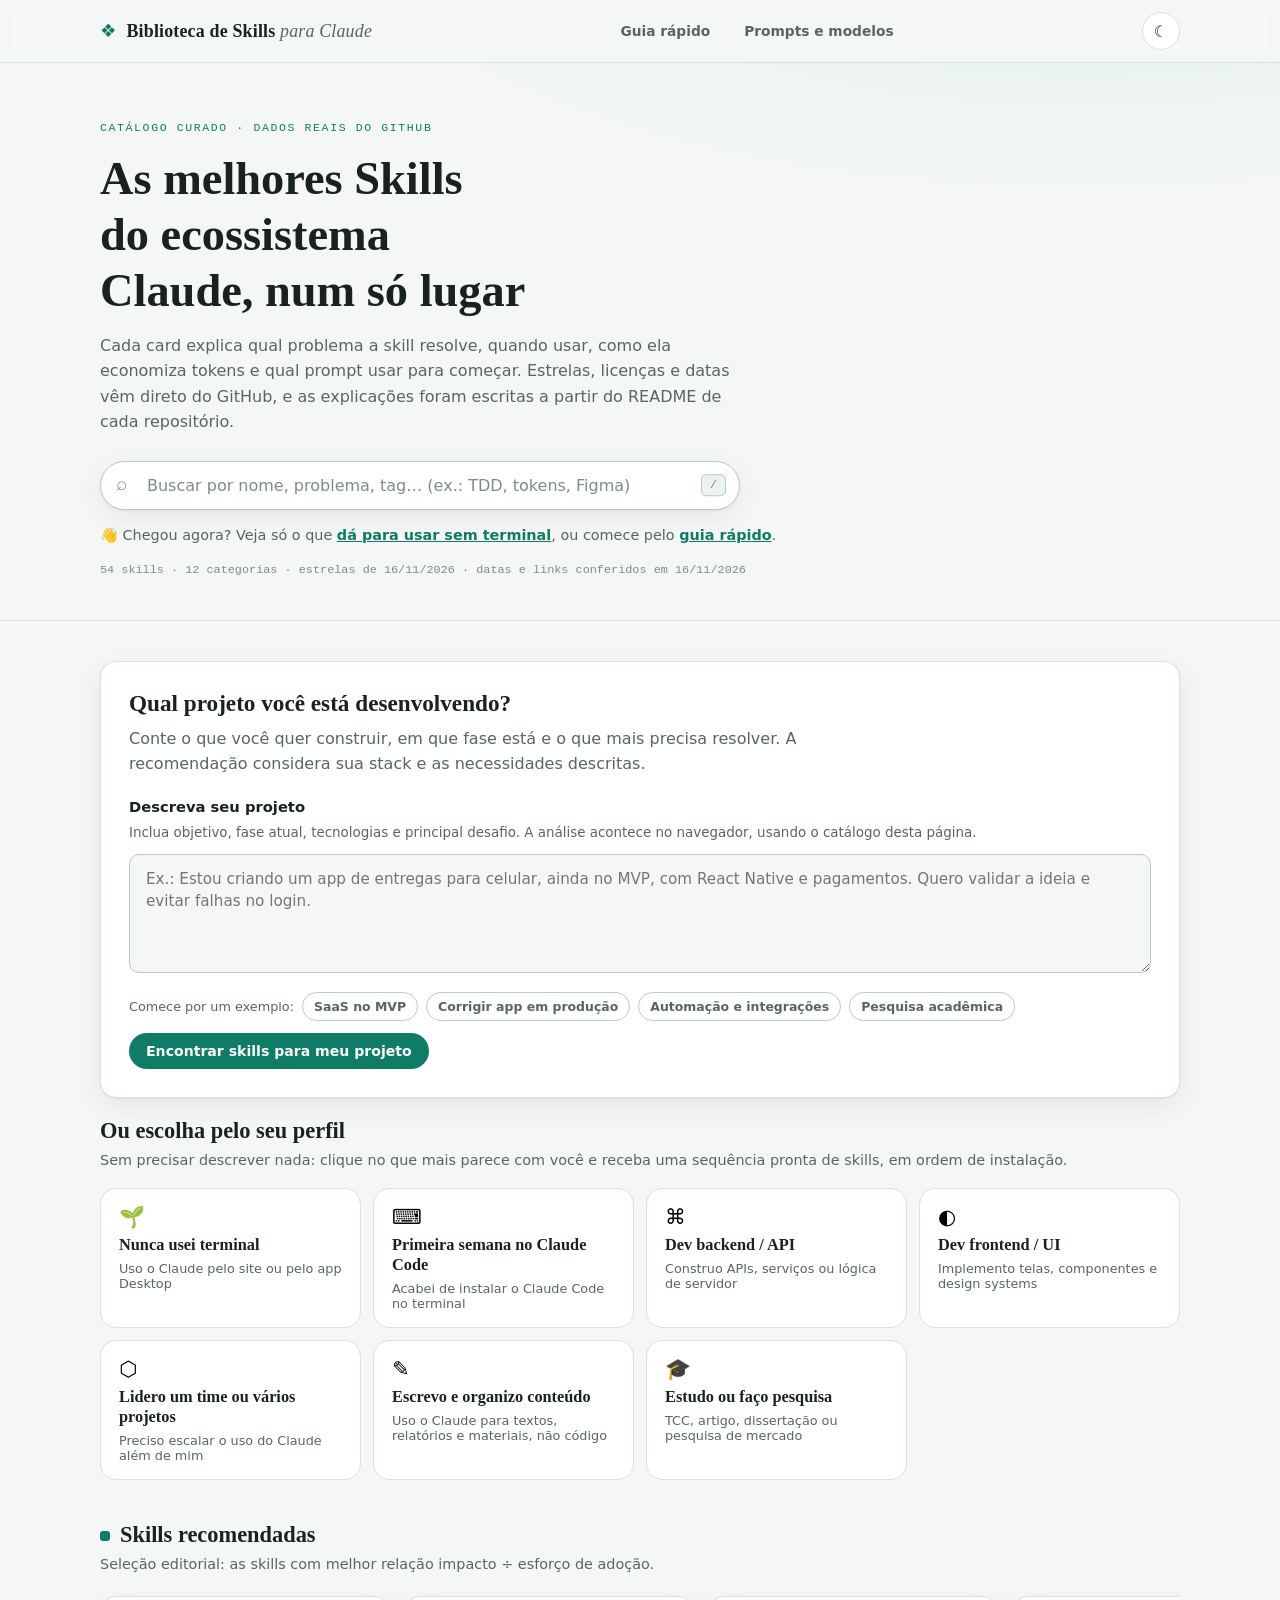
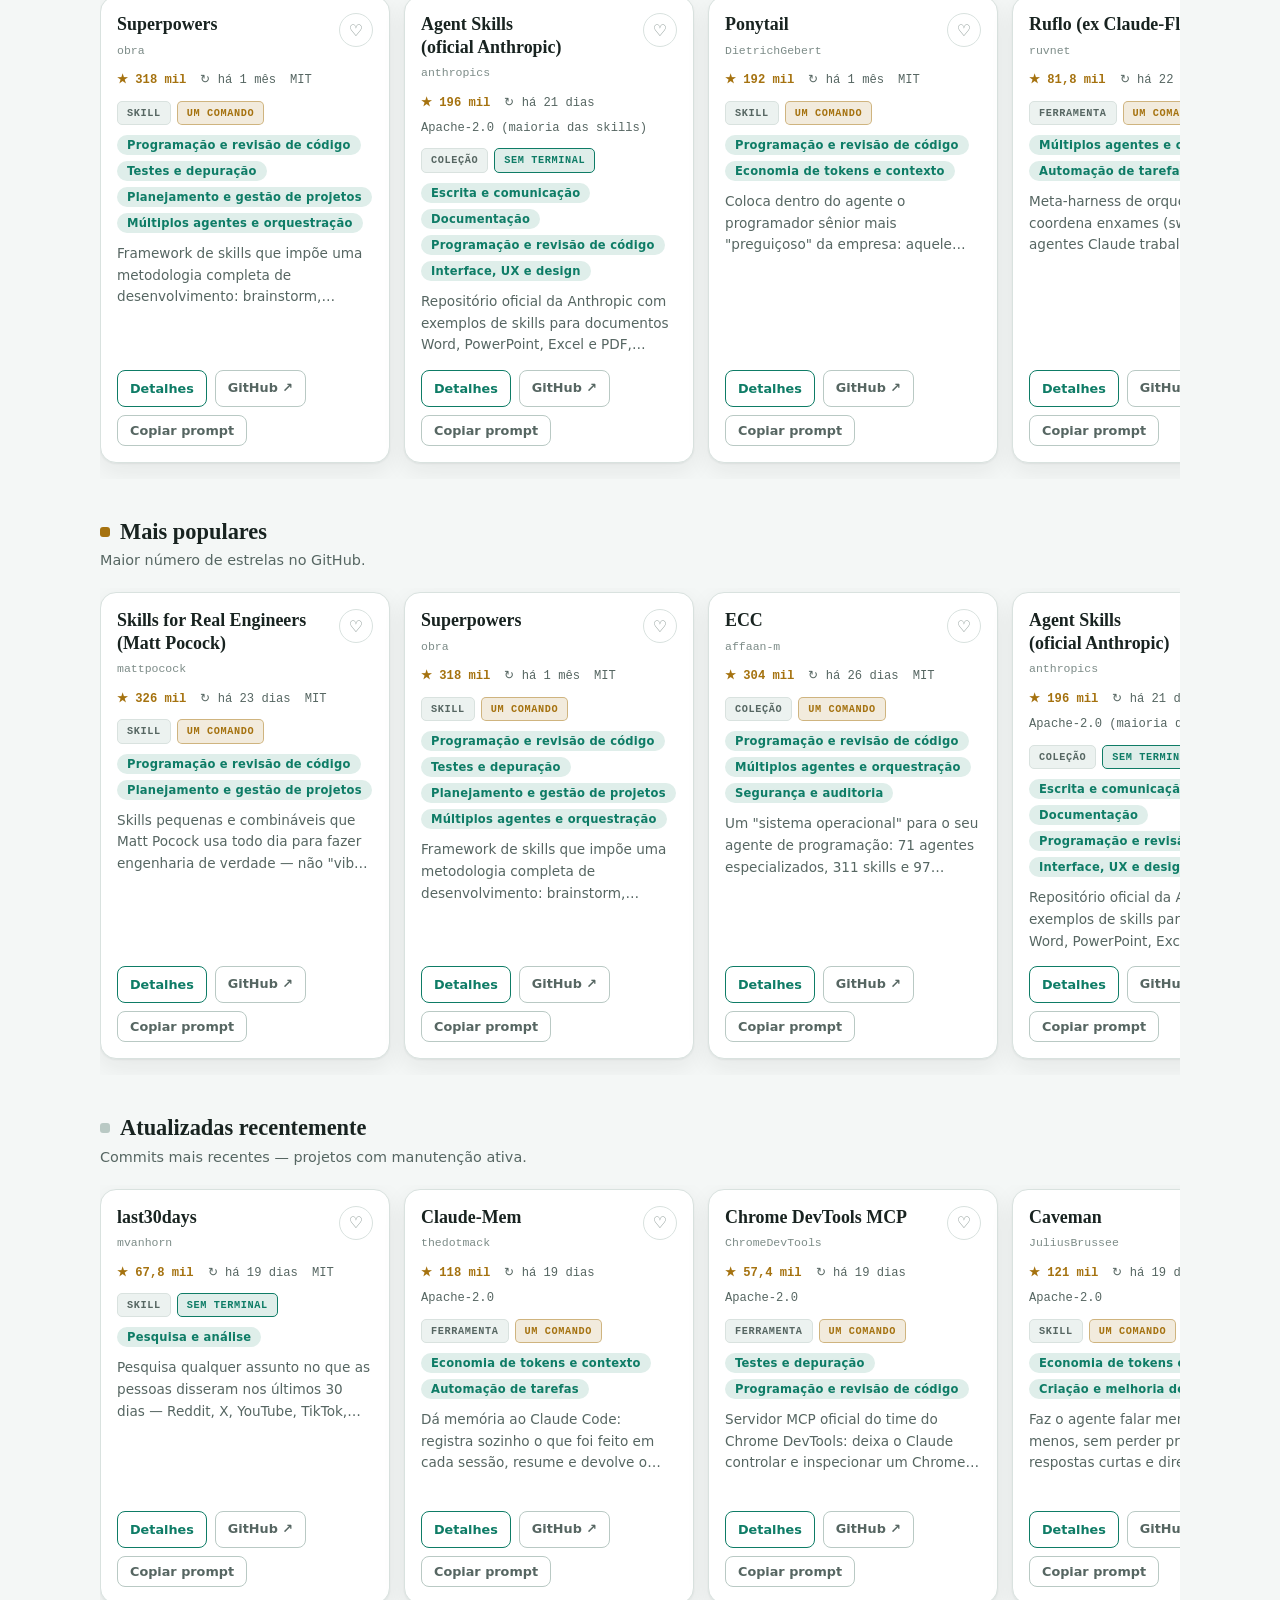
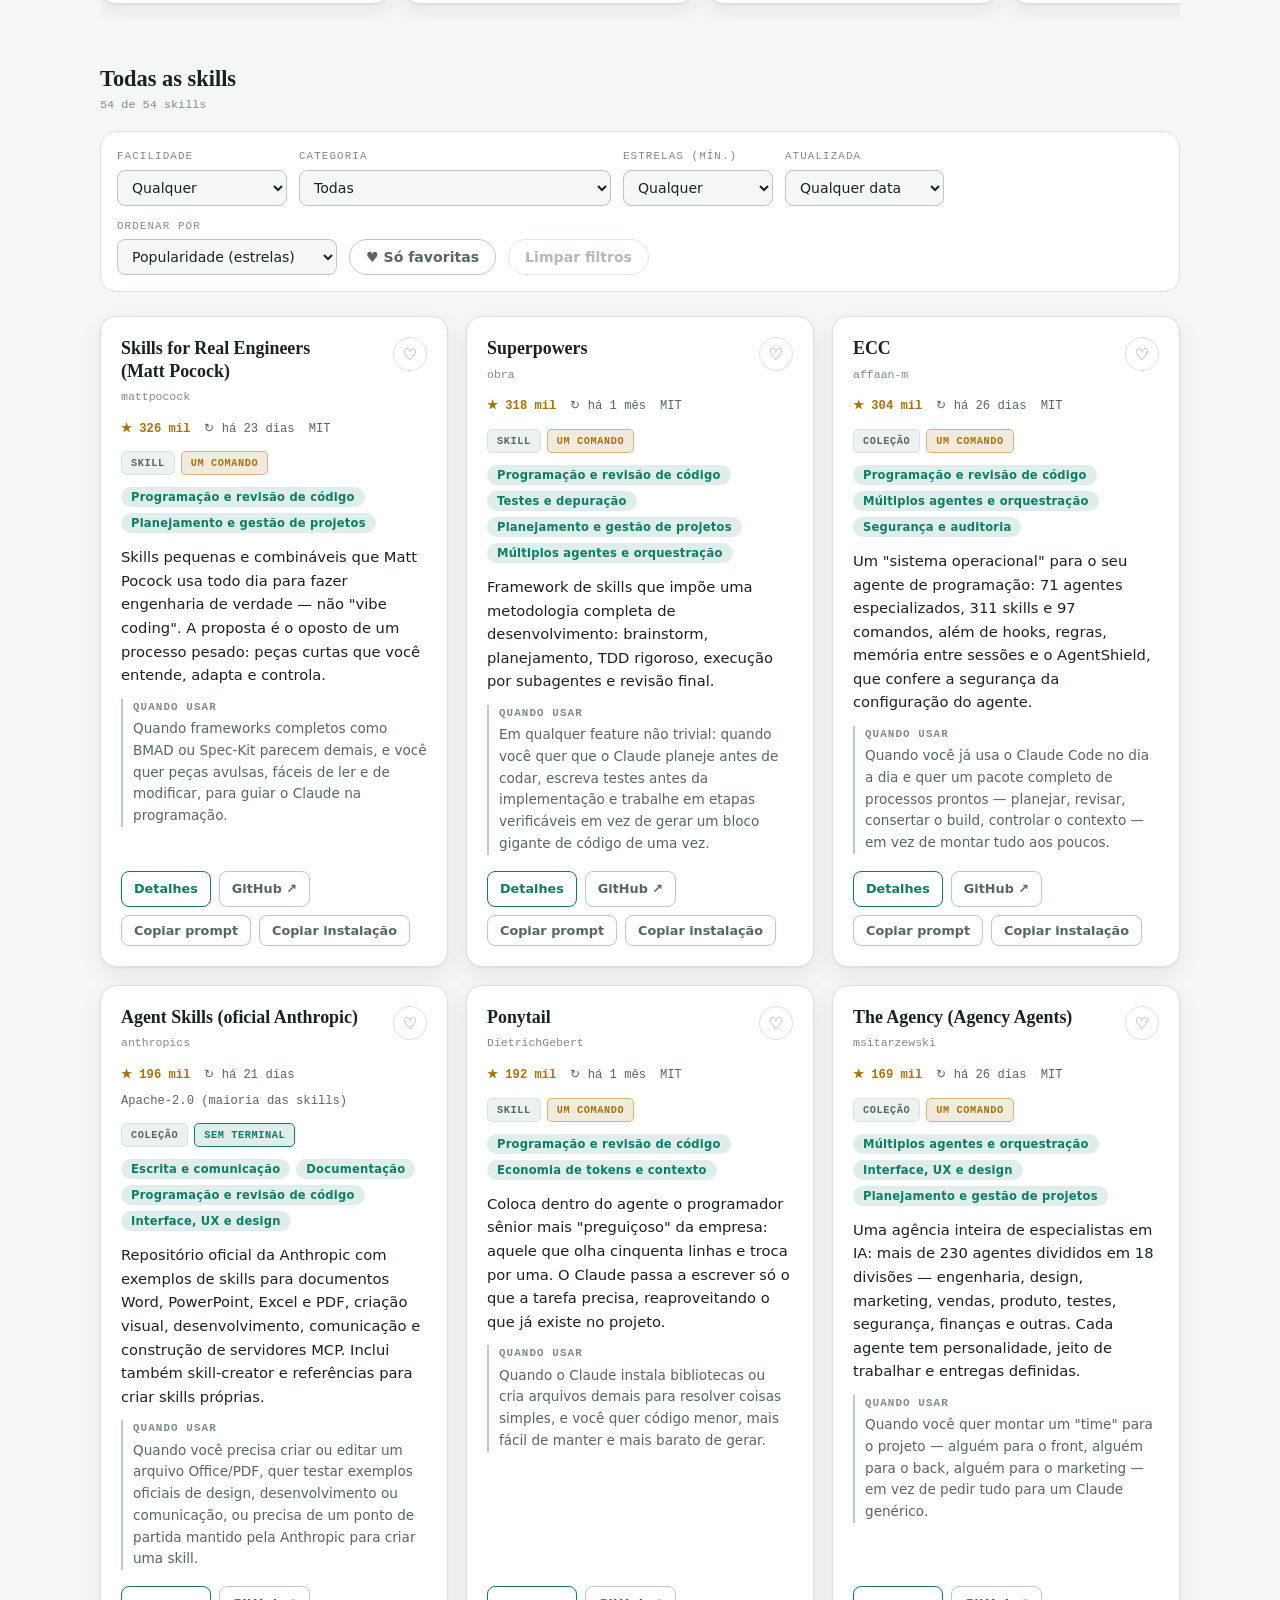
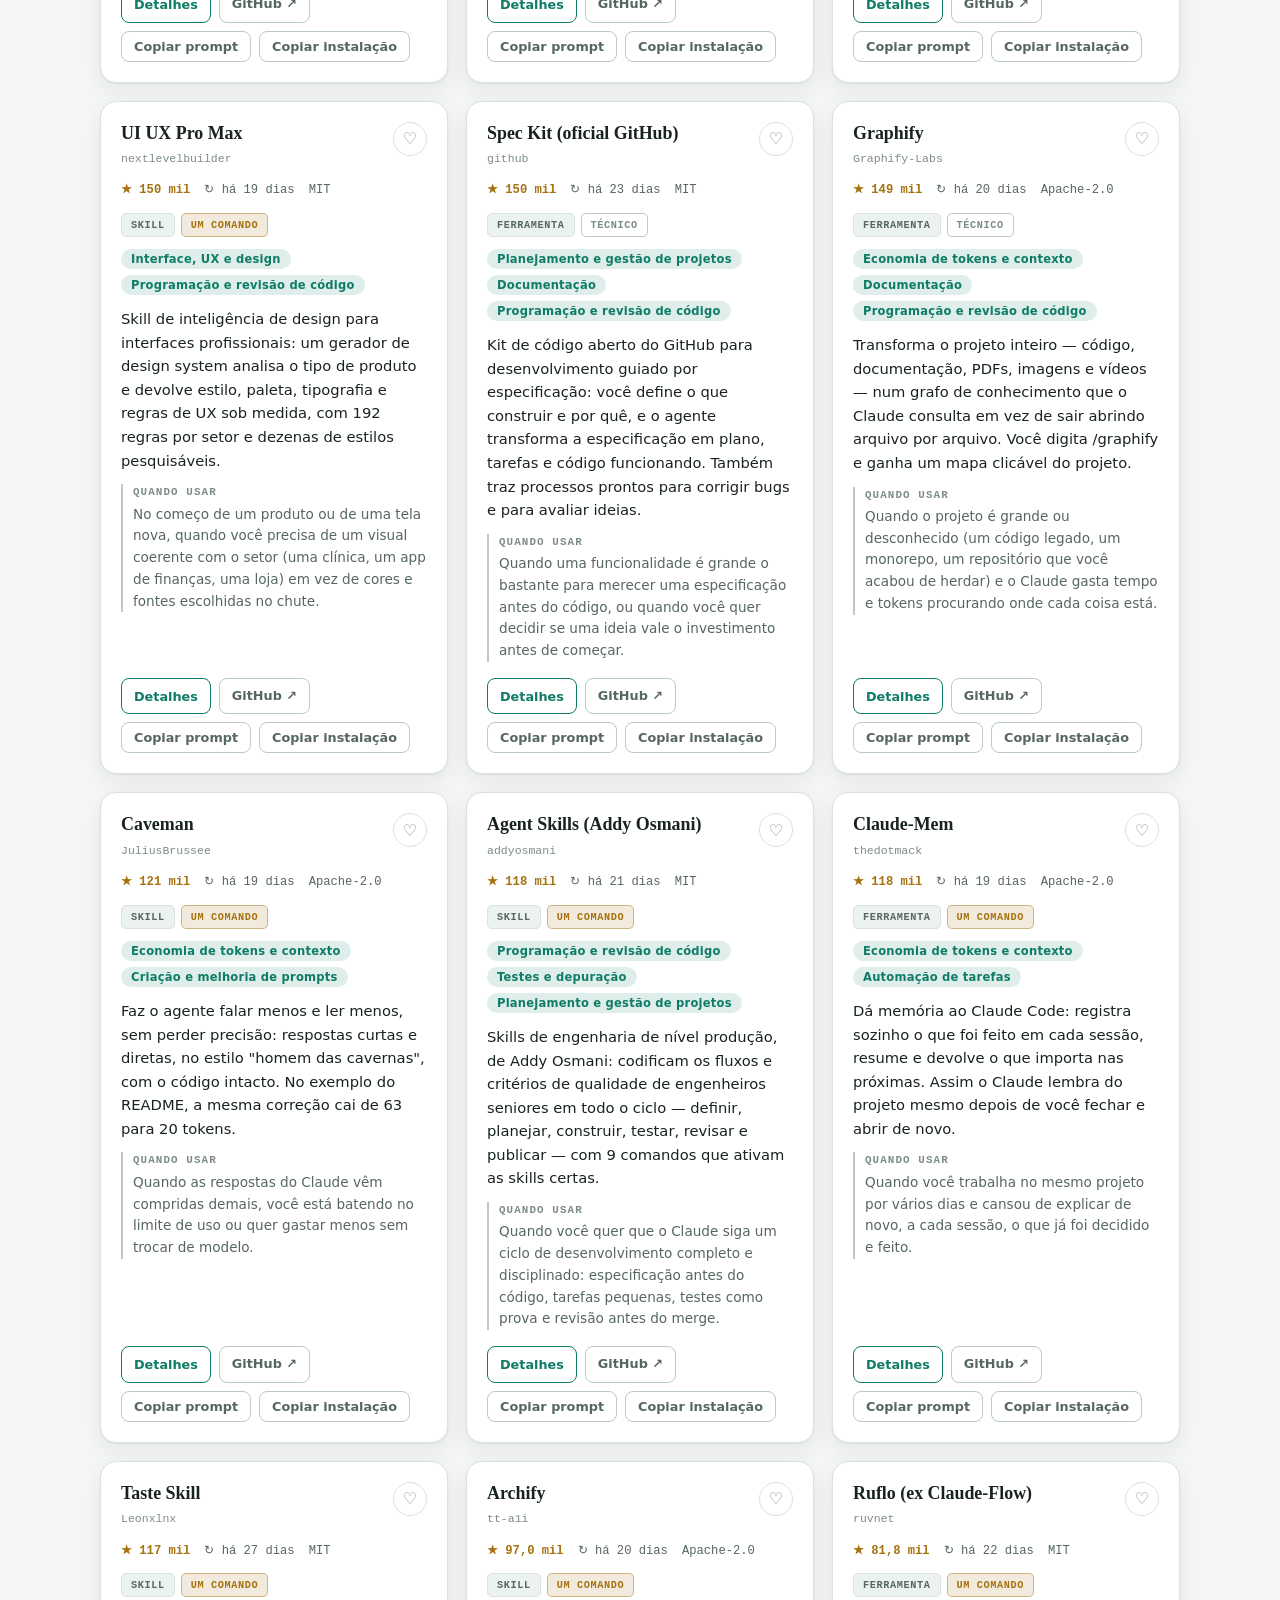
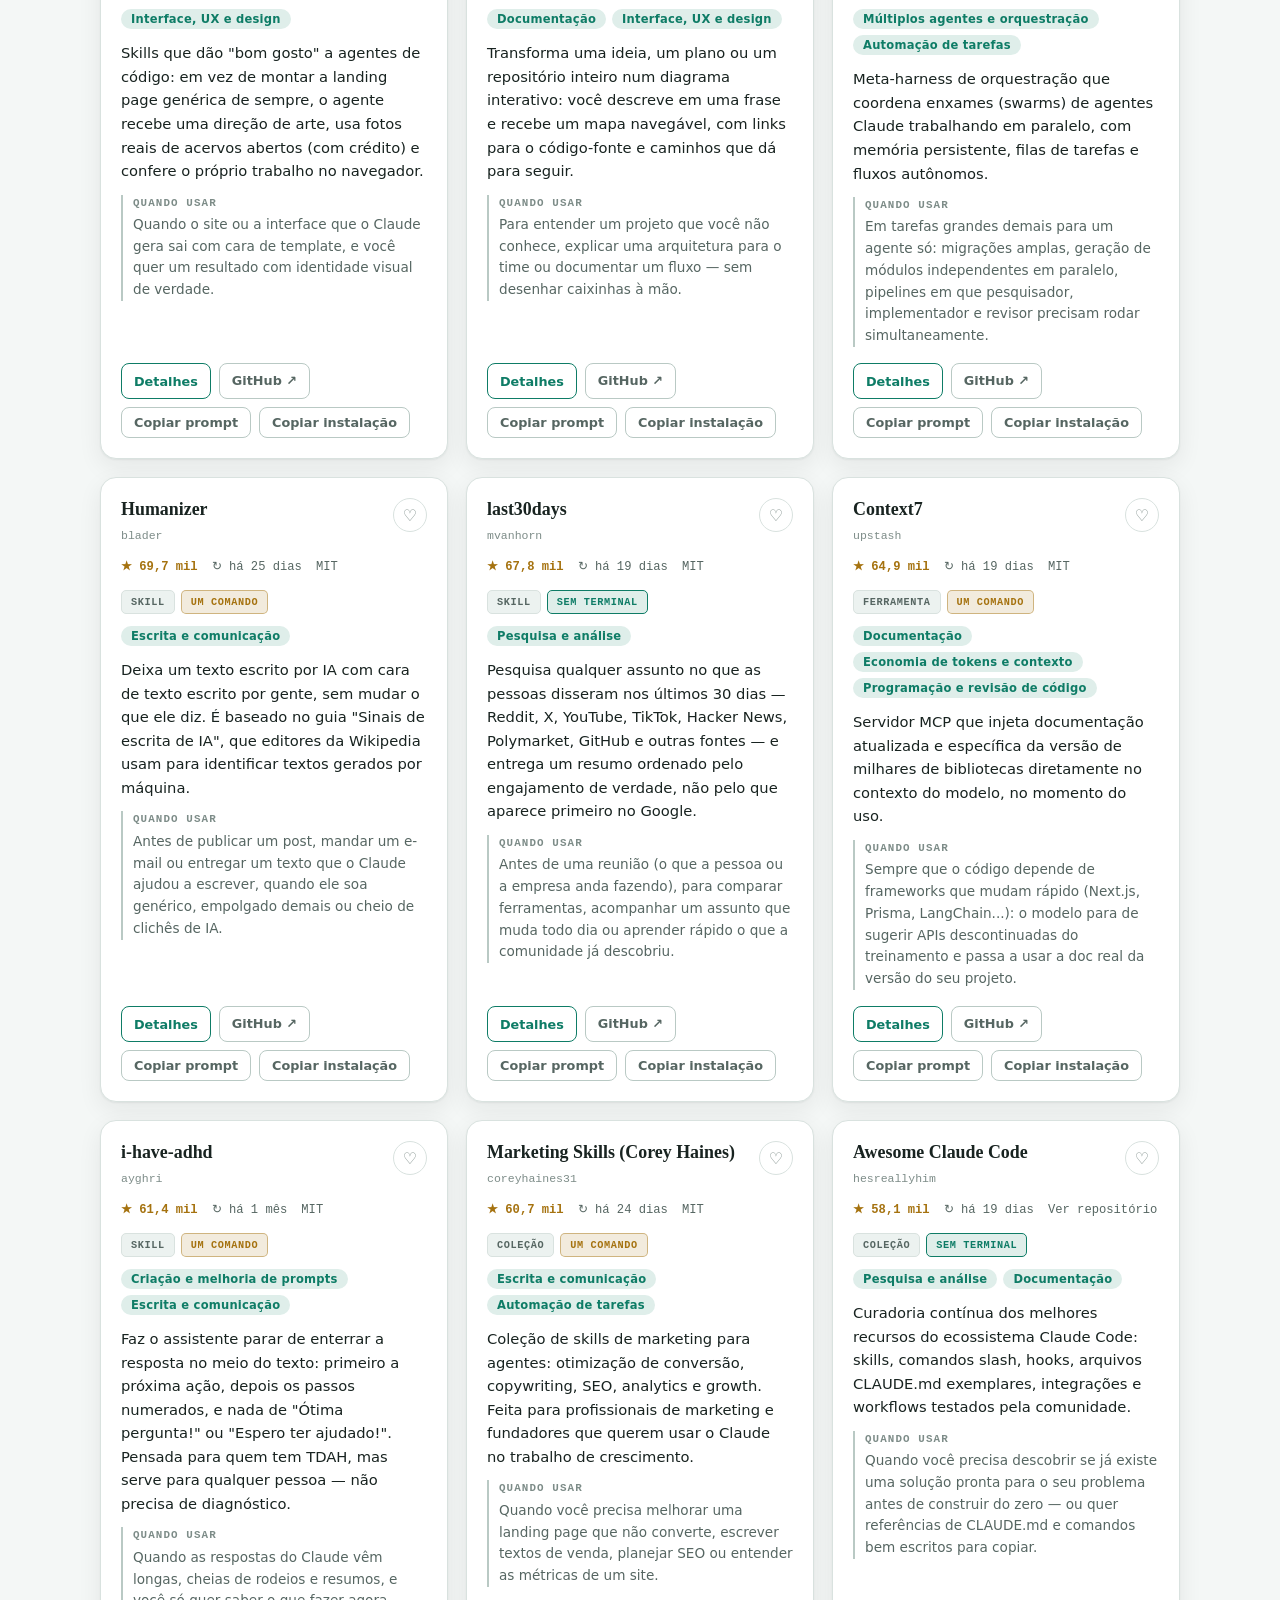
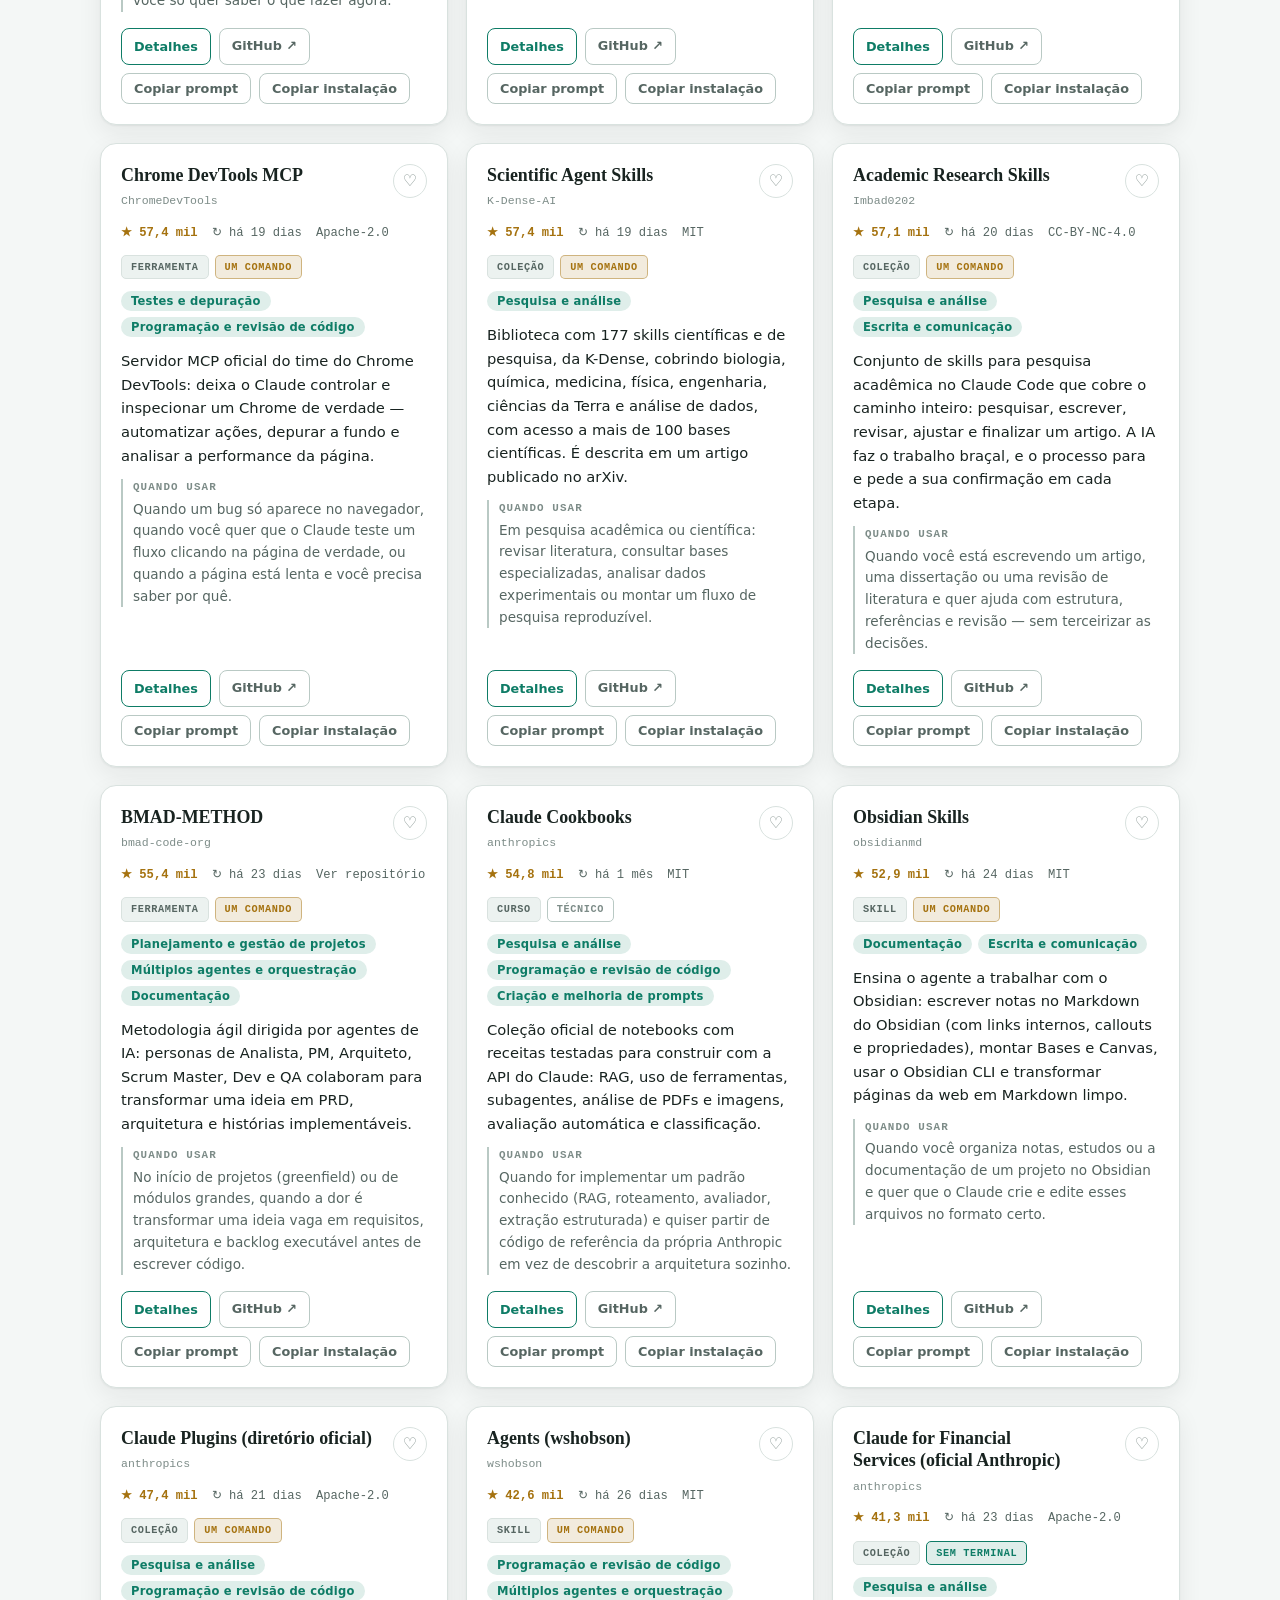
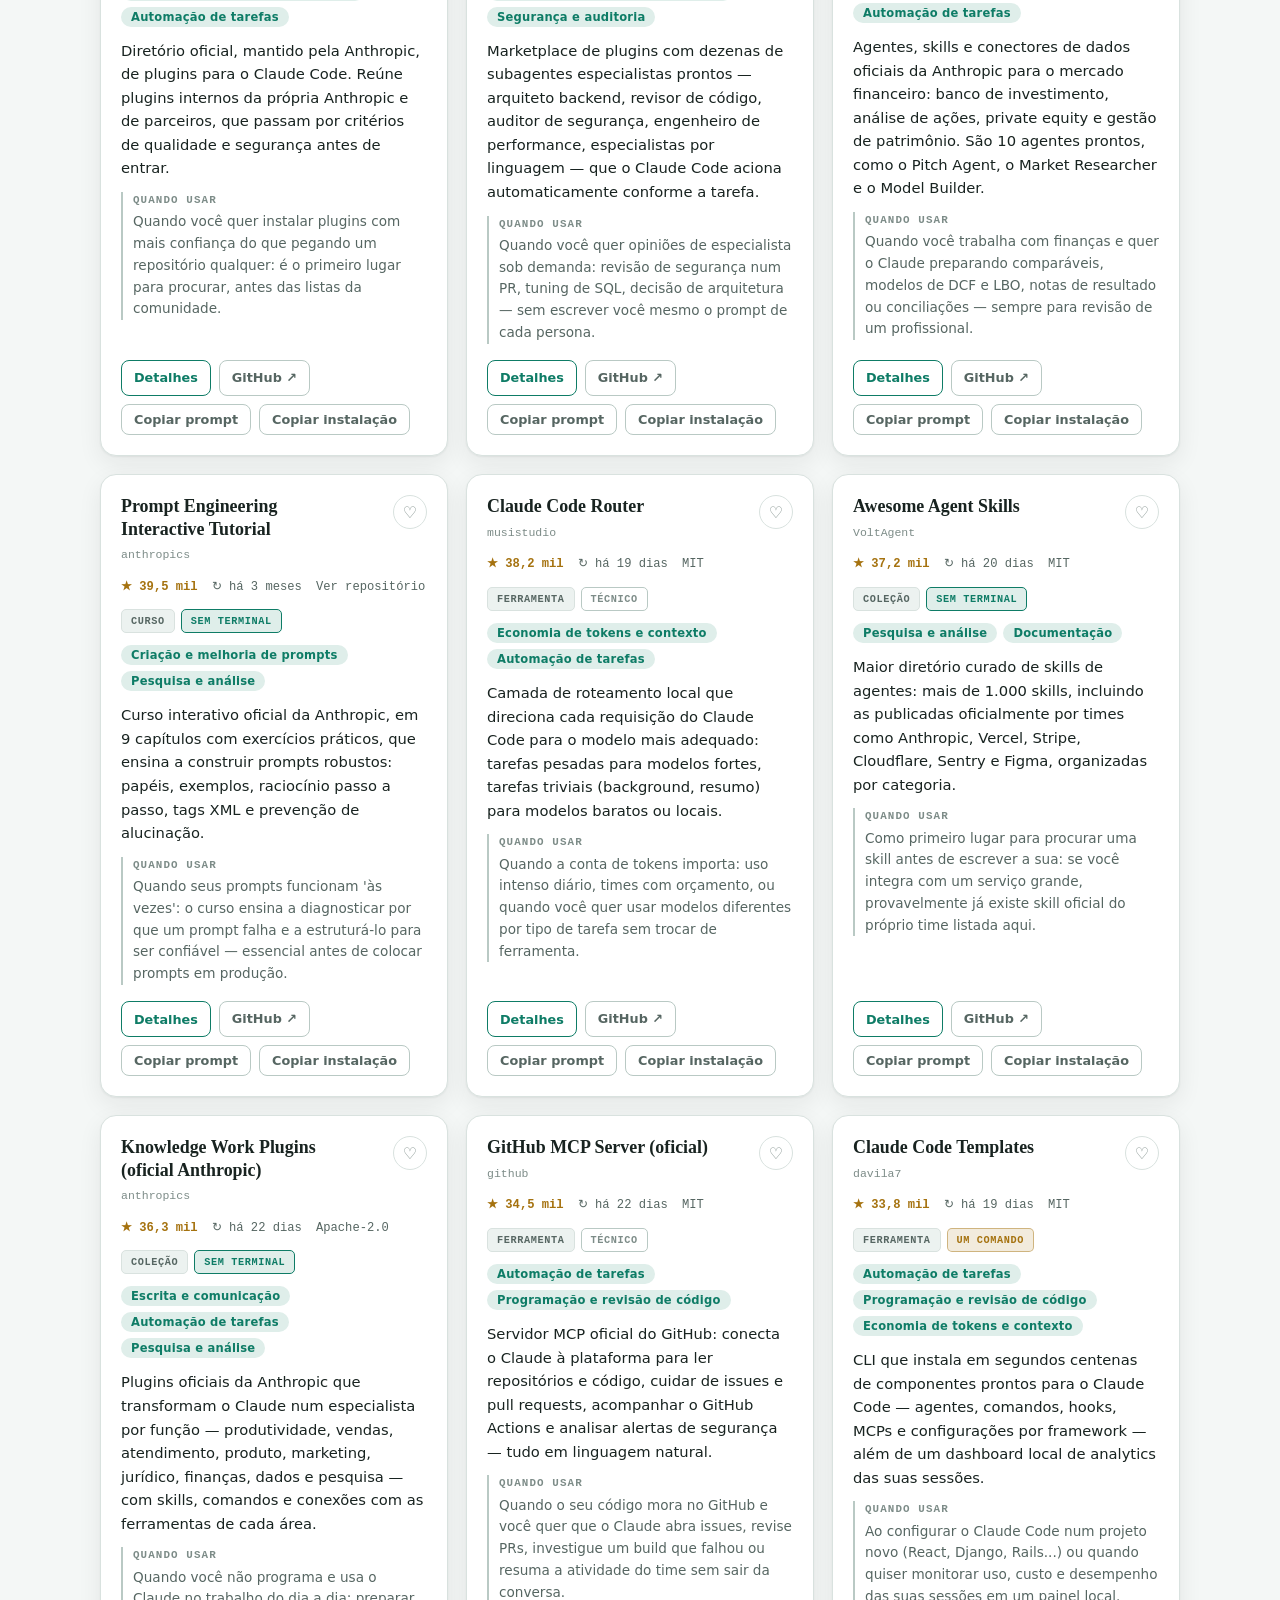
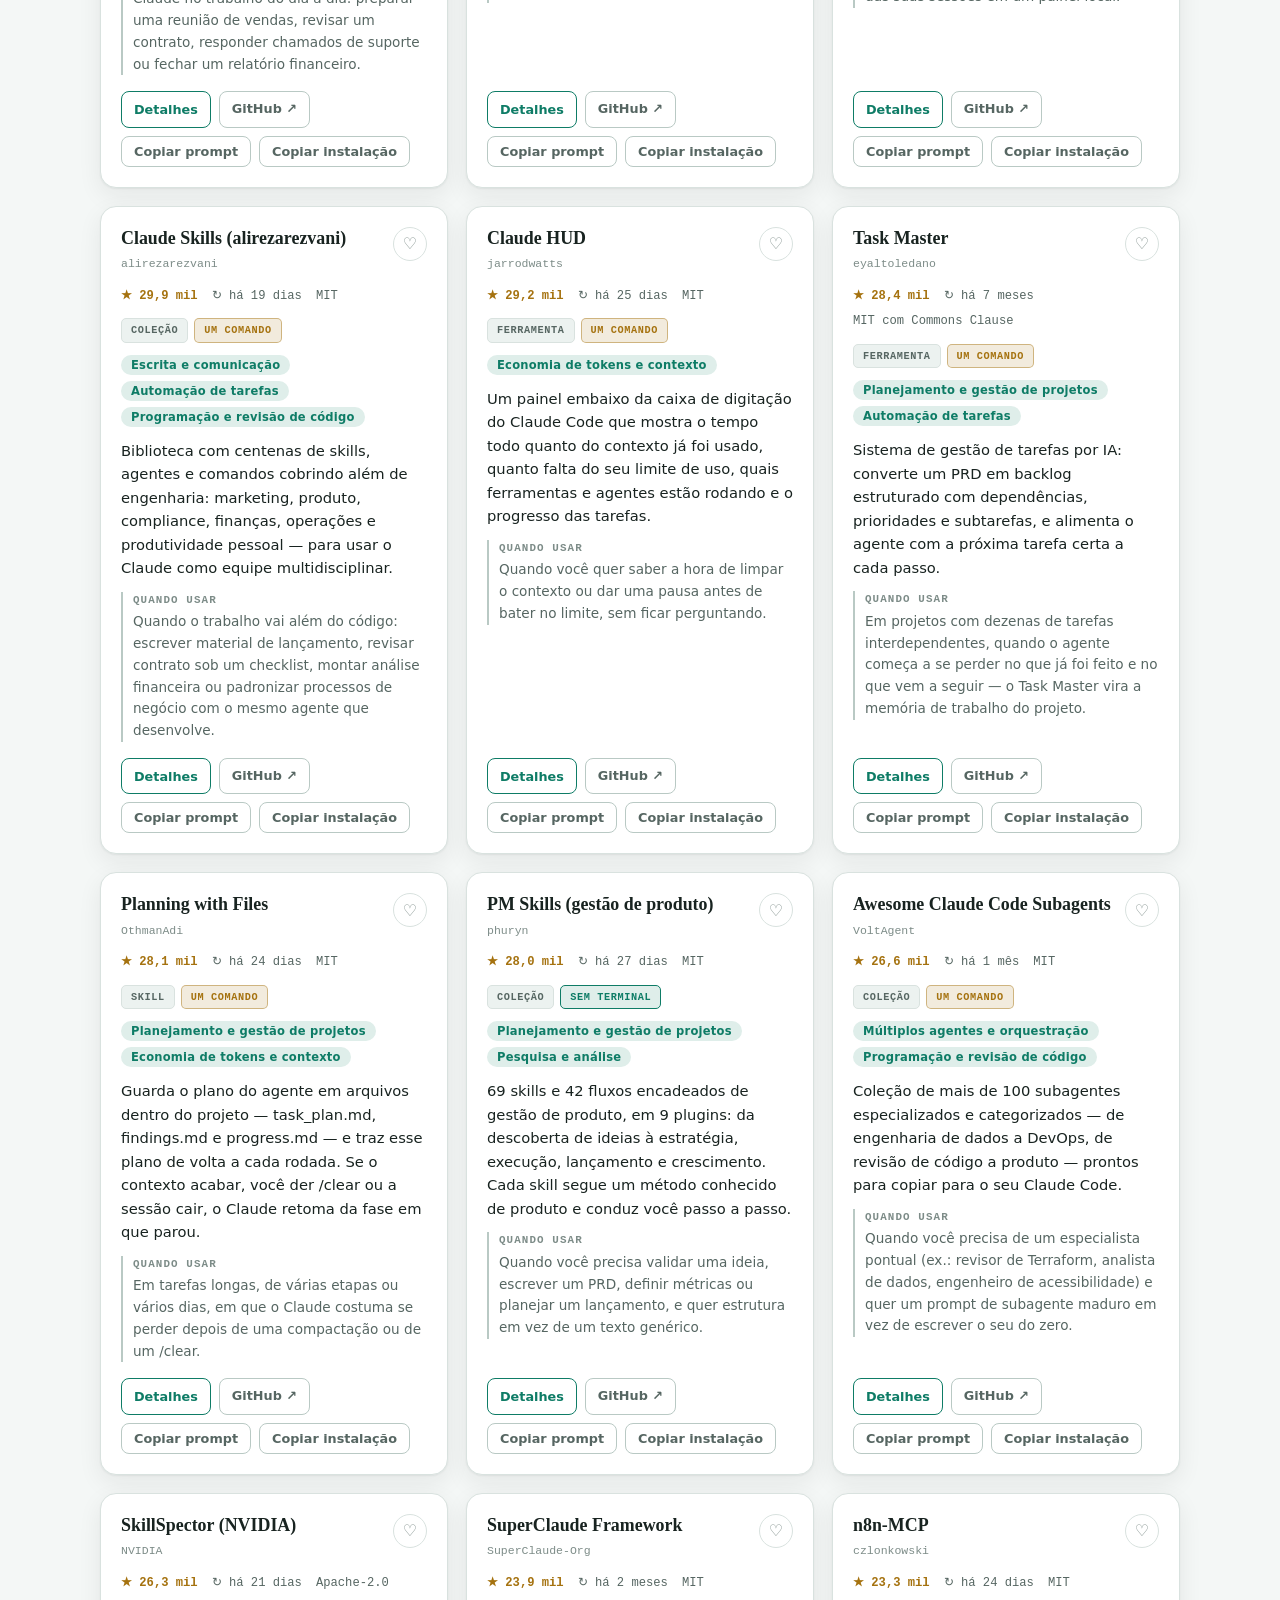
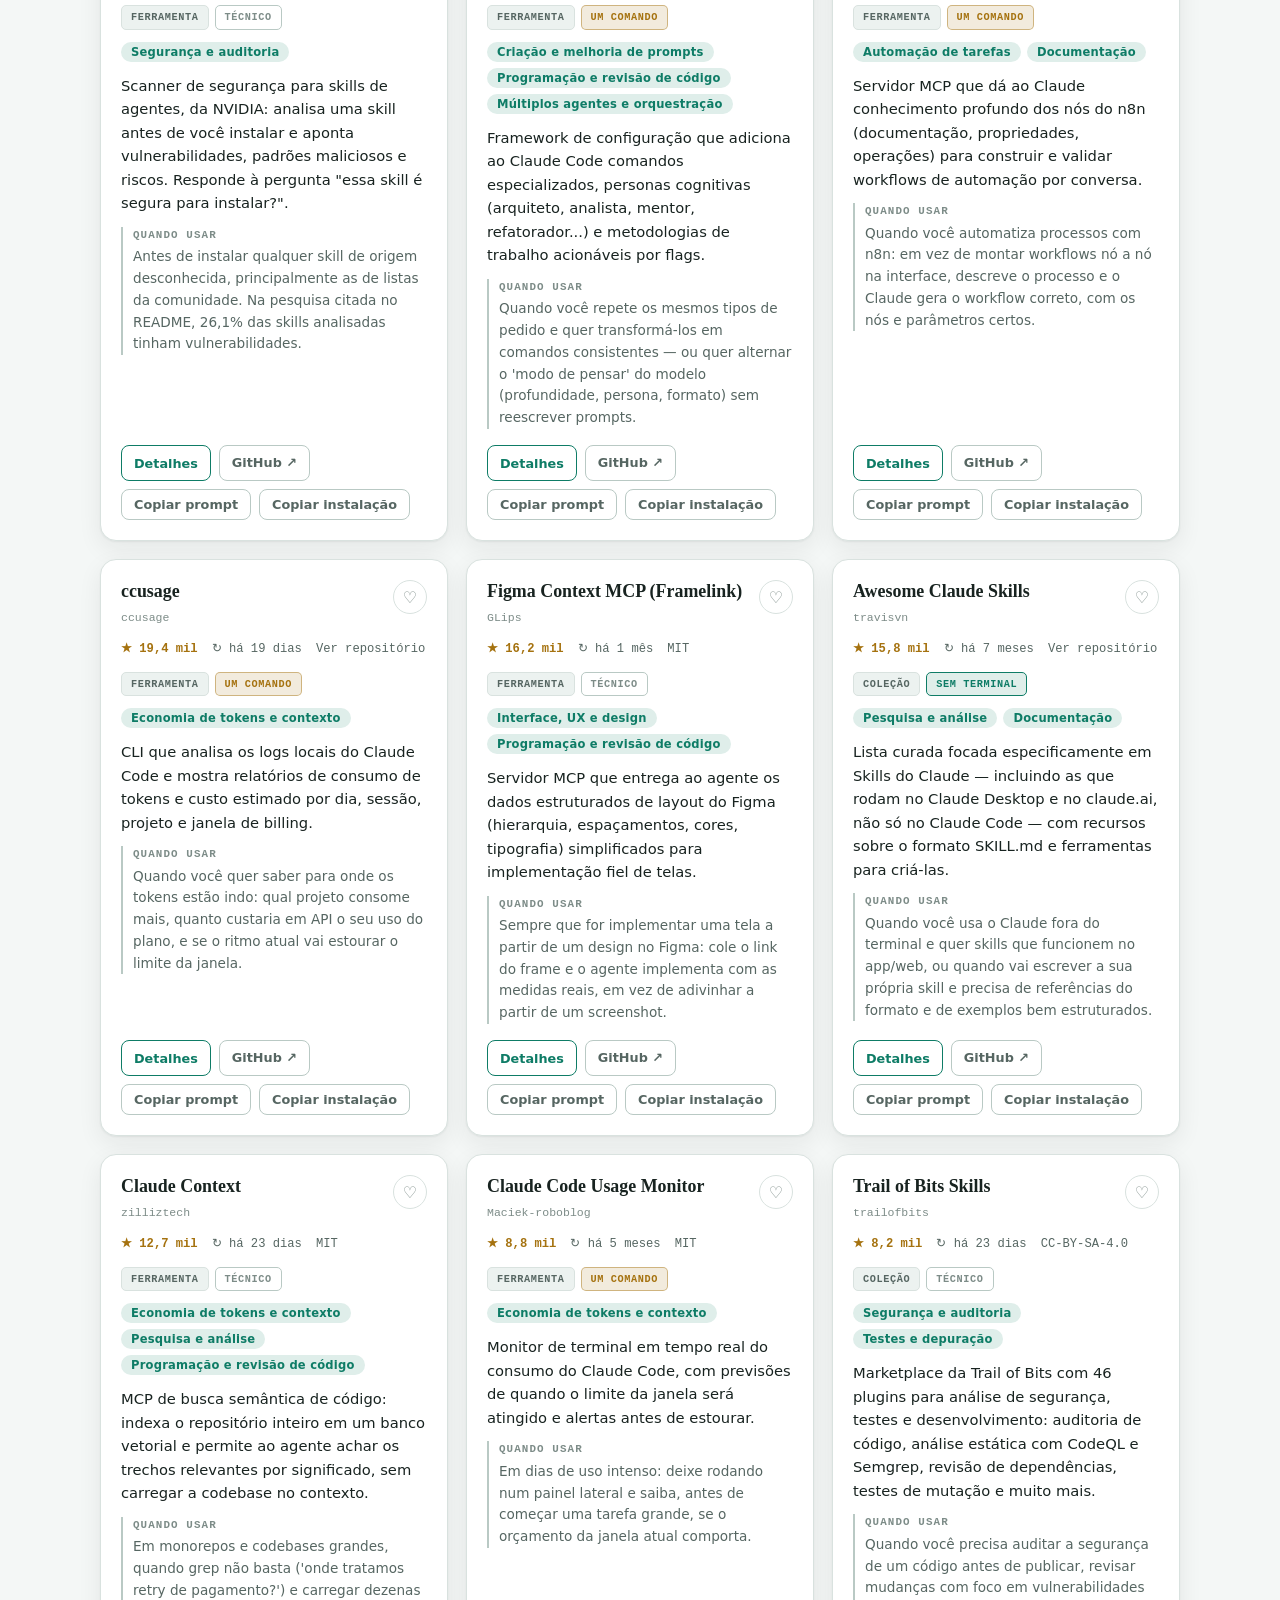
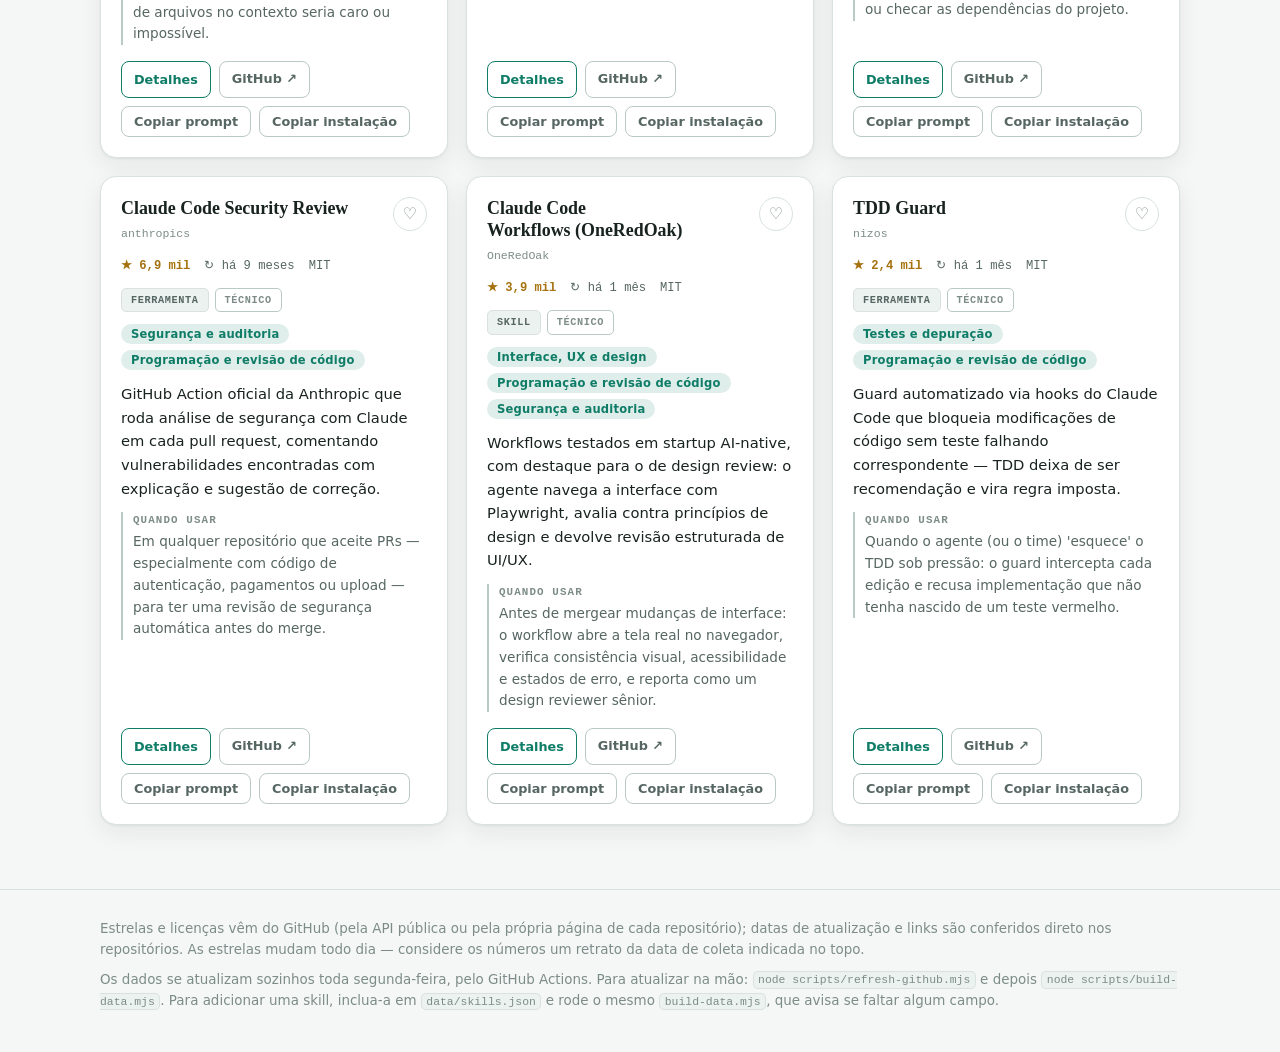
==== commit 47fb331e: "feat: personalize project skill recommendations" ====
--- a/index.html
+++ b/index.html
@@ -78,17 +78,25 @@
         <div class="painel">
           <div class="painel-cab">
             <h2>Qual projeto você está desenvolvendo?</h2>
-            <p>Descreva seu projeto e receba as skills mais adequadas para cada frente — arquitetura, revisão, segurança, testes, documentação, contexto e multiagentes — com o prompt ideal de cada uma.</p>
+            <p>Conte o que você quer construir, em que fase está e o que mais precisa resolver. A recomendação considera sua stack e as necessidades descritas.</p>
           </div>
           <div class="painel-form">
-            <textarea id="campo-projeto" rows="3"
-              placeholder="Ex.: Estou desenvolvendo um sistema SaaS com frontend, backend, banco de dados e integrações com APIs."></textarea>
+            <label class="campo-label" for="campo-projeto">Descreva seu projeto</label>
+            <p id="ajuda-projeto" class="campo-ajuda">Inclua objetivo, fase atual, tecnologias e principal desafio. A análise acontece no navegador, usando o catálogo desta página.</p>
+            <textarea id="campo-projeto" rows="4" aria-describedby="ajuda-projeto"
+              placeholder="Ex.: Estou criando um app de entregas para celular, ainda no MVP, com React Native e pagamentos. Quero validar a ideia e evitar falhas no login."></textarea>
+            <div class="exemplos-projeto" aria-label="Exemplos para começar">
+              <span class="exemplos-projeto-label">Comece por um exemplo:</span>
+              <button class="btn btn-chip" type="button" data-exemplo-projeto="Estou criando um SaaS para pequenas empresas, no MVP, com React, Node.js e PostgreSQL. Preciso definir a arquitetura, integrar pagamentos e preparar testes antes do lançamento.">SaaS no MVP</button>
+              <button class="btn btn-chip" type="button" data-exemplo-projeto="Tenho uma aplicação web em produção com React e Node.js. Alguns usuários relatam lentidão e erros no login; quero investigar a causa e reforçar a segurança.">Corrigir app em produção</button>
+              <button class="btn btn-chip" type="button" data-exemplo-projeto="Quero automatizar o recebimento de pedidos com n8n, integrar um formulário ao CRM e avisar a equipe pelo Slack quando houver uma nova venda.">Automação e integrações</button>
+              <button class="btn btn-chip" type="button" data-exemplo-projeto="Estou escrevendo meu TCC sobre inteligência artificial na educação. Preciso encontrar artigos recentes, organizar referências e estruturar a revisão de literatura.">Pesquisa acadêmica</button>
+            </div>
             <div class="painel-acoes">
-              <button id="btn-recomendar" class="btn btn-primario" type="button">Recomendar skills</button>
-              <button id="btn-exemplo" class="btn btn-fantasma" type="button">Usar exemplo</button>
+              <button id="btn-recomendar" class="btn btn-primario" type="button">Encontrar skills para meu projeto</button>
             </div>
           </div>
-          <div id="resultado-recomendacao" class="recomendacao-resultado" hidden></div>
+          <div id="resultado-recomendacao" class="recomendacao-resultado" aria-live="polite" hidden></div>
         </div>
       </div>
     </section>
--- a/css/styles.css
+++ b/css/styles.css
@@ -311,10 +311,24 @@
 
 .painel-form { margin-top: 18px; }
 
+.campo-label {
+  display: block;
+  margin-bottom: 5px;
+  font-size: 0.92rem;
+  font-weight: 650;
+}
+
+.campo-ajuda {
+  margin-bottom: 10px;
+  color: var(--tinta-2);
+  font-size: 0.84rem;
+  line-height: 1.5;
+}
+
 #campo-projeto {
   width: 100%;
   resize: vertical;
-  min-height: 74px;
+  min-height: 112px;
   padding: 13px 16px;
   font-family: inherit;
   font-size: 0.95rem;
@@ -323,6 +337,29 @@
   background: var(--fundo);
   border: 1px solid var(--borda-forte);
   border-radius: var(--raio);
+}
+
+#campo-projeto:focus-visible {
+  outline: 2px solid var(--acento);
+  outline-offset: 2px;
+}
+
+.exemplos-projeto {
+  display: flex;
+  flex-wrap: wrap;
+  align-items: center;
+  gap: 8px;
+  margin-top: 12px;
+}
+
+.exemplos-projeto-label {
+  color: var(--tinta-2);
+  font-size: 0.8rem;
+}
+
+.exemplos-projeto .btn {
+  padding: 6px 11px;
+  font-size: 0.78rem;
 }
 
 .painel-acoes {
@@ -851,6 +888,9 @@
 @media (max-width: 640px) {
   .hero { padding: 36px 0 30px; }
   .painel { padding: 20px; }
+  .exemplos-projeto { align-items: flex-start; }
+  .exemplos-projeto-label { flex-basis: 100%; }
+  #btn-recomendar { width: 100%; justify-content: center; }
   .modal-caixa { margin: 0; max-height: 100vh; border-radius: 0; padding: 22px; }
   .trilho { grid-auto-columns: 82vw; }
   .filtro select { min-width: 130px; }
@@ -884,6 +924,38 @@
 
 /* plano de adoção: a ordem aqui é informação, não decoração */
 .rec-intro p { margin: 0; }
+
+.rec-entendimento {
+  display: flex;
+  flex-wrap: wrap;
+  align-items: center;
+  gap: 7px;
+  margin: 12px 0 4px;
+}
+
+.rec-entendimento-label {
+  color: var(--tinta-2);
+  font-size: 0.82rem;
+  font-weight: 600;
+}
+
+.rec-sinal {
+  display: inline-flex;
+  padding: 4px 9px;
+  color: var(--tinta);
+  background: var(--superficie);
+  border: 1px solid var(--borda);
+  border-radius: 999px;
+  font-size: 0.76rem;
+}
+
+.rec-motivo em { color: var(--acento); font-style: normal; }
+
+.rec-encaixe {
+  flex: 1 1 100%;
+  color: var(--acento);
+  font-size: 0.78rem;
+}
 
 .rec-plano {
   counter-reset: passo;
